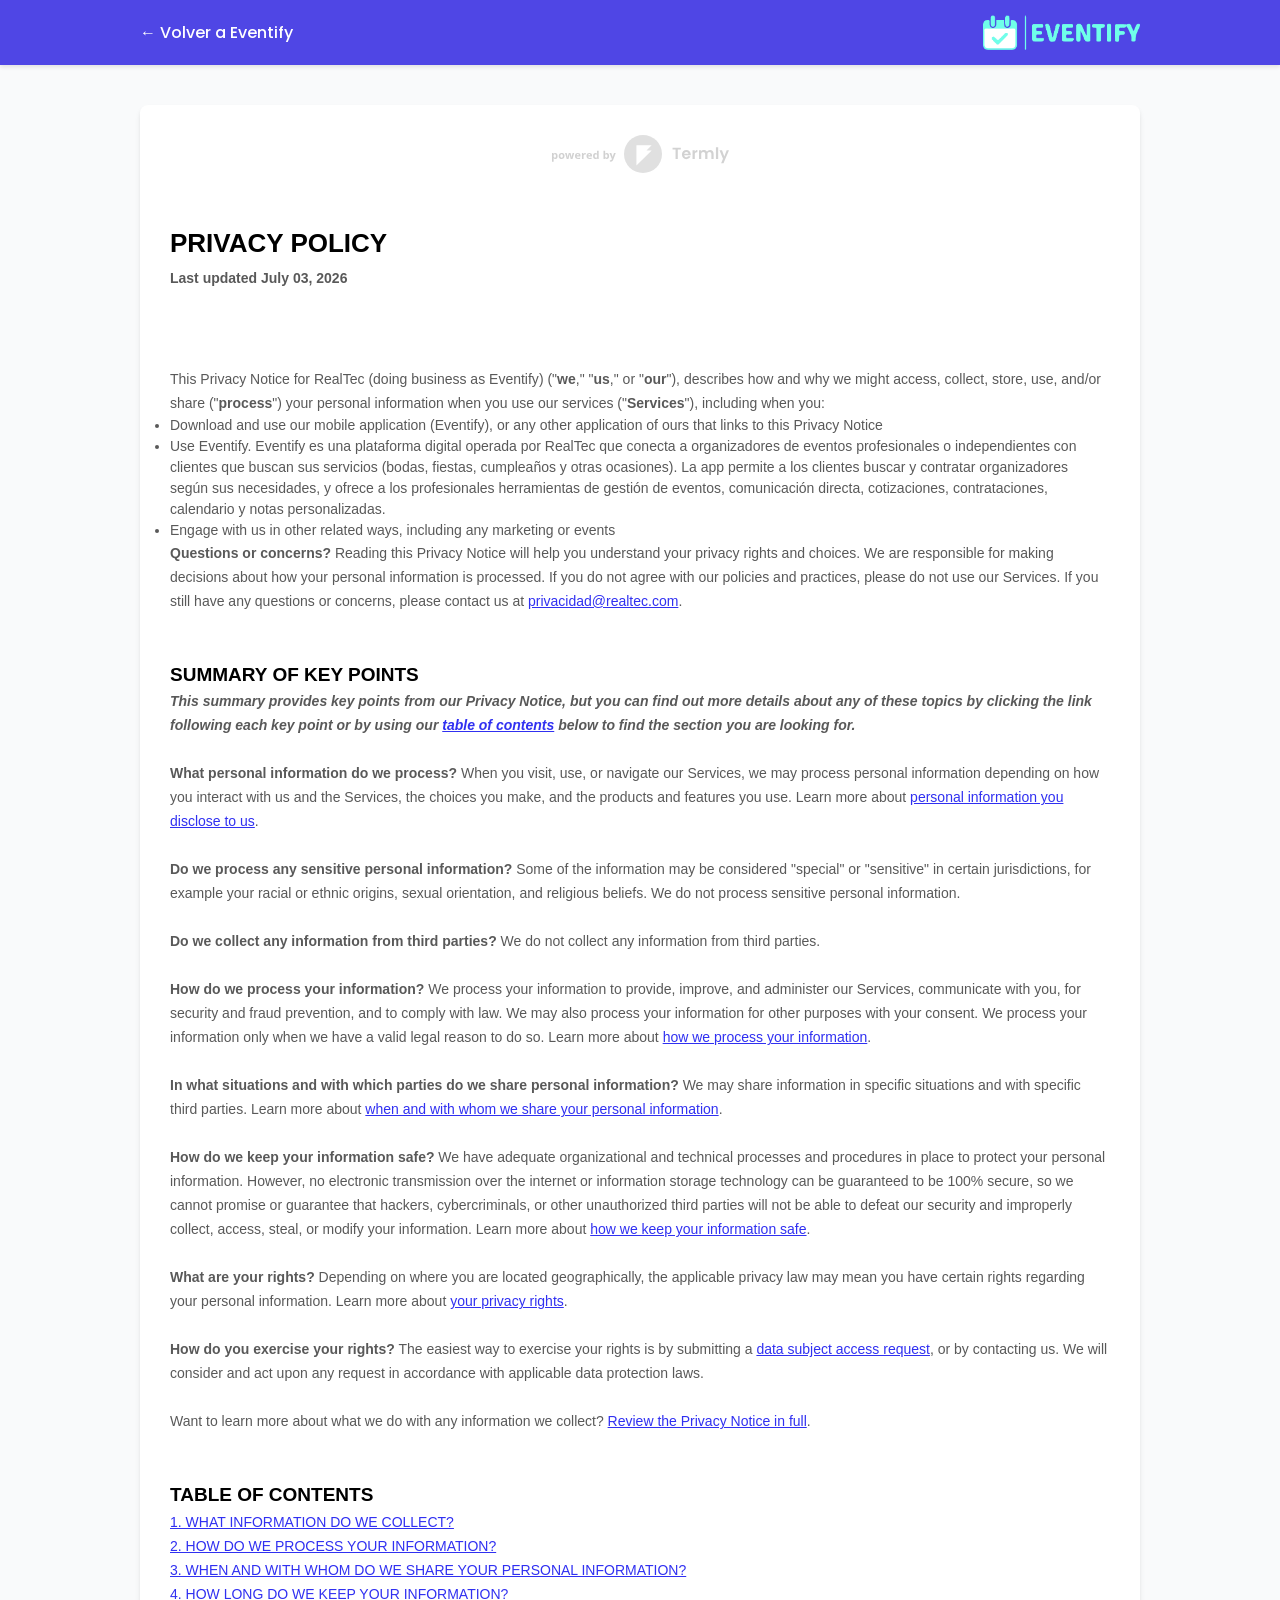
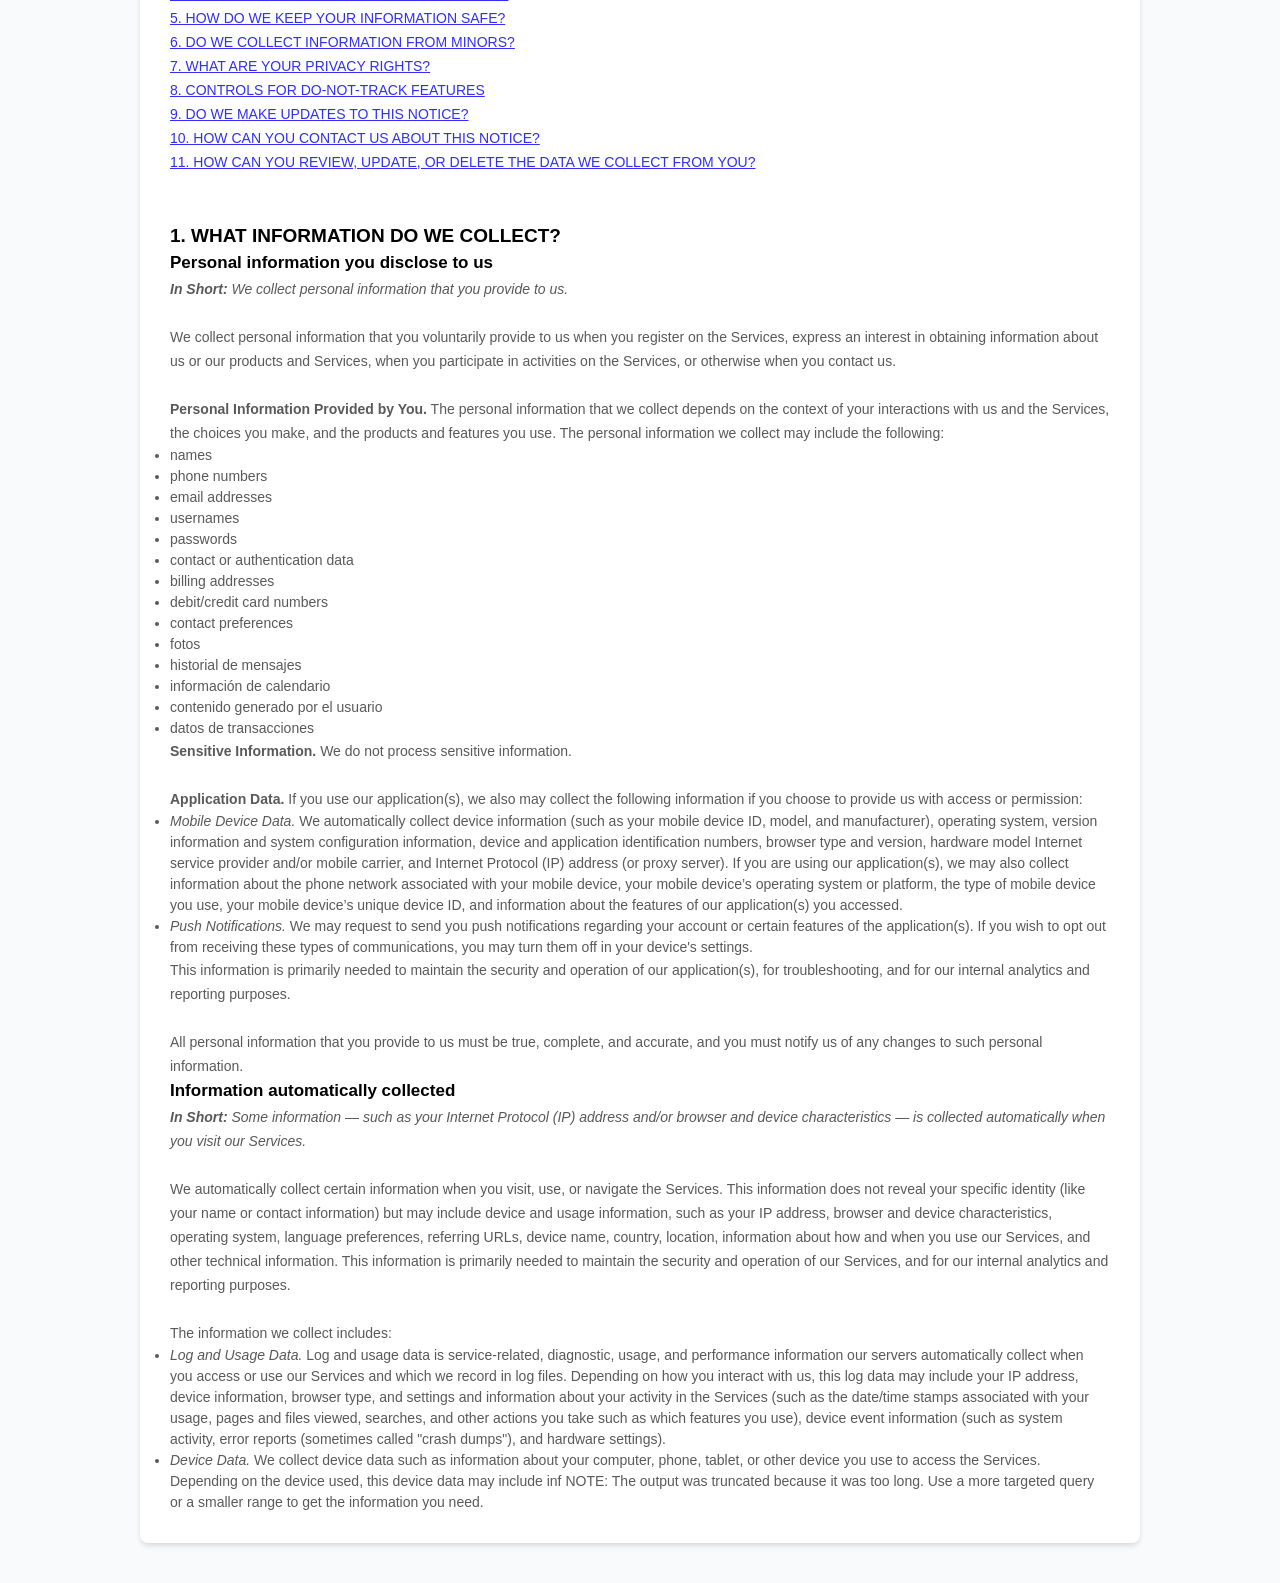
==== privacidad.html @ 83dad45c "feat: add privacy policy page and footer link" ====
<!DOCTYPE html>
<html lang="es">
<head>
    <meta charset="UTF-8">
    <meta name="viewport" content="width=device-width, initial-scale=1.0">
    <title>Política de Privacidad - Eventify</title>
    <link rel="icon" href="./assets/eventify-icon.png" type="image/png">
    <link rel="stylesheet" href="https://fonts.googleapis.com/css2?family=Poppins:wght@300;400;500;600;700&display=swap">
    <style>
        * {
            box-sizing: border-box;
            margin: 0;
            padding: 0;
        }
        body {
            font-family: 'Poppins', sans-serif;
            background-color: #f9fafb;
            color: #374151;
            line-height: 1.6;
        }
        header {
            background-color: #4F46E5;
            padding: 15px 20px;
            box-shadow: 0 2px 4px rgba(0, 0, 0, 0.1);
        }
        .header-content {
            max-width: 1000px;
            margin: 0 auto;
            display: flex;
            align-items: center;
            justify-content: space-between;
        }
        .back-link {
            color: white;
            text-decoration: none;
            font-weight: 500;
            display: flex;
            align-items: center;
            gap: 5px;
            transition: color 0.2s ease;
        }
        .back-link:hover {
            color: #6FFFE9;
        }
        .header-logo {
            height: 35px;
        }
        .privacy-wrapper {
            max-width: 1000px;
            margin: 40px auto;
            padding: 30px;
            background-color: white;
            border-radius: 8px;
            box-shadow: 0 4px 6px -1px rgba(0, 0, 0, 0.1), 0 2px 4px -1px rgba(0, 0, 0, 0.06);
            overflow-wrap: break-word;
            word-wrap: break-word;
        }
        @media (max-width: 768px) {
            .privacy-wrapper {
                margin: 20px 10px;
                padding: 15px;
            }
        }
    </style>
</head>
<body>

    <header>
        <div class="header-content">
            <a href="index.html" class="back-link">
                ← Volver a Eventify
            </a>
            <img src="./assets/eventify-logo.png" alt="Eventify Logo" class="header-logo">
        </div>
    </header>

    <div class="privacy-wrapper">
        <style>
  [data-custom-class='body'], [data-custom-class='body'] * {
          background: transparent !important;
        }
[data-custom-class='title'], [data-custom-class='title'] * {
          font-family: Arial !important;
font-size: 26px !important;
color: #000000 !important;
        }
[data-custom-class='subtitle'], [data-custom-class='subtitle'] * {
          font-family: Arial !important;
color: #595959 !important;
font-size: 14px !important;
        }
[data-custom-class='heading_1'], [data-custom-class='heading_1'] * {
          font-family: Arial !important;
font-size: 19px !important;
color: #000000 !important;
        }
[data-custom-class='heading_2'], [data-custom-class='heading_2'] * {
          font-family: Arial !important;
font-size: 17px !important;
color: #000000 !important;
        }
[data-custom-class='body_text'], [data-custom-class='body_text'] * {
          color: #595959 !important;
font-size: 14px !important;
font-family: Arial !important;
        }
[data-custom-class='link'], [data-custom-class='link'] * {
          color: #3030F1 !important;
font-size: 14px !important;
font-family: Arial !important;
word-break: break-word !important;
        }
</style>
      <span style="display: block;margin: 0 auto 3.125rem;width: 11.125rem;height: 2.375rem;background: url([data-uri]) center no-repeat;"></span>

      <div data-custom-class="body">
      <div><strong><span style="font-size: 26px;"><span data-custom-class="title"><bdt class="block-component"></bdt><bdt class="question"><h1>PRIVACY POLICY</h1></bdt><bdt class="statement-end-if-in-editor"></bdt></span></span></strong></div><div><span style="color: rgb(127, 127, 127);"><strong><span style="font-size: 15px;"><span data-custom-class="subtitle">Last updated <bdt class="question">July 03, 2026</bdt></span></span></strong></span></div><div><br></div><div><br></div><div><br></div><div style="line-height: 1.5;"><span style="color: rgb(127, 127, 127);"><span style="color: rgb(89, 89, 89); font-size: 15px;"><span data-custom-class="body_text">This Privacy Notice for <bdt class="question noTranslate">RealTec</bdt><bdt class="block-component"> (doing business as <bdt class="question noTranslate">Eventify</bdt>)<bdt class="statement-end-if-in-editor"></bdt></bdt> (<bdt class="block-component"></bdt>"<strong>we</strong>," "<strong>us</strong>," or "<strong>our</strong>"<bdt class="statement-end-if-in-editor"></bdt></span><span data-custom-class="body_text">), describes how and why we might access, collect, store, use, and/or share (<bdt class="block-component"></bdt>"<strong>process</strong>"<bdt class="statement-end-if-in-editor"></bdt>) your personal information when you use our services (<bdt class="block-component"></bdt>"<strong>Services</strong>"<bdt class="statement-end-if-in-editor"></bdt>), including when you:</span></span></span><span style="font-size: 15px;"><span style="color: rgb(127, 127, 127);"><span data-custom-class="body_text"><span style="color: rgb(89, 89, 89);"><span data-custom-class="body_text"><bdt class="block-component"></bdt></span></span></span></span></span></span></span></span></li></ul><div><bdt class="block-component"><span style="font-size: 15px;"><span style="font-size: 15px;"><span style="color: rgb(127, 127, 127);"><span data-custom-class="body_text"><span style="color: rgb(89, 89, 89);"><span data-custom-class="body_text"><bdt class="block-component"></bdt></span></span></span></span></span></span></bdt></div><ul><li data-custom-class="body_text" style="line-height: 1.5;"><span style="font-size: 15px; color: rgb(89, 89, 89);"><span style="font-size: 15px; color: rgb(89, 89, 89);"><span data-custom-class="body_text">Download and use<bdt class="block-component"></bdt> our mobile application<bdt class="block-component"></bdt> (<bdt class="question noTranslate">Eventify)<span style="font-size: 15px; color: rgb(89, 89, 89);"><span style="font-size: 15px; color: rgb(89, 89, 89);"><span data-custom-class="body_text"><span style="font-size: 15px;"><span style="color: rgb(89, 89, 89);"><span data-custom-class="body_text"><span style="font-size: 15px;"><span style="color: rgb(89, 89, 89);"><bdt class="statement-end-if-in-editor">,</bdt></span></span></span></span></span></span></span></span></bdt></span><span data-custom-class="body_text"><span style="font-size: 15px;"><span style="color: rgb(89, 89, 89);"><span data-custom-class="body_text"><span style="font-size: 15px;"><span style="color: rgb(89, 89, 89);"><bdt class="statement-end-if-in-editor"><bdt class="block-component"> or any other application of ours that links to this Privacy Notice</bdt></bdt></span></span></span></span></span></span></span></span></li></ul><div style="line-height: 1.5;"><bdt class="block-component"><span style="font-size: 15px;"></span></bdt></div><ul><li data-custom-class="body_text" style="line-height: 1.5;"><span style="font-size: 15px;">Use <bdt class="question noTranslate">Eventify</bdt>. <bdt class="question">Eventify es una plataforma digital operada por RealTec que conecta a organizadores de eventos profesionales o independientes con clientes que buscan sus servicios (bodas, fiestas, cumpleaños y otras ocasiones). La app permite a los clientes buscar y contratar organizadores según sus necesidades, y ofrece a los profesionales herramientas de gestión de eventos, comunicación directa, cotizaciones, contrataciones, calendario y notas personalizadas.</bdt></span><bdt class="statement-end-if-in-editor"><span style="font-size: 15px;"></span></bdt></li></ul><div style="line-height: 1.5;"><span style="font-size: 15px;"><span style="color: rgb(127, 127, 127);"><span data-custom-class="body_text"><span style="color: rgb(89, 89, 89);"><span data-custom-class="body_text"><bdt class="block-component"></bdt></span></span></span></span></span></div><ul><li data-custom-class="body_text" style="line-height: 1.5;"><span style="font-size: 15px; color: rgb(89, 89, 89);"><span style="font-size: 15px; color: rgb(89, 89, 89);"><span data-custom-class="body_text">Engage with us in other related ways, including any marketing or events<span style="font-size: 15px;"><span style="color: rgb(89, 89, 89);"><span data-custom-class="body_text"><span style="font-size: 15px;"><span style="color: rgb(89, 89, 89);"><bdt class="statement-end-if-in-editor"></bdt></span></span></span></span></span></span></span></span></li></ul><div style="line-height: 1.5;"><span style="font-size: 15px;"><span style="color: rgb(127, 127, 127);"><span data-custom-class="body_text"><strong>Questions or concerns? </strong>Reading this Privacy Notice will help you understand your privacy rights and choices. We are responsible for making decisions about how your personal information is processed. If you do not agree with our policies and practices, please do not use our Services.<bdt class="block-component"></bdt> If you still have any questions or concerns, please contact us at <bdt class="question noTranslate"><a target="_blank" data-custom-class="link" href="mailto:privacidad@realtec.com">privacidad@realtec.com</a></bdt>.</span></span></span></div><div style="line-height: 1.5;"><br></div><div style="line-height: 1.5;"><br></div><div style="line-height: 1.5;"><strong><span style="font-size: 15px;"><span data-custom-class="heading_1"><h2>SUMMARY OF KEY POINTS</h2></span></span></strong></div><div style="line-height: 1.5;"><span style="font-size: 15px;"><span data-custom-class="body_text"><strong><em>This summary provides key points from our Privacy Notice, but you can find out more details about any of these topics by clicking the link following each key point or by using our </em></strong></span></span><a data-custom-class="link" href="#toc"><span style="color: rgb(0, 58, 250); font-size: 15px;"><span data-custom-class="body_text"><strong><em>table of contents</em></strong></span></span></a><span style="font-size: 15px;"><span data-custom-class="body_text"><strong><em> below to find the section you are looking for.</em></strong></span></span></div><div style="line-height: 1.5;"><br></div><div style="line-height: 1.5;"><span style="font-size: 15px;"><span data-custom-class="body_text"><strong>What personal information do we process?</strong> When you visit, use, or navigate our Services, we may process personal information depending on how you interact with us and the Services, the choices you make, and the products and features you use. Learn more about </span></span><a data-custom-class="link" href="#personalinfo"><span style="color: rgb(0, 58, 250); font-size: 15px;"><span data-custom-class="body_text">personal information you disclose to us</span></span></a><span data-custom-class="body_text">.</span></div><div style="line-height: 1.5;"><br></div><div style="line-height: 1.5;"><span style="font-size: 15px;"><span data-custom-class="body_text"><strong>Do we process any sensitive personal information? </strong>Some of the information may be considered <bdt class="block-component"></bdt>"special" or "sensitive"<bdt class="statement-end-if-in-editor"></bdt> in certain jurisdictions, for example your racial or ethnic origins, sexual orientation, and religious beliefs. <bdt class="block-component"></bdt>We do not process sensitive personal information.<bdt class="else-block"></bdt></span></span></div><div style="line-height: 1.5;"><br></div><div style="line-height: 1.5;"><span style="font-size: 15px;"><span data-custom-class="body_text"><strong>Do we collect any information from third parties?</strong> <bdt class="block-component"></bdt>We do not collect any information from third parties.<bdt class="else-block"></bdt></span></span></div><div style="line-height: 1.5;"><br></div><div style="line-height: 1.5;"><span style="font-size: 15px;"><span data-custom-class="body_text"><strong>How do we process your information?</strong> We process your information to provide, improve, and administer our Services, communicate with you, for security and fraud prevention, and to comply with law. We may also process your information for other purposes with your consent. We process your information only when we have a valid legal reason to do so. Learn more about </span></span><a data-custom-class="link" href="#infouse"><span style="color: rgb(0, 58, 250); font-size: 15px;"><span data-custom-class="body_text">how we process your information</span></span></a><span data-custom-class="body_text">.</span></div><div style="line-height: 1.5;"><br></div><div style="line-height: 1.5;"><span style="font-size: 15px;"><span data-custom-class="body_text"><strong>In what situations and with which <bdt class="block-component"></bdt>parties do we share personal information?</strong> We may share information in specific situations and with specific <bdt class="block-component"></bdt>third parties. Learn more about </span></span><a data-custom-class="link" href="#whoshare"><span style="color: rgb(0, 58, 250); font-size: 15px;"><span data-custom-class="body_text">when and with whom we share your personal information</span></span></a><span style="font-size: 15px;"><span data-custom-class="body_text">.<bdt class="block-component"></bdt></span></span></div><div style="line-height: 1.5;"><br></div><div style="line-height: 1.5;"><span style="font-size: 15px;"><span data-custom-class="body_text"><strong>How do we keep your information safe?</strong> We have adequate <bdt class="block-component"></bdt>organizational<bdt class="statement-end-if-in-editor"></bdt> and technical processes and procedures in place to protect your personal information. However, no electronic transmission over the internet or information storage technology can be guaranteed to be 100% secure, so we cannot promise or guarantee that hackers, cybercriminals, or other <bdt class="block-component"></bdt>unauthorized<bdt class="statement-end-if-in-editor"></bdt> third parties will not be able to defeat our security and improperly collect, access, steal, or modify your information. Learn more about </span></span><a data-custom-class="link" href="#infosafe"><span style="color: rgb(0, 58, 250); font-size: 15px;"><span data-custom-class="body_text">how we keep your information safe</span></span></a><span data-custom-class="body_text">.</span><span style="font-size: 15px;"><span data-custom-class="body_text"><bdt class="statement-end-if-in-editor"></bdt></span></span></div><div style="line-height: 1.5;"><br></div><div style="line-height: 1.5;"><span style="font-size: 15px;"><span data-custom-class="body_text"><strong>What are your rights?</strong> Depending on where you are located geographically, the applicable privacy law may mean you have certain rights regarding your personal information. Learn more about </span></span><a data-custom-class="link" href="#privacyrights"><span style="color: rgb(0, 58, 250); font-size: 15px;"><span data-custom-class="body_text">your privacy rights</span></span></a><span data-custom-class="body_text">.</span></div><div style="line-height: 1.5;"><br></div><div style="line-height: 1.5;"><span style="font-size: 15px;"><span data-custom-class="body_text"><strong>How do you exercise your rights?</strong> The easiest way to exercise your rights is by <bdt class="block-component">submitting a </bdt></span></span><a data-custom-class="link" href="https://app.termly.io/dsar/3cdf18ce-94dd-4cff-8aa3-f6f75a9d61ef" rel="noopener noreferrer" target="_blank"><span style="color: rgb(0, 58, 250); font-size: 15px;"><span data-custom-class="body_text">data subject access request</span></span></a><span style="font-size: 15px;"><span data-custom-class="body_text"><bdt class="block-component"></bdt>, or by contacting us. We will consider and act upon any request in accordance with applicable data protection laws.</span></span></div><div style="line-height: 1.5;"><br></div><div style="line-height: 1.5;"><span style="font-size: 15px;"><span data-custom-class="body_text">Want to learn more about what we do with any information we collect? </span></span><a data-custom-class="link" href="#toc"><span style="color: rgb(0, 58, 250); font-size: 15px;"><span data-custom-class="body_text">Review the Privacy Notice in full</span></span></a><span style="font-size: 15px;"><span data-custom-class="body_text">.</span></span></div><div style="line-height: 1.5;"><br></div><div style="line-height: 1.5;"><br></div><div id="toc" style="line-height: 1.5;"><span style="font-size: 15px;"><span style="color: rgb(127, 127, 127);"><span style="color: rgb(0, 0, 0);"><strong><span data-custom-class="heading_1"><h2>TABLE OF CONTENTS</h2></span></strong></span></span></span></div><div style="line-height: 1.5;"><span style="font-size: 15px;"><a data-custom-class="link" href="#infocollect"><span style="color: rgb(0, 58, 250);">1. WHAT INFORMATION DO WE COLLECT?</span></a></span></div><div style="line-height: 1.5;"><span style="font-size: 15px;"><a data-custom-class="link" href="#infouse"><span style="color: rgb(0, 58, 250);">2. HOW DO WE PROCESS YOUR INFORMATION?<bdt class="block-component"></bdt></span></a></span></div><div style="line-height: 1.5;"><span style="font-size: 15px;"><span style="color: rgb(0, 58, 250);"><a data-custom-class="link" href="#whoshare">3. WHEN AND WITH WHOM DO WE SHARE YOUR PERSONAL INFORMATION?</a></span><span data-custom-class="body_text"><bdt class="block-component"></bdt></a><span style="color: rgb(127, 127, 127);"><span style="color: rgb(89, 89, 89);"><span data-custom-class="body_text"><span style="color: rgb(89, 89, 89);"><bdt class="block-component"></bdt></span></span></span></span><bdt class="block-component"></bdt></span></div><div style="line-height: 1.5;"><span style="font-size: 15px;"><span style="color: rgb(127, 127, 127);"><span style="color: rgb(89, 89, 89);"><span data-custom-class="body_text"><span style="color: rgb(89, 89, 89);"><span style="color: rgb(89, 89, 89);"><span style="color: rgb(89, 89, 89);"><bdt class="block-component"></bdt></span></span> <bdt class="block-component"></bdt></span></span></span></span></span></div><div style="line-height: 1.5;"><span style="font-size: 15px;"><a data-custom-class="link" href="#inforetain"><span style="color: rgb(0, 58, 250);">4. HOW LONG DO WE KEEP YOUR INFORMATION?</span></a><span style="color: rgb(127, 127, 127);"><span style="color: rgb(89, 89, 89);"><span data-custom-class="body_text"><span style="color: rgb(89, 89, 89);"><span style="color: rgb(89, 89, 89);"><bdt class="block-component"></bdt></span></span></span></span></span></span></div><div style="line-height: 1.5;"><span style="font-size: 15px;"><a data-custom-class="link" href="#infosafe"><span style="color: rgb(0, 58, 250);">5. HOW DO WE KEEP YOUR INFORMATION SAFE?</span></a><span style="color: rgb(127, 127, 127);"><span style="color: rgb(89, 89, 89);"><span data-custom-class="body_text"><span style="color: rgb(89, 89, 89);"><bdt class="statement-end-if-in-editor"></bdt><bdt class="block-component"></bdt></span></span></span></span></span></div><div style="line-height: 1.5;"><span style="font-size: 15px;"><a data-custom-class="link" href="#infominors"><span style="color: rgb(0, 58, 250);">6. DO WE COLLECT INFORMATION FROM MINORS?</span></a><span style="color: rgb(127, 127, 127);"><span style="color: rgb(89, 89, 89);"><span data-custom-class="body_text"><span style="color: rgb(89, 89, 89);"><bdt class="statement-end-if-in-editor"></bdt></span></span></span></span></span></div><div style="line-height: 1.5;"><span style="font-size: 15px;"><span style="color: rgb(0, 58, 250);"><a data-custom-class="link" href="#privacyrights">7. WHAT ARE YOUR PRIVACY RIGHTS?</a></span></span></div><div style="line-height: 1.5;"><span style="font-size: 15px;"><a data-custom-class="link" href="#DNT"><span style="color: rgb(0, 58, 250);">8. CONTROLS FOR DO-NOT-TRACK FEATURES<bdt class="block-component"></span><bdt class="block-component"><span style="font-size: 15px;"><span data-custom-class="body_text"></span></bdt></span></div><div style="line-height: 1.5;"><bdt class="block-component"><span style="font-size: 15px;"></bdt><bdt class="block-component"></bdt><bdt class="block-component"></bdt><bdt class="block-component"></bdt><bdt class="block-component"></bdt><bdt class="block-component"></bdt><bdt class="block-component"></bdt><bdt class="block-component"></bdt><bdt class="block-component"></bdt><bdt class="block-component"></span></bdt></div><div style="line-height: 1.5;"><span style="font-size: 15px;"><a data-custom-class="link" href="#policyupdates"><span style="color: rgb(0, 58, 250);">9. DO WE MAKE UPDATES TO THIS NOTICE?</span></a></span></div><div style="line-height: 1.5;"><a data-custom-class="link" href="#contact"><span style="color: rgb(0, 58, 250); font-size: 15px;">10. HOW CAN YOU CONTACT US ABOUT THIS NOTICE?</span></a></div><div style="line-height: 1.5;"><a data-custom-class="link" href="#request"><span style="color: rgb(0, 58, 250);">11. HOW CAN YOU REVIEW, UPDATE, OR DELETE THE DATA WE COLLECT FROM YOU?</span></a></div><div style="line-height: 1.5;"><br></div><div style="line-height: 1.5;"><br></div><div id="infocollect" style="line-height: 1.5;"><span style="color: rgb(0, 0, 0);"><span style="color: rgb(0, 0, 0); font-size: 15px;"><span style="font-size: 15px; color: rgb(0, 0, 0);"><span style="font-size: 15px; color: rgb(0, 0, 0);"><span id="control" style="color: rgb(0, 0, 0);"><strong><span data-custom-class="heading_1"><h2>1. WHAT INFORMATION DO WE COLLECT?</h2></span></strong></span></span></span></span></span><span data-custom-class="heading_2" id="personalinfo" style="color: rgb(0, 0, 0);"><span style="font-size: 15px;"><strong><h3>Personal information you disclose to us</h3></strong></span></span><span style="color: rgb(127, 127, 127);"><span style="color: rgb(89, 89, 89); font-size: 15px;"><span data-custom-class="body_text"><span style="font-size: 15px; color: rgb(89, 89, 89);"><span style="font-size: 15px; color: rgb(89, 89, 89);"><span data-custom-class="body_text"><strong><em>In Short:</em></strong></span></span></span></span><span data-custom-class="body_text"><span style="font-size: 15px; color: rgb(89, 89, 89);"><span style="font-size: 15px; color: rgb(89, 89, 89);"><span data-custom-class="body_text"><strong><em> </em></strong><em>We collect personal information that you provide to us.</em></span></span></span></span></span></span></div><div style="line-height: 1.5;"><br></div><div style="line-height: 1.5;"><span style="font-size: 15px; color: rgb(89, 89, 89);"><span style="font-size: 15px; color: rgb(89, 89, 89);"><span data-custom-class="body_text">We collect personal information that you voluntarily provide to us when you <span style="font-size: 15px;"><bdt class="block-component"></bdt></span>register on the Services, </span><span style="font-size: 15px;"><span data-custom-class="body_text"><span style="font-size: 15px;"><bdt class="statement-end-if-in-editor"></bdt></span></span><span data-custom-class="body_text">express an interest in obtaining information about us or our products and Services, when you participate in activities on the Services, or otherwise when you contact us.</span></span></span></span></div><div style="line-height: 1.5;"><br></div><div style="line-height: 1.5;"><span style="font-size: 15px; color: rgb(89, 89, 89);"><span style="font-size: 15px; color: rgb(89, 89, 89);"><span data-custom-class="body_text"><span style="font-size: 15px;"><bdt class="block-component"></bdt></span></span></span></span></div><div style="line-height: 1.5;"><span style="font-size: 15px; color: rgb(89, 89, 89);"><span style="font-size: 15px; color: rgb(89, 89, 89);"><span data-custom-class="body_text"><strong>Personal Information Provided by You.</strong> The personal information that we collect depends on the context of your interactions with us and the Services, the choices you make, and the products and features you use. The personal information we collect may include the following:<span style="font-size: 15px;"><span data-custom-class="body_text"><bdt class="forloop-component"></bdt></span></span></span></span></span></div><ul><li data-custom-class="body_text" style="line-height: 1.5;"><span style="font-size: 15px; color: rgb(89, 89, 89);"><span style="font-size: 15px; color: rgb(89, 89, 89);"><span data-custom-class="body_text"><span style="font-size: 15px;"><span data-custom-class="body_text"><bdt class="question">names</bdt></span></span></span></span></span></li></ul><div style="line-height: 1.5;"><span style="font-size: 15px; color: rgb(89, 89, 89);"><span style="font-size: 15px; color: rgb(89, 89, 89);"><span data-custom-class="body_text"><span style="font-size: 15px;"><span data-custom-class="body_text"><bdt class="forloop-component"></bdt></span></span></span></span></span></div><ul><li data-custom-class="body_text" style="line-height: 1.5;"><span style="font-size: 15px; color: rgb(89, 89, 89);"><span style="font-size: 15px; color: rgb(89, 89, 89);"><span data-custom-class="body_text"><span style="font-size: 15px;"><span data-custom-class="body_text"><bdt class="question">phone numbers</bdt></span></span></span></span></span></li></ul><div style="line-height: 1.5;"><span style="font-size: 15px; color: rgb(89, 89, 89);"><span style="font-size: 15px; color: rgb(89, 89, 89);"><span data-custom-class="body_text"><span style="font-size: 15px;"><span data-custom-class="body_text"><bdt class="forloop-component"></bdt></span></span></span></span></span></div><ul><li data-custom-class="body_text" style="line-height: 1.5;"><span style="font-size: 15px; color: rgb(89, 89, 89);"><span style="font-size: 15px; color: rgb(89, 89, 89);"><span data-custom-class="body_text"><span style="font-size: 15px;"><span data-custom-class="body_text"><bdt class="question">email addresses</bdt></span></span></span></span></span></li></ul><div style="line-height: 1.5;"><span style="font-size: 15px; color: rgb(89, 89, 89);"><span style="font-size: 15px; color: rgb(89, 89, 89);"><span data-custom-class="body_text"><span style="font-size: 15px;"><span data-custom-class="body_text"><bdt class="forloop-component"></bdt></span></span></span></span></span></div><ul><li data-custom-class="body_text" style="line-height: 1.5;"><span style="font-size: 15px; color: rgb(89, 89, 89);"><span style="font-size: 15px; color: rgb(89, 89, 89);"><span data-custom-class="body_text"><span style="font-size: 15px;"><span data-custom-class="body_text"><bdt class="question">usernames</bdt></span></span></span></span></span></li></ul><div style="line-height: 1.5;"><span style="font-size: 15px; color: rgb(89, 89, 89);"><span style="font-size: 15px; color: rgb(89, 89, 89);"><span data-custom-class="body_text"><span style="font-size: 15px;"><span data-custom-class="body_text"><bdt class="forloop-component"></bdt></span></span></span></span></span></div><ul><li data-custom-class="body_text" style="line-height: 1.5;"><span style="font-size: 15px; color: rgb(89, 89, 89);"><span style="font-size: 15px; color: rgb(89, 89, 89);"><span data-custom-class="body_text"><span style="font-size: 15px;"><span data-custom-class="body_text"><bdt class="question">passwords</bdt></span></span></span></span></span></li></ul><div style="line-height: 1.5;"><span style="font-size: 15px; color: rgb(89, 89, 89);"><span style="font-size: 15px; color: rgb(89, 89, 89);"><span data-custom-class="body_text"><span style="font-size: 15px;"><span data-custom-class="body_text"><bdt class="forloop-component"></bdt></span></span></span></span></span></div><ul><li data-custom-class="body_text" style="line-height: 1.5;"><span style="font-size: 15px; color: rgb(89, 89, 89);"><span style="font-size: 15px; color: rgb(89, 89, 89);"><span data-custom-class="body_text"><span style="font-size: 15px;"><span data-custom-class="body_text"><bdt class="question">contact or authentication data</bdt></span></span></span></span></span></li></ul><div style="line-height: 1.5;"><span style="font-size: 15px; color: rgb(89, 89, 89);"><span style="font-size: 15px; color: rgb(89, 89, 89);"><span data-custom-class="body_text"><span style="font-size: 15px;"><span data-custom-class="body_text"><bdt class="forloop-component"></bdt></span></span></span></span></span></div><ul><li data-custom-class="body_text" style="line-height: 1.5;"><span style="font-size: 15px; color: rgb(89, 89, 89);"><span style="font-size: 15px; color: rgb(89, 89, 89);"><span data-custom-class="body_text"><span style="font-size: 15px;"><span data-custom-class="body_text"><bdt class="question">billing addresses</bdt></span></span></span></span></span></li></ul><div style="line-height: 1.5;"><span style="font-size: 15px; color: rgb(89, 89, 89);"><span style="font-size: 15px; color: rgb(89, 89, 89);"><span data-custom-class="body_text"><span style="font-size: 15px;"><span data-custom-class="body_text"><bdt class="forloop-component"></bdt></span></span></span></span></span></div><ul><li data-custom-class="body_text" style="line-height: 1.5;"><span style="font-size: 15px; color: rgb(89, 89, 89);"><span style="font-size: 15px; color: rgb(89, 89, 89);"><span data-custom-class="body_text"><span style="font-size: 15px;"><span data-custom-class="body_text"><bdt class="question">debit/credit card numbers</bdt></span></span></span></span></span></li></ul><div style="line-height: 1.5;"><span style="font-size: 15px; color: rgb(89, 89, 89);"><span style="font-size: 15px; color: rgb(89, 89, 89);"><span data-custom-class="body_text"><span style="font-size: 15px;"><span data-custom-class="body_text"><bdt class="forloop-component"></bdt></span></span></span></span></span></div><ul><li data-custom-class="body_text" style="line-height: 1.5;"><span style="font-size: 15px; color: rgb(89, 89, 89);"><span style="font-size: 15px; color: rgb(89, 89, 89);"><span data-custom-class="body_text"><span style="font-size: 15px;"><span data-custom-class="body_text"><bdt class="question">contact preferences</bdt></span></span></span></span></span></li></ul><div style="line-height: 1.5;"><span style="font-size: 15px; color: rgb(89, 89, 89);"><span style="font-size: 15px; color: rgb(89, 89, 89);"><span data-custom-class="body_text"><span style="font-size: 15px;"><span data-custom-class="body_text"><bdt class="forloop-component"></bdt></span></span></span></span></span></div><ul><li data-custom-class="body_text" style="line-height: 1.5;"><span style="font-size: 15px; color: rgb(89, 89, 89);"><span style="font-size: 15px; color: rgb(89, 89, 89);"><span data-custom-class="body_text"><span style="font-size: 15px;"><span data-custom-class="body_text"><bdt class="question">fotos</bdt></span></span></span></span></span></li></ul><div style="line-height: 1.5;"><span style="font-size: 15px; color: rgb(89, 89, 89);"><span style="font-size: 15px; color: rgb(89, 89, 89);"><span data-custom-class="body_text"><span style="font-size: 15px;"><span data-custom-class="body_text"><bdt class="forloop-component"></bdt></span></span></span></span></span></div><ul><li data-custom-class="body_text" style="line-height: 1.5;"><span style="font-size: 15px; color: rgb(89, 89, 89);"><span style="font-size: 15px; color: rgb(89, 89, 89);"><span data-custom-class="body_text"><span style="font-size: 15px;"><span data-custom-class="body_text"><bdt class="question">historial de mensajes</bdt></span></span></span></span></span></li></ul><div style="line-height: 1.5;"><span style="font-size: 15px; color: rgb(89, 89, 89);"><span style="font-size: 15px; color: rgb(89, 89, 89);"><span data-custom-class="body_text"><span style="font-size: 15px;"><span data-custom-class="body_text"><bdt class="forloop-component"></bdt></span></span></span></span></span></div><ul><li data-custom-class="body_text" style="line-height: 1.5;"><span style="font-size: 15px; color: rgb(89, 89, 89);"><span style="font-size: 15px; color: rgb(89, 89, 89);"><span data-custom-class="body_text"><span style="font-size: 15px;"><span data-custom-class="body_text"><bdt class="question">información de calendario</bdt></span></span></span></span></span></li></ul><div style="line-height: 1.5;"><span style="font-size: 15px; color: rgb(89, 89, 89);"><span style="font-size: 15px; color: rgb(89, 89, 89);"><span data-custom-class="body_text"><span style="font-size: 15px;"><span data-custom-class="body_text"><bdt class="forloop-component"></bdt></span></span></span></span></span></div><ul><li data-custom-class="body_text" style="line-height: 1.5;"><span style="font-size: 15px; color: rgb(89, 89, 89);"><span style="font-size: 15px; color: rgb(89, 89, 89);"><span data-custom-class="body_text"><span style="font-size: 15px;"><span data-custom-class="body_text"><bdt class="question">contenido generado por el usuario</bdt></span></span></span></span></span></li></ul><div style="line-height: 1.5;"><span style="font-size: 15px; color: rgb(89, 89, 89);"><span style="font-size: 15px; color: rgb(89, 89, 89);"><span data-custom-class="body_text"><span style="font-size: 15px;"><span data-custom-class="body_text"><bdt class="forloop-component"></bdt></span></span></span></span></span></div><ul><li data-custom-class="body_text" style="line-height: 1.5;"><span style="font-size: 15px; color: rgb(89, 89, 89);"><span style="font-size: 15px; color: rgb(89, 89, 89);"><span data-custom-class="body_text"><span style="font-size: 15px;"><span data-custom-class="body_text"><bdt class="question">datos de transacciones</bdt></span></span></span></span></span></li></ul><div style="line-height: 1.5;"><span style="font-size: 15px; color: rgb(89, 89, 89);"><span style="font-size: 15px; color: rgb(89, 89, 89);"><span data-custom-class="body_text"><span style="font-size: 15px;"><span data-custom-class="body_text"><bdt class="forloop-component"></bdt></span><span data-custom-class="body_text"><bdt class="statement-end-if-in-editor"></bdt></span></span></span></span></span></div><div id="sensitiveinfo" style="line-height: 1.5;"><span style="font-size: 15px;"><span data-custom-class="body_text"><strong>Sensitive Information.</strong> <bdt class="block-component"></bdt>We do not process sensitive information.</span></span></div><div style="line-height: 1.5;"><br></div><div style="line-height: 1.5;"><span style="font-size: 15px;"><span data-custom-class="body_text"><bdt class="else-block"></bdt></span></span><span style="font-size: 15px; color: rgb(89, 89, 89);"><span style="font-size: 15px; color: rgb(89, 89, 89);"><span data-custom-class="body_text"><span style="font-size: 15px;"><span data-custom-class="body_text"><bdt class="block-component"><bdt class="block-component"></bdt></bdt></span></span></span></span><bdt class="block-component"><bdt class="block-component"></bdt></bdt></div><div style="line-height: 1.5;"><span data-custom-class="body_text"><span style="font-size: 15px;"><strong>Application Data.</strong> If you use our application(s), we also may collect the following information if you choose to provide us with access or permission:<bdt class="block-component"></bdt></span></span></li></ul><div style="line-height: 1.5;"><bdt class="block-component"><span style="font-size: 15px;"><span data-custom-class="body_text"></bdt></span></span></li></ul><div style="line-height: 1.5;"><bdt class="block-component"><span style="font-size: 15px;"><span data-custom-class="body_text"></span></span></bdt></div><ul><li data-custom-class="body_text" style="line-height: 1.5;"><span style="font-size: 15px;"><span data-custom-class="body_text"><em>Mobile Device Data.</em> We automatically collect device information (such as your mobile device ID, model, and manufacturer), operating system, version information and system configuration information, device and application identification numbers, browser type and version, hardware model Internet service provider and/or mobile carrier, and Internet Protocol (IP) address (or proxy server). If you are using our application(s), we may also collect information about the phone network associated with your mobile device, your mobile device’s operating system or platform, the type of mobile device you use, your mobile device’s unique device ID, and information about the features of our application(s) you accessed.<bdt class="statement-end-if-in-editor"></bdt></span></span></li></ul><div style="line-height: 1.5;"><bdt class="block-component"><span style="font-size: 15px;"><span data-custom-class="body_text"></span></span></bdt></div><ul><li data-custom-class="body_text" style="line-height: 1.5;"><span style="font-size: 15px;"><span data-custom-class="body_text"><em>Push Notifications.</em> We may request to send you push notifications regarding your account or certain features of the application(s). If you wish to opt out from receiving these types of communications, you may turn them off in your device's settings.<bdt class="statement-end-if-in-editor"></bdt></span></span></li></ul><div style="line-height: 1.5;"><span style="font-size: 15px;"><span data-custom-class="body_text">This information is primarily needed to maintain the security and operation of our application(s), for troubleshooting, and for our internal analytics and reporting purposes.</span></span></div><div style="line-height: 1.5;"><br></div><div style="line-height: 1.5;"><bdt class="statement-end-if-in-editor"><span style="font-size: 15px;"><span data-custom-class="body_text"></span></span></bdt></div><div style="line-height: 1.5;"><span style="font-size: 15px; color: rgb(89, 89, 89);"><span style="font-size: 15px; color: rgb(89, 89, 89);"><span data-custom-class="body_text">All personal information that you provide to us must be true, complete, and accurate, and you must notify us of any changes to such personal information.</span></span></span></div><div style="line-height: 1.5;"><span style="font-size: 15px; color: rgb(89, 89, 89);"><span style="font-size: 15px; color: rgb(89, 89, 89);"><span data-custom-class="body_text"><bdt class="block-component"></bdt></span></span></span><span data-custom-class="heading_2" style="color: rgb(0, 0, 0);"><span style="font-size: 15px;"><strong><h3>Information automatically collected</h3></strong></span></span><span style="color: rgb(127, 127, 127);"><span style="color: rgb(89, 89, 89); font-size: 15px;"><span data-custom-class="body_text"><span style="font-size: 15px; color: rgb(89, 89, 89);"><span style="font-size: 15px; color: rgb(89, 89, 89);"><span data-custom-class="body_text"><strong><em>In Short:</em></strong></span></span></span></span><span data-custom-class="body_text"><span style="font-size: 15px; color: rgb(89, 89, 89);"><span style="font-size: 15px; color: rgb(89, 89, 89);"><span data-custom-class="body_text"><strong><em> </em></strong><em>Some information — such as your Internet Protocol (IP) address and/or browser and device characteristics — is collected automatically when you visit our Services.</em></span></span></span></span></span></span></div><div style="line-height: 1.5;"><br></div><div style="line-height: 1.5;"><span style="font-size: 15px; color: rgb(89, 89, 89);"><span style="font-size: 15px; color: rgb(89, 89, 89);"><span data-custom-class="body_text">We automatically collect certain information when you visit, use, or navigate the Services. This information does not reveal your specific identity (like your name or contact information) but may include device and usage information, such as your IP address, browser and device characteristics, operating system, language preferences, referring URLs, device name, country, location, information about how and when you use our Services, and other technical information. This information is primarily needed to maintain the security and operation of our Services, and for our internal analytics and reporting purposes.</span></span></span></div><div style="line-height: 1.5;"><br></div><div style="line-height: 1.5;"><span style="font-size: 15px; color: rgb(89, 89, 89);"><span style="font-size: 15px; color: rgb(89, 89, 89);"><span data-custom-class="body_text"><bdt class="block-component"></span></bdt></span><span data-custom-class="body_text"><bdt class="block-component"></bdt></span></span></span></div><div style="line-height: 1.5;"><span style="font-size: 15px; color: rgb(89, 89, 89);"><span style="font-size: 15px; color: rgb(89, 89, 89);"><span data-custom-class="body_text">The information we collect includes:<bdt class="block-component"></bdt></span></span></span></div><ul><li data-custom-class="body_text" style="line-height: 1.5;"><span style="font-size: 15px; color: rgb(89, 89, 89);"><span style="font-size: 15px; color: rgb(89, 89, 89);"><span data-custom-class="body_text"><em>Log and Usage Data.</em> Log and usage data is service-related, diagnostic, usage, and performance information our servers automatically collect when you access or use our Services and which we record in log files. Depending on how you interact with us, this log data may include your IP address, device information, browser type, and settings and information about your activity in the Services<span style="font-size: 15px;"> </span>(such as the date/time stamps associated with your usage, pages and files viewed, searches, and other actions you take such as which features you use), device event information (such as system activity, error reports (sometimes called <bdt class="block-component"></bdt>"crash dumps"<bdt class="statement-end-if-in-editor"></bdt>), and hardware settings).<span style="font-size: 15px;"><span style="color: rgb(89, 89, 89);"><span data-custom-class="body_text"><span style="font-size: 15px;"><span style="color: rgb(89, 89, 89);"><bdt class="statement-end-if-in-editor"></bdt></span></span></span></span></span></span></span></span></li></ul><div style="line-height: 1.5;"><bdt class="block-component"><span style="font-size: 15px;"><span data-custom-class="body_text"></span></span></bdt></div><ul><li data-custom-class="body_text" style="line-height: 1.5;"><span style="font-size: 15px; color: rgb(89, 89, 89);"><span style="font-size: 15px; color: rgb(89, 89, 89);"><span data-custom-class="body_text"><em>Device Data.</em> We collect device data such as information about your computer, phone, tablet, or other device you use to access the Services. Depending on the device used, this device data may include inf
<truncated 53801 bytes>

NOTE: The output was truncated because it was too long. Use a more targeted query or a smaller range to get the information you need.
    </div>

</body>
</html>
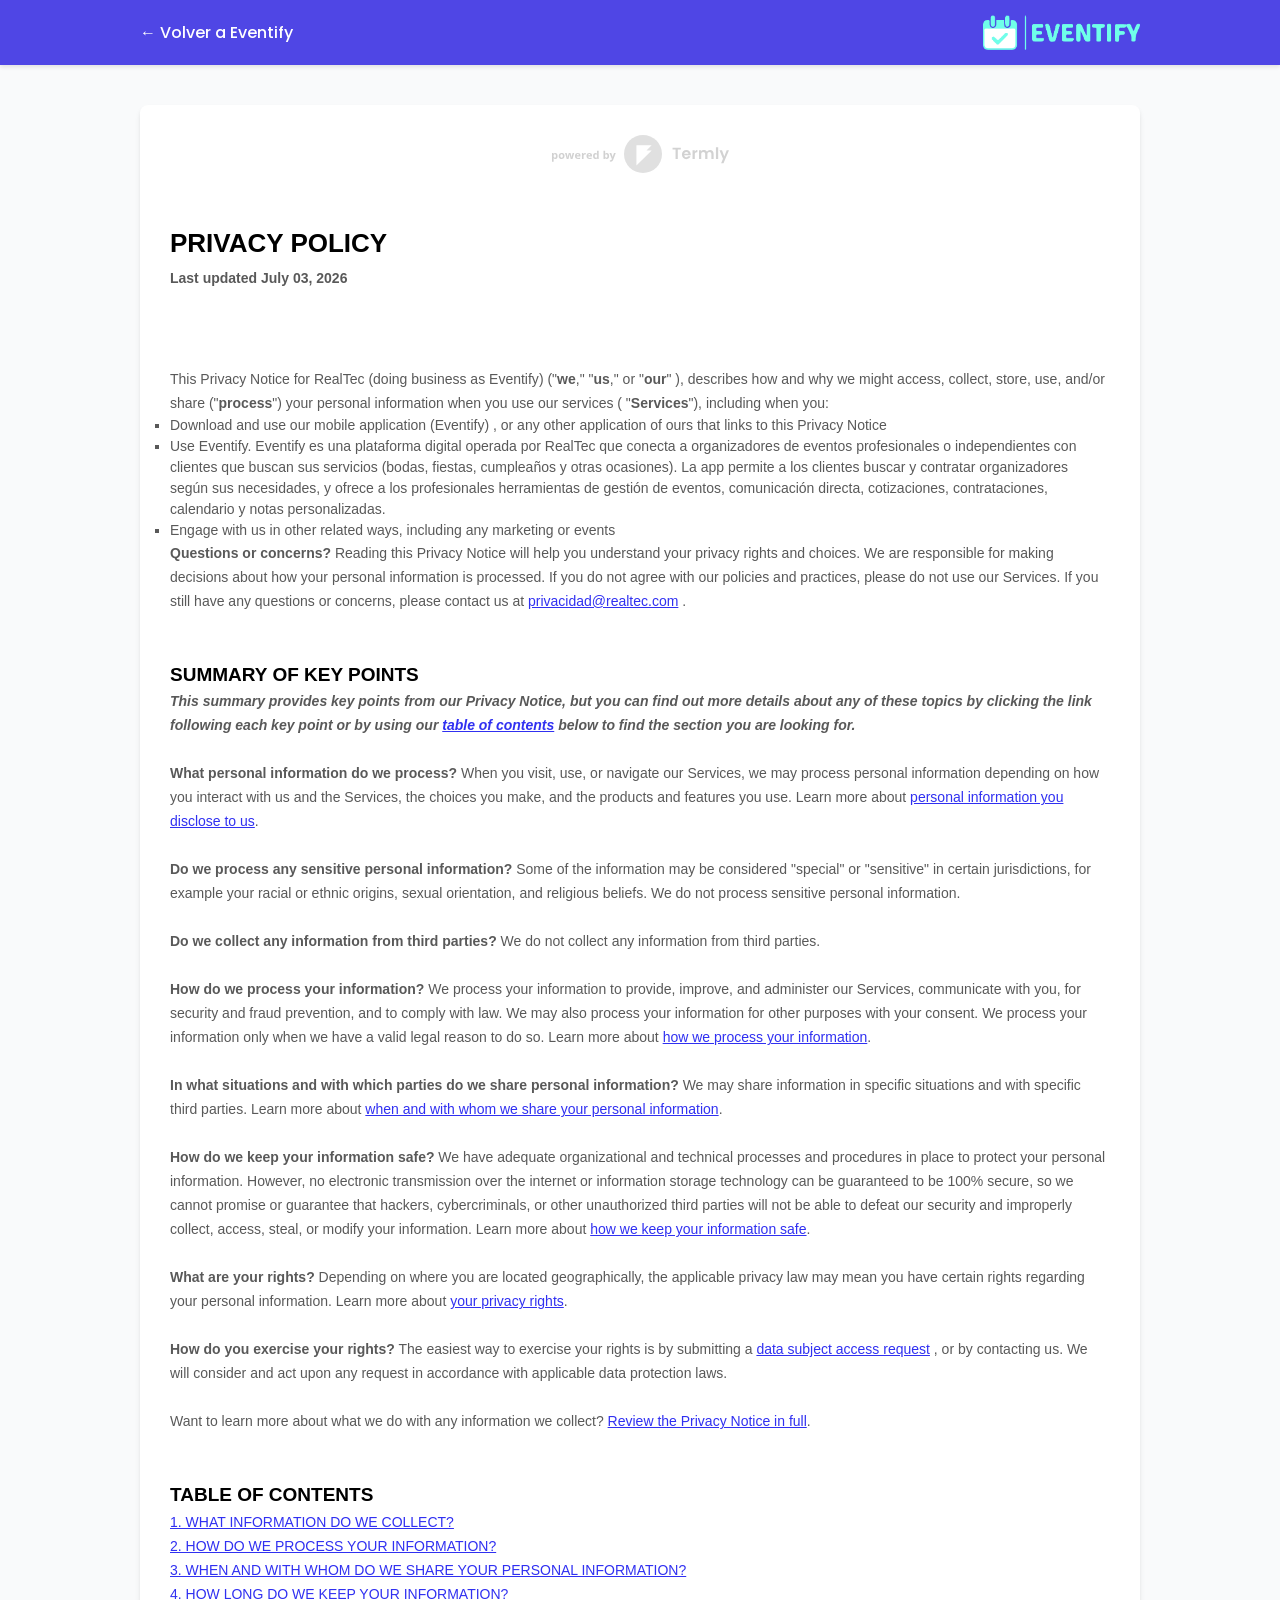
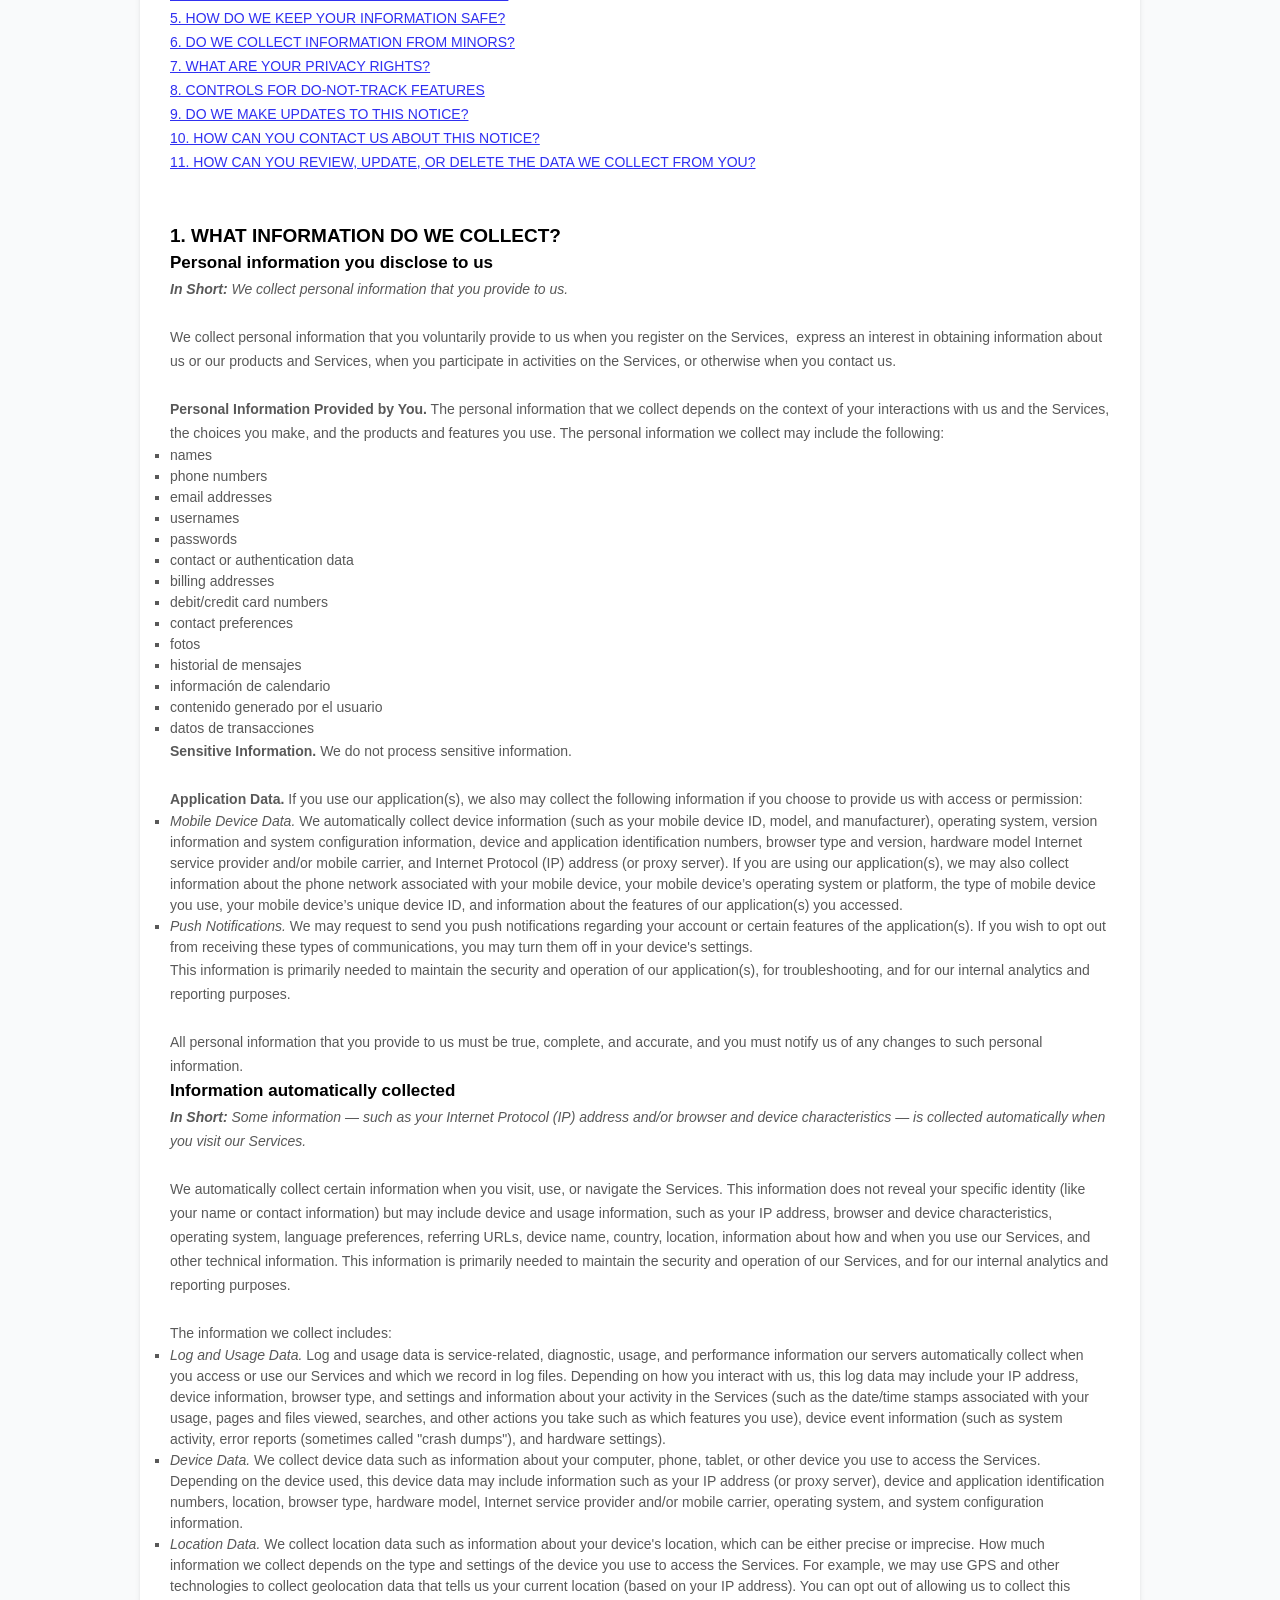
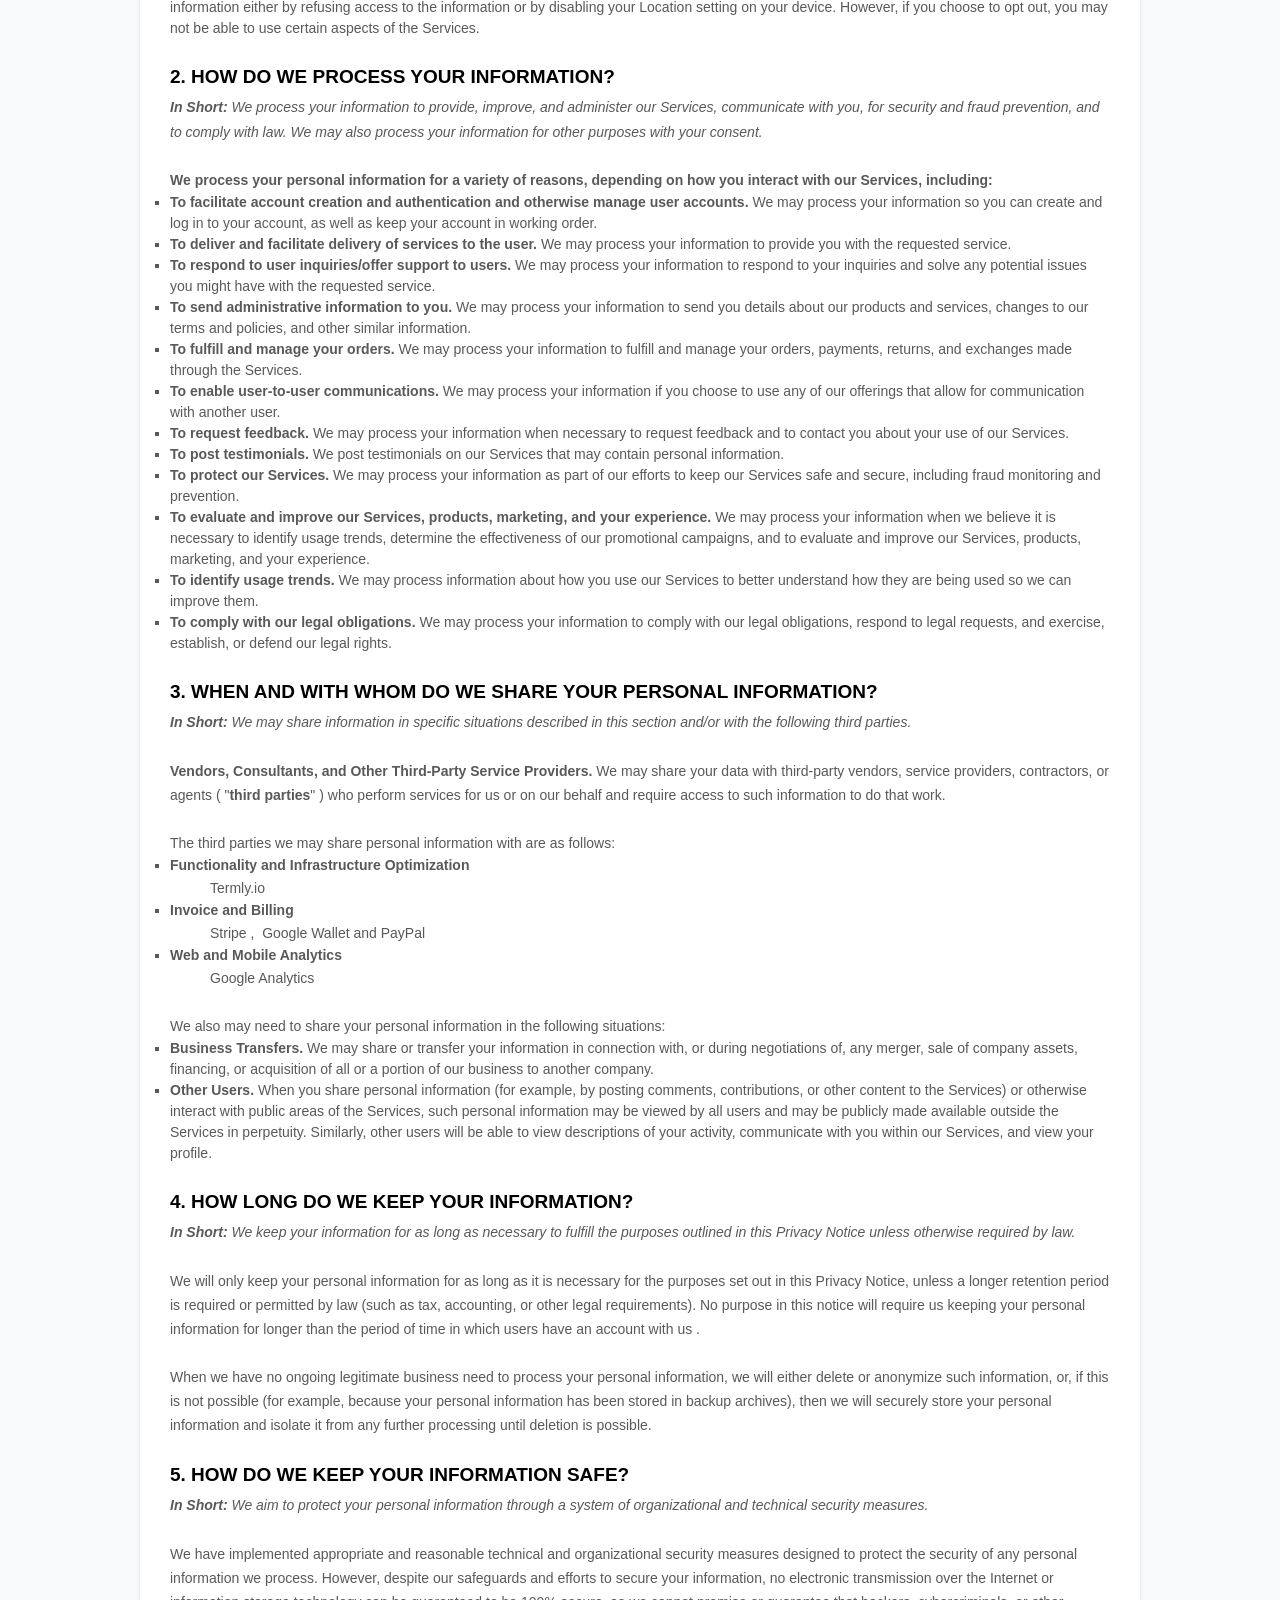
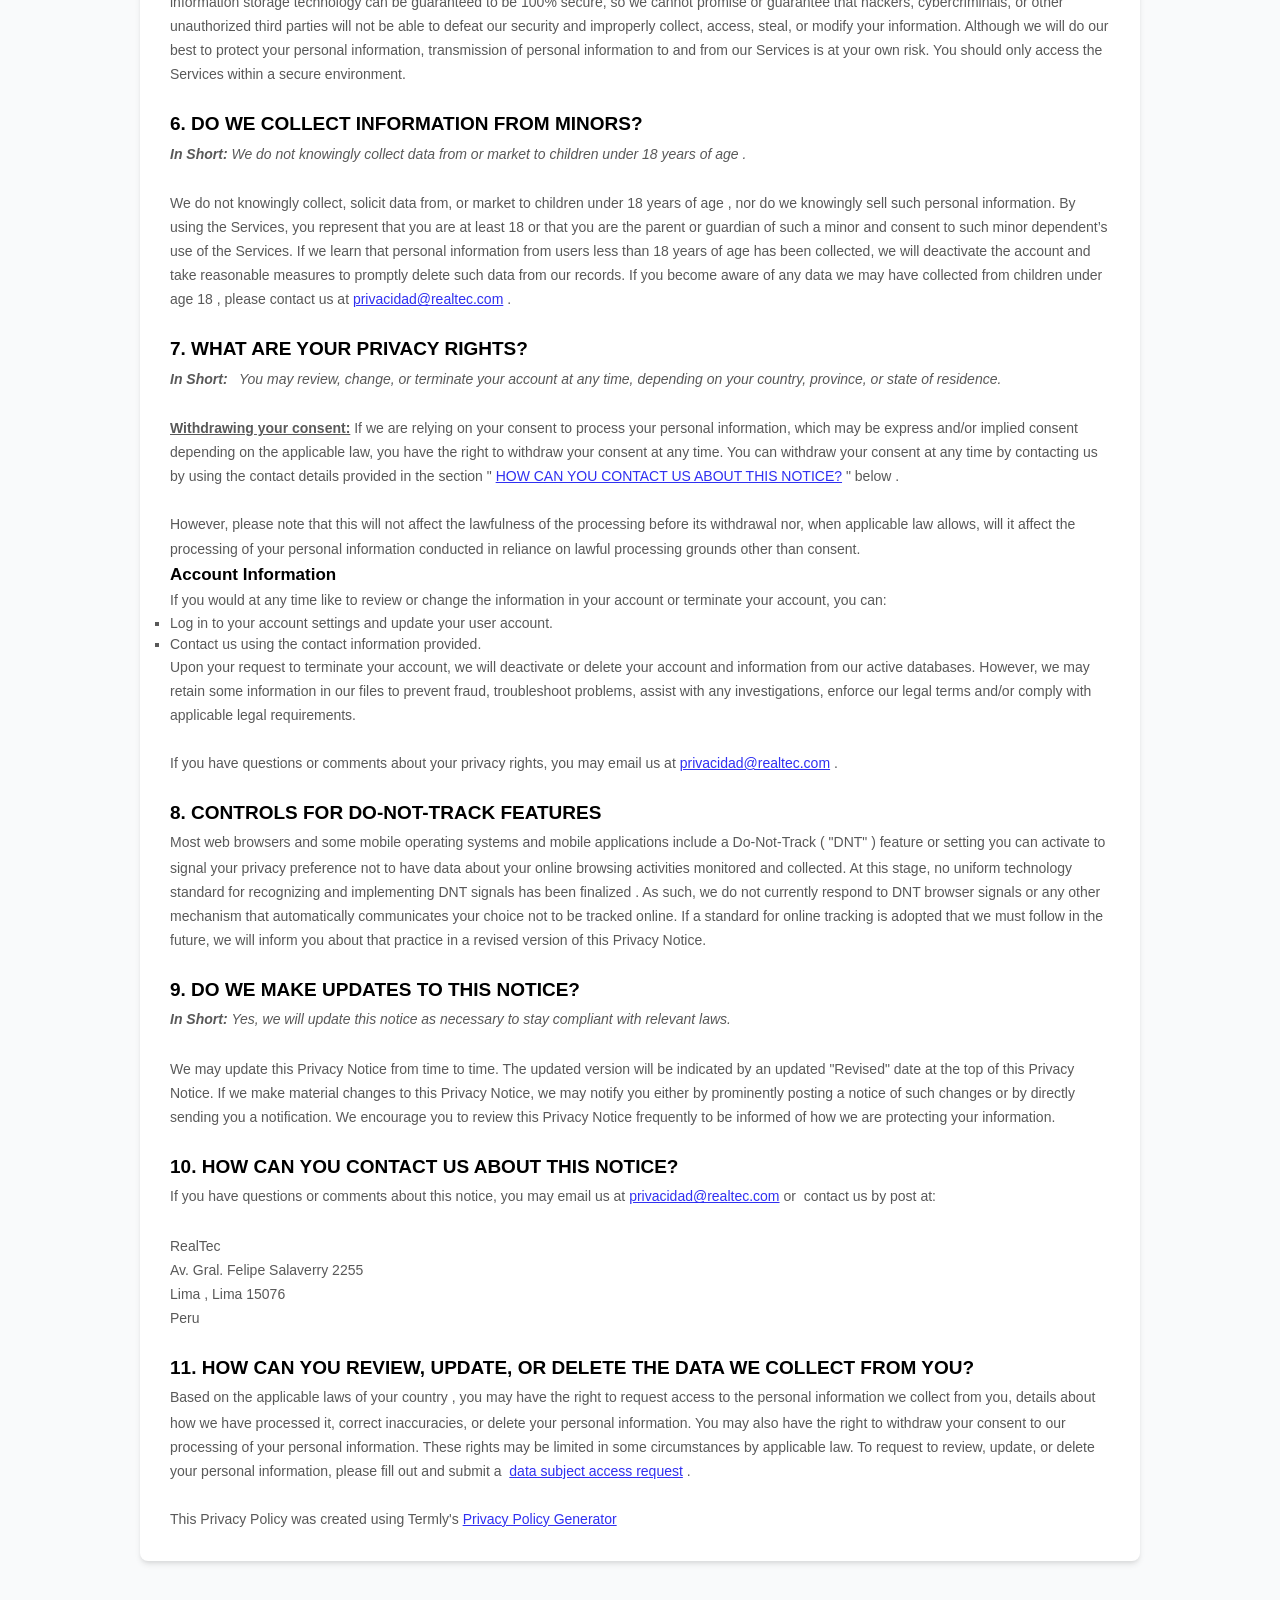
==== commit 97792ddc: "style: update and fix privacy policy content from Termly" ====
--- a/privacidad.html
+++ b/privacidad.html
@@ -76,48 +76,2854 @@
 
     <div class="privacy-wrapper">
         <style>
-  [data-custom-class='body'], [data-custom-class='body'] * {
-          background: transparent !important;
-        }
-[data-custom-class='title'], [data-custom-class='title'] * {
-          font-family: Arial !important;
-font-size: 26px !important;
-color: #000000 !important;
-        }
-[data-custom-class='subtitle'], [data-custom-class='subtitle'] * {
-          font-family: Arial !important;
-color: #595959 !important;
-font-size: 14px !important;
-        }
-[data-custom-class='heading_1'], [data-custom-class='heading_1'] * {
-          font-family: Arial !important;
-font-size: 19px !important;
-color: #000000 !important;
-        }
-[data-custom-class='heading_2'], [data-custom-class='heading_2'] * {
-          font-family: Arial !important;
-font-size: 17px !important;
-color: #000000 !important;
-        }
-[data-custom-class='body_text'], [data-custom-class='body_text'] * {
-          color: #595959 !important;
-font-size: 14px !important;
-font-family: Arial !important;
-        }
-[data-custom-class='link'], [data-custom-class='link'] * {
-          color: #3030F1 !important;
-font-size: 14px !important;
-font-family: Arial !important;
-word-break: break-word !important;
-        }
+    [data-custom-class='body'],
+    [data-custom-class='body'] * {
+        background: transparent !important;
+    }
+
+    [data-custom-class='title'],
+    [data-custom-class='title'] * {
+        font-family: Arial !important;
+        font-size: 26px !important;
+        color: #000000 !important;
+    }
+
+    [data-custom-class='subtitle'],
+    [data-custom-class='subtitle'] * {
+        font-family: Arial !important;
+        color: #595959 !important;
+        font-size: 14px !important;
+    }
+
+    [data-custom-class='heading_1'],
+    [data-custom-class='heading_1'] * {
+        font-family: Arial !important;
+        font-size: 19px !important;
+        color: #000000 !important;
+    }
+
+    [data-custom-class='heading_2'],
+    [data-custom-class='heading_2'] * {
+        font-family: Arial !important;
+        font-size: 17px !important;
+        color: #000000 !important;
+    }
+
+    [data-custom-class='body_text'],
+    [data-custom-class='body_text'] * {
+        color: #595959 !important;
+        font-size: 14px !important;
+        font-family: Arial !important;
+    }
+
+    [data-custom-class='link'],
+    [data-custom-class='link'] * {
+        color: #3030F1 !important;
+        font-size: 14px !important;
+        font-family: Arial !important;
+        word-break: break-word !important;
+    }
 </style>
-      <span style="display: block;margin: 0 auto 3.125rem;width: 11.125rem;height: 2.375rem;background: url([data-uri]) center no-repeat;"></span>
+<span
+    style="display: block;margin: 0 auto 3.125rem;width: 11.125rem;height: 2.375rem;background: url([data-uri]) center no-repeat;"></span>
 
-      <div data-custom-class="body">
-      <div><strong><span style="font-size: 26px;"><span data-custom-class="title"><bdt class="block-component"></bdt><bdt class="question"><h1>PRIVACY POLICY</h1></bdt><bdt class="statement-end-if-in-editor"></bdt></span></span></strong></div><div><span style="color: rgb(127, 127, 127);"><strong><span style="font-size: 15px;"><span data-custom-class="subtitle">Last updated <bdt class="question">July 03, 2026</bdt></span></span></strong></span></div><div><br></div><div><br></div><div><br></div><div style="line-height: 1.5;"><span style="color: rgb(127, 127, 127);"><span style="color: rgb(89, 89, 89); font-size: 15px;"><span data-custom-class="body_text">This Privacy Notice for <bdt class="question noTranslate">RealTec</bdt><bdt class="block-component"> (doing business as <bdt class="question noTranslate">Eventify</bdt>)<bdt class="statement-end-if-in-editor"></bdt></bdt> (<bdt class="block-component"></bdt>"<strong>we</strong>," "<strong>us</strong>," or "<strong>our</strong>"<bdt class="statement-end-if-in-editor"></bdt></span><span data-custom-class="body_text">), describes how and why we might access, collect, store, use, and/or share (<bdt class="block-component"></bdt>"<strong>process</strong>"<bdt class="statement-end-if-in-editor"></bdt>) your personal information when you use our services (<bdt class="block-component"></bdt>"<strong>Services</strong>"<bdt class="statement-end-if-in-editor"></bdt>), including when you:</span></span></span><span style="font-size: 15px;"><span style="color: rgb(127, 127, 127);"><span data-custom-class="body_text"><span style="color: rgb(89, 89, 89);"><span data-custom-class="body_text"><bdt class="block-component"></bdt></span></span></span></span></span></span></span></span></li></ul><div><bdt class="block-component"><span style="font-size: 15px;"><span style="font-size: 15px;"><span style="color: rgb(127, 127, 127);"><span data-custom-class="body_text"><span style="color: rgb(89, 89, 89);"><span data-custom-class="body_text"><bdt class="block-component"></bdt></span></span></span></span></span></span></bdt></div><ul><li data-custom-class="body_text" style="line-height: 1.5;"><span style="font-size: 15px; color: rgb(89, 89, 89);"><span style="font-size: 15px; color: rgb(89, 89, 89);"><span data-custom-class="body_text">Download and use<bdt class="block-component"></bdt> our mobile application<bdt class="block-component"></bdt> (<bdt class="question noTranslate">Eventify)<span style="font-size: 15px; color: rgb(89, 89, 89);"><span style="font-size: 15px; color: rgb(89, 89, 89);"><span data-custom-class="body_text"><span style="font-size: 15px;"><span style="color: rgb(89, 89, 89);"><span data-custom-class="body_text"><span style="font-size: 15px;"><span style="color: rgb(89, 89, 89);"><bdt class="statement-end-if-in-editor">,</bdt></span></span></span></span></span></span></span></span></bdt></span><span data-custom-class="body_text"><span style="font-size: 15px;"><span style="color: rgb(89, 89, 89);"><span data-custom-class="body_text"><span style="font-size: 15px;"><span style="color: rgb(89, 89, 89);"><bdt class="statement-end-if-in-editor"><bdt class="block-component"> or any other application of ours that links to this Privacy Notice</bdt></bdt></span></span></span></span></span></span></span></span></li></ul><div style="line-height: 1.5;"><bdt class="block-component"><span style="font-size: 15px;"></span></bdt></div><ul><li data-custom-class="body_text" style="line-height: 1.5;"><span style="font-size: 15px;">Use <bdt class="question noTranslate">Eventify</bdt>. <bdt class="question">Eventify es una plataforma digital operada por RealTec que conecta a organizadores de eventos profesionales o independientes con clientes que buscan sus servicios (bodas, fiestas, cumpleaños y otras ocasiones). La app permite a los clientes buscar y contratar organizadores según sus necesidades, y ofrece a los profesionales herramientas de gestión de eventos, comunicación directa, cotizaciones, contrataciones, calendario y notas personalizadas.</bdt></span><bdt class="statement-end-if-in-editor"><span style="font-size: 15px;"></span></bdt></li></ul><div style="line-height: 1.5;"><span style="font-size: 15px;"><span style="color: rgb(127, 127, 127);"><span data-custom-class="body_text"><span style="color: rgb(89, 89, 89);"><span data-custom-class="body_text"><bdt class="block-component"></bdt></span></span></span></span></span></div><ul><li data-custom-class="body_text" style="line-height: 1.5;"><span style="font-size: 15px; color: rgb(89, 89, 89);"><span style="font-size: 15px; color: rgb(89, 89, 89);"><span data-custom-class="body_text">Engage with us in other related ways, including any marketing or events<span style="font-size: 15px;"><span style="color: rgb(89, 89, 89);"><span data-custom-class="body_text"><span style="font-size: 15px;"><span style="color: rgb(89, 89, 89);"><bdt class="statement-end-if-in-editor"></bdt></span></span></span></span></span></span></span></span></li></ul><div style="line-height: 1.5;"><span style="font-size: 15px;"><span style="color: rgb(127, 127, 127);"><span data-custom-class="body_text"><strong>Questions or concerns? </strong>Reading this Privacy Notice will help you understand your privacy rights and choices. We are responsible for making decisions about how your personal information is processed. If you do not agree with our policies and practices, please do not use our Services.<bdt class="block-component"></bdt> If you still have any questions or concerns, please contact us at <bdt class="question noTranslate"><a target="_blank" data-custom-class="link" href="mailto:privacidad@realtec.com">privacidad@realtec.com</a></bdt>.</span></span></span></div><div style="line-height: 1.5;"><br></div><div style="line-height: 1.5;"><br></div><div style="line-height: 1.5;"><strong><span style="font-size: 15px;"><span data-custom-class="heading_1"><h2>SUMMARY OF KEY POINTS</h2></span></span></strong></div><div style="line-height: 1.5;"><span style="font-size: 15px;"><span data-custom-class="body_text"><strong><em>This summary provides key points from our Privacy Notice, but you can find out more details about any of these topics by clicking the link following each key point or by using our </em></strong></span></span><a data-custom-class="link" href="#toc"><span style="color: rgb(0, 58, 250); font-size: 15px;"><span data-custom-class="body_text"><strong><em>table of contents</em></strong></span></span></a><span style="font-size: 15px;"><span data-custom-class="body_text"><strong><em> below to find the section you are looking for.</em></strong></span></span></div><div style="line-height: 1.5;"><br></div><div style="line-height: 1.5;"><span style="font-size: 15px;"><span data-custom-class="body_text"><strong>What personal information do we process?</strong> When you visit, use, or navigate our Services, we may process personal information depending on how you interact with us and the Services, the choices you make, and the products and features you use. Learn more about </span></span><a data-custom-class="link" href="#personalinfo"><span style="color: rgb(0, 58, 250); font-size: 15px;"><span data-custom-class="body_text">personal information you disclose to us</span></span></a><span data-custom-class="body_text">.</span></div><div style="line-height: 1.5;"><br></div><div style="line-height: 1.5;"><span style="font-size: 15px;"><span data-custom-class="body_text"><strong>Do we process any sensitive personal information? </strong>Some of the information may be considered <bdt class="block-component"></bdt>"special" or "sensitive"<bdt class="statement-end-if-in-editor"></bdt> in certain jurisdictions, for example your racial or ethnic origins, sexual orientation, and religious beliefs. <bdt class="block-component"></bdt>We do not process sensitive personal information.<bdt class="else-block"></bdt></span></span></div><div style="line-height: 1.5;"><br></div><div style="line-height: 1.5;"><span style="font-size: 15px;"><span data-custom-class="body_text"><strong>Do we collect any information from third parties?</strong> <bdt class="block-component"></bdt>We do not collect any information from third parties.<bdt class="else-block"></bdt></span></span></div><div style="line-height: 1.5;"><br></div><div style="line-height: 1.5;"><span style="font-size: 15px;"><span data-custom-class="body_text"><strong>How do we process your information?</strong> We process your information to provide, improve, and administer our Services, communicate with you, for security and fraud prevention, and to comply with law. We may also process your information for other purposes with your consent. We process your information only when we have a valid legal reason to do so. Learn more about </span></span><a data-custom-class="link" href="#infouse"><span style="color: rgb(0, 58, 250); font-size: 15px;"><span data-custom-class="body_text">how we process your information</span></span></a><span data-custom-class="body_text">.</span></div><div style="line-height: 1.5;"><br></div><div style="line-height: 1.5;"><span style="font-size: 15px;"><span data-custom-class="body_text"><strong>In what situations and with which <bdt class="block-component"></bdt>parties do we share personal information?</strong> We may share information in specific situations and with specific <bdt class="block-component"></bdt>third parties. Learn more about </span></span><a data-custom-class="link" href="#whoshare"><span style="color: rgb(0, 58, 250); font-size: 15px;"><span data-custom-class="body_text">when and with whom we share your personal information</span></span></a><span style="font-size: 15px;"><span data-custom-class="body_text">.<bdt class="block-component"></bdt></span></span></div><div style="line-height: 1.5;"><br></div><div style="line-height: 1.5;"><span style="font-size: 15px;"><span data-custom-class="body_text"><strong>How do we keep your information safe?</strong> We have adequate <bdt class="block-component"></bdt>organizational<bdt class="statement-end-if-in-editor"></bdt> and technical processes and procedures in place to protect your personal information. However, no electronic transmission over the internet or information storage technology can be guaranteed to be 100% secure, so we cannot promise or guarantee that hackers, cybercriminals, or other <bdt class="block-component"></bdt>unauthorized<bdt class="statement-end-if-in-editor"></bdt> third parties will not be able to defeat our security and improperly collect, access, steal, or modify your information. Learn more about </span></span><a data-custom-class="link" href="#infosafe"><span style="color: rgb(0, 58, 250); font-size: 15px;"><span data-custom-class="body_text">how we keep your information safe</span></span></a><span data-custom-class="body_text">.</span><span style="font-size: 15px;"><span data-custom-class="body_text"><bdt class="statement-end-if-in-editor"></bdt></span></span></div><div style="line-height: 1.5;"><br></div><div style="line-height: 1.5;"><span style="font-size: 15px;"><span data-custom-class="body_text"><strong>What are your rights?</strong> Depending on where you are located geographically, the applicable privacy law may mean you have certain rights regarding your personal information. Learn more about </span></span><a data-custom-class="link" href="#privacyrights"><span style="color: rgb(0, 58, 250); font-size: 15px;"><span data-custom-class="body_text">your privacy rights</span></span></a><span data-custom-class="body_text">.</span></div><div style="line-height: 1.5;"><br></div><div style="line-height: 1.5;"><span style="font-size: 15px;"><span data-custom-class="body_text"><strong>How do you exercise your rights?</strong> The easiest way to exercise your rights is by <bdt class="block-component">submitting a </bdt></span></span><a data-custom-class="link" href="https://app.termly.io/dsar/3cdf18ce-94dd-4cff-8aa3-f6f75a9d61ef" rel="noopener noreferrer" target="_blank"><span style="color: rgb(0, 58, 250); font-size: 15px;"><span data-custom-class="body_text">data subject access request</span></span></a><span style="font-size: 15px;"><span data-custom-class="body_text"><bdt class="block-component"></bdt>, or by contacting us. We will consider and act upon any request in accordance with applicable data protection laws.</span></span></div><div style="line-height: 1.5;"><br></div><div style="line-height: 1.5;"><span style="font-size: 15px;"><span data-custom-class="body_text">Want to learn more about what we do with any information we collect? </span></span><a data-custom-class="link" href="#toc"><span style="color: rgb(0, 58, 250); font-size: 15px;"><span data-custom-class="body_text">Review the Privacy Notice in full</span></span></a><span style="font-size: 15px;"><span data-custom-class="body_text">.</span></span></div><div style="line-height: 1.5;"><br></div><div style="line-height: 1.5;"><br></div><div id="toc" style="line-height: 1.5;"><span style="font-size: 15px;"><span style="color: rgb(127, 127, 127);"><span style="color: rgb(0, 0, 0);"><strong><span data-custom-class="heading_1"><h2>TABLE OF CONTENTS</h2></span></strong></span></span></span></div><div style="line-height: 1.5;"><span style="font-size: 15px;"><a data-custom-class="link" href="#infocollect"><span style="color: rgb(0, 58, 250);">1. WHAT INFORMATION DO WE COLLECT?</span></a></span></div><div style="line-height: 1.5;"><span style="font-size: 15px;"><a data-custom-class="link" href="#infouse"><span style="color: rgb(0, 58, 250);">2. HOW DO WE PROCESS YOUR INFORMATION?<bdt class="block-component"></bdt></span></a></span></div><div style="line-height: 1.5;"><span style="font-size: 15px;"><span style="color: rgb(0, 58, 250);"><a data-custom-class="link" href="#whoshare">3. WHEN AND WITH WHOM DO WE SHARE YOUR PERSONAL INFORMATION?</a></span><span data-custom-class="body_text"><bdt class="block-component"></bdt></a><span style="color: rgb(127, 127, 127);"><span style="color: rgb(89, 89, 89);"><span data-custom-class="body_text"><span style="color: rgb(89, 89, 89);"><bdt class="block-component"></bdt></span></span></span></span><bdt class="block-component"></bdt></span></div><div style="line-height: 1.5;"><span style="font-size: 15px;"><span style="color: rgb(127, 127, 127);"><span style="color: rgb(89, 89, 89);"><span data-custom-class="body_text"><span style="color: rgb(89, 89, 89);"><span style="color: rgb(89, 89, 89);"><span style="color: rgb(89, 89, 89);"><bdt class="block-component"></bdt></span></span> <bdt class="block-component"></bdt></span></span></span></span></span></div><div style="line-height: 1.5;"><span style="font-size: 15px;"><a data-custom-class="link" href="#inforetain"><span style="color: rgb(0, 58, 250);">4. HOW LONG DO WE KEEP YOUR INFORMATION?</span></a><span style="color: rgb(127, 127, 127);"><span style="color: rgb(89, 89, 89);"><span data-custom-class="body_text"><span style="color: rgb(89, 89, 89);"><span style="color: rgb(89, 89, 89);"><bdt class="block-component"></bdt></span></span></span></span></span></span></div><div style="line-height: 1.5;"><span style="font-size: 15px;"><a data-custom-class="link" href="#infosafe"><span style="color: rgb(0, 58, 250);">5. HOW DO WE KEEP YOUR INFORMATION SAFE?</span></a><span style="color: rgb(127, 127, 127);"><span style="color: rgb(89, 89, 89);"><span data-custom-class="body_text"><span style="color: rgb(89, 89, 89);"><bdt class="statement-end-if-in-editor"></bdt><bdt class="block-component"></bdt></span></span></span></span></span></div><div style="line-height: 1.5;"><span style="font-size: 15px;"><a data-custom-class="link" href="#infominors"><span style="color: rgb(0, 58, 250);">6. DO WE COLLECT INFORMATION FROM MINORS?</span></a><span style="color: rgb(127, 127, 127);"><span style="color: rgb(89, 89, 89);"><span data-custom-class="body_text"><span style="color: rgb(89, 89, 89);"><bdt class="statement-end-if-in-editor"></bdt></span></span></span></span></span></div><div style="line-height: 1.5;"><span style="font-size: 15px;"><span style="color: rgb(0, 58, 250);"><a data-custom-class="link" href="#privacyrights">7. WHAT ARE YOUR PRIVACY RIGHTS?</a></span></span></div><div style="line-height: 1.5;"><span style="font-size: 15px;"><a data-custom-class="link" href="#DNT"><span style="color: rgb(0, 58, 250);">8. CONTROLS FOR DO-NOT-TRACK FEATURES<bdt class="block-component"></span><bdt class="block-component"><span style="font-size: 15px;"><span data-custom-class="body_text"></span></bdt></span></div><div style="line-height: 1.5;"><bdt class="block-component"><span style="font-size: 15px;"></bdt><bdt class="block-component"></bdt><bdt class="block-component"></bdt><bdt class="block-component"></bdt><bdt class="block-component"></bdt><bdt class="block-component"></bdt><bdt class="block-component"></bdt><bdt class="block-component"></bdt><bdt class="block-component"></bdt><bdt class="block-component"></span></bdt></div><div style="line-height: 1.5;"><span style="font-size: 15px;"><a data-custom-class="link" href="#policyupdates"><span style="color: rgb(0, 58, 250);">9. DO WE MAKE UPDATES TO THIS NOTICE?</span></a></span></div><div style="line-height: 1.5;"><a data-custom-class="link" href="#contact"><span style="color: rgb(0, 58, 250); font-size: 15px;">10. HOW CAN YOU CONTACT US ABOUT THIS NOTICE?</span></a></div><div style="line-height: 1.5;"><a data-custom-class="link" href="#request"><span style="color: rgb(0, 58, 250);">11. HOW CAN YOU REVIEW, UPDATE, OR DELETE THE DATA WE COLLECT FROM YOU?</span></a></div><div style="line-height: 1.5;"><br></div><div style="line-height: 1.5;"><br></div><div id="infocollect" style="line-height: 1.5;"><span style="color: rgb(0, 0, 0);"><span style="color: rgb(0, 0, 0); font-size: 15px;"><span style="font-size: 15px; color: rgb(0, 0, 0);"><span style="font-size: 15px; color: rgb(0, 0, 0);"><span id="control" style="color: rgb(0, 0, 0);"><strong><span data-custom-class="heading_1"><h2>1. WHAT INFORMATION DO WE COLLECT?</h2></span></strong></span></span></span></span></span><span data-custom-class="heading_2" id="personalinfo" style="color: rgb(0, 0, 0);"><span style="font-size: 15px;"><strong><h3>Personal information you disclose to us</h3></strong></span></span><span style="color: rgb(127, 127, 127);"><span style="color: rgb(89, 89, 89); font-size: 15px;"><span data-custom-class="body_text"><span style="font-size: 15px; color: rgb(89, 89, 89);"><span style="font-size: 15px; color: rgb(89, 89, 89);"><span data-custom-class="body_text"><strong><em>In Short:</em></strong></span></span></span></span><span data-custom-class="body_text"><span style="font-size: 15px; color: rgb(89, 89, 89);"><span style="font-size: 15px; color: rgb(89, 89, 89);"><span data-custom-class="body_text"><strong><em> </em></strong><em>We collect personal information that you provide to us.</em></span></span></span></span></span></span></div><div style="line-height: 1.5;"><br></div><div style="line-height: 1.5;"><span style="font-size: 15px; color: rgb(89, 89, 89);"><span style="font-size: 15px; color: rgb(89, 89, 89);"><span data-custom-class="body_text">We collect personal information that you voluntarily provide to us when you <span style="font-size: 15px;"><bdt class="block-component"></bdt></span>register on the Services, </span><span style="font-size: 15px;"><span data-custom-class="body_text"><span style="font-size: 15px;"><bdt class="statement-end-if-in-editor"></bdt></span></span><span data-custom-class="body_text">express an interest in obtaining information about us or our products and Services, when you participate in activities on the Services, or otherwise when you contact us.</span></span></span></span></div><div style="line-height: 1.5;"><br></div><div style="line-height: 1.5;"><span style="font-size: 15px; color: rgb(89, 89, 89);"><span style="font-size: 15px; color: rgb(89, 89, 89);"><span data-custom-class="body_text"><span style="font-size: 15px;"><bdt class="block-component"></bdt></span></span></span></span></div><div style="line-height: 1.5;"><span style="font-size: 15px; color: rgb(89, 89, 89);"><span style="font-size: 15px; color: rgb(89, 89, 89);"><span data-custom-class="body_text"><strong>Personal Information Provided by You.</strong> The personal information that we collect depends on the context of your interactions with us and the Services, the choices you make, and the products and features you use. The personal information we collect may include the following:<span style="font-size: 15px;"><span data-custom-class="body_text"><bdt class="forloop-component"></bdt></span></span></span></span></span></div><ul><li data-custom-class="body_text" style="line-height: 1.5;"><span style="font-size: 15px; color: rgb(89, 89, 89);"><span style="font-size: 15px; color: rgb(89, 89, 89);"><span data-custom-class="body_text"><span style="font-size: 15px;"><span data-custom-class="body_text"><bdt class="question">names</bdt></span></span></span></span></span></li></ul><div style="line-height: 1.5;"><span style="font-size: 15px; color: rgb(89, 89, 89);"><span style="font-size: 15px; color: rgb(89, 89, 89);"><span data-custom-class="body_text"><span style="font-size: 15px;"><span data-custom-class="body_text"><bdt class="forloop-component"></bdt></span></span></span></span></span></div><ul><li data-custom-class="body_text" style="line-height: 1.5;"><span style="font-size: 15px; color: rgb(89, 89, 89);"><span style="font-size: 15px; color: rgb(89, 89, 89);"><span data-custom-class="body_text"><span style="font-size: 15px;"><span data-custom-class="body_text"><bdt class="question">phone numbers</bdt></span></span></span></span></span></li></ul><div style="line-height: 1.5;"><span style="font-size: 15px; color: rgb(89, 89, 89);"><span style="font-size: 15px; color: rgb(89, 89, 89);"><span data-custom-class="body_text"><span style="font-size: 15px;"><span data-custom-class="body_text"><bdt class="forloop-component"></bdt></span></span></span></span></span></div><ul><li data-custom-class="body_text" style="line-height: 1.5;"><span style="font-size: 15px; color: rgb(89, 89, 89);"><span style="font-size: 15px; color: rgb(89, 89, 89);"><span data-custom-class="body_text"><span style="font-size: 15px;"><span data-custom-class="body_text"><bdt class="question">email addresses</bdt></span></span></span></span></span></li></ul><div style="line-height: 1.5;"><span style="font-size: 15px; color: rgb(89, 89, 89);"><span style="font-size: 15px; color: rgb(89, 89, 89);"><span data-custom-class="body_text"><span style="font-size: 15px;"><span data-custom-class="body_text"><bdt class="forloop-component"></bdt></span></span></span></span></span></div><ul><li data-custom-class="body_text" style="line-height: 1.5;"><span style="font-size: 15px; color: rgb(89, 89, 89);"><span style="font-size: 15px; color: rgb(89, 89, 89);"><span data-custom-class="body_text"><span style="font-size: 15px;"><span data-custom-class="body_text"><bdt class="question">usernames</bdt></span></span></span></span></span></li></ul><div style="line-height: 1.5;"><span style="font-size: 15px; color: rgb(89, 89, 89);"><span style="font-size: 15px; color: rgb(89, 89, 89);"><span data-custom-class="body_text"><span style="font-size: 15px;"><span data-custom-class="body_text"><bdt class="forloop-component"></bdt></span></span></span></span></span></div><ul><li data-custom-class="body_text" style="line-height: 1.5;"><span style="font-size: 15px; color: rgb(89, 89, 89);"><span style="font-size: 15px; color: rgb(89, 89, 89);"><span data-custom-class="body_text"><span style="font-size: 15px;"><span data-custom-class="body_text"><bdt class="question">passwords</bdt></span></span></span></span></span></li></ul><div style="line-height: 1.5;"><span style="font-size: 15px; color: rgb(89, 89, 89);"><span style="font-size: 15px; color: rgb(89, 89, 89);"><span data-custom-class="body_text"><span style="font-size: 15px;"><span data-custom-class="body_text"><bdt class="forloop-component"></bdt></span></span></span></span></span></div><ul><li data-custom-class="body_text" style="line-height: 1.5;"><span style="font-size: 15px; color: rgb(89, 89, 89);"><span style="font-size: 15px; color: rgb(89, 89, 89);"><span data-custom-class="body_text"><span style="font-size: 15px;"><span data-custom-class="body_text"><bdt class="question">contact or authentication data</bdt></span></span></span></span></span></li></ul><div style="line-height: 1.5;"><span style="font-size: 15px; color: rgb(89, 89, 89);"><span style="font-size: 15px; color: rgb(89, 89, 89);"><span data-custom-class="body_text"><span style="font-size: 15px;"><span data-custom-class="body_text"><bdt class="forloop-component"></bdt></span></span></span></span></span></div><ul><li data-custom-class="body_text" style="line-height: 1.5;"><span style="font-size: 15px; color: rgb(89, 89, 89);"><span style="font-size: 15px; color: rgb(89, 89, 89);"><span data-custom-class="body_text"><span style="font-size: 15px;"><span data-custom-class="body_text"><bdt class="question">billing addresses</bdt></span></span></span></span></span></li></ul><div style="line-height: 1.5;"><span style="font-size: 15px; color: rgb(89, 89, 89);"><span style="font-size: 15px; color: rgb(89, 89, 89);"><span data-custom-class="body_text"><span style="font-size: 15px;"><span data-custom-class="body_text"><bdt class="forloop-component"></bdt></span></span></span></span></span></div><ul><li data-custom-class="body_text" style="line-height: 1.5;"><span style="font-size: 15px; color: rgb(89, 89, 89);"><span style="font-size: 15px; color: rgb(89, 89, 89);"><span data-custom-class="body_text"><span style="font-size: 15px;"><span data-custom-class="body_text"><bdt class="question">debit/credit card numbers</bdt></span></span></span></span></span></li></ul><div style="line-height: 1.5;"><span style="font-size: 15px; color: rgb(89, 89, 89);"><span style="font-size: 15px; color: rgb(89, 89, 89);"><span data-custom-class="body_text"><span style="font-size: 15px;"><span data-custom-class="body_text"><bdt class="forloop-component"></bdt></span></span></span></span></span></div><ul><li data-custom-class="body_text" style="line-height: 1.5;"><span style="font-size: 15px; color: rgb(89, 89, 89);"><span style="font-size: 15px; color: rgb(89, 89, 89);"><span data-custom-class="body_text"><span style="font-size: 15px;"><span data-custom-class="body_text"><bdt class="question">contact preferences</bdt></span></span></span></span></span></li></ul><div style="line-height: 1.5;"><span style="font-size: 15px; color: rgb(89, 89, 89);"><span style="font-size: 15px; color: rgb(89, 89, 89);"><span data-custom-class="body_text"><span style="font-size: 15px;"><span data-custom-class="body_text"><bdt class="forloop-component"></bdt></span></span></span></span></span></div><ul><li data-custom-class="body_text" style="line-height: 1.5;"><span style="font-size: 15px; color: rgb(89, 89, 89);"><span style="font-size: 15px; color: rgb(89, 89, 89);"><span data-custom-class="body_text"><span style="font-size: 15px;"><span data-custom-class="body_text"><bdt class="question">fotos</bdt></span></span></span></span></span></li></ul><div style="line-height: 1.5;"><span style="font-size: 15px; color: rgb(89, 89, 89);"><span style="font-size: 15px; color: rgb(89, 89, 89);"><span data-custom-class="body_text"><span style="font-size: 15px;"><span data-custom-class="body_text"><bdt class="forloop-component"></bdt></span></span></span></span></span></div><ul><li data-custom-class="body_text" style="line-height: 1.5;"><span style="font-size: 15px; color: rgb(89, 89, 89);"><span style="font-size: 15px; color: rgb(89, 89, 89);"><span data-custom-class="body_text"><span style="font-size: 15px;"><span data-custom-class="body_text"><bdt class="question">historial de mensajes</bdt></span></span></span></span></span></li></ul><div style="line-height: 1.5;"><span style="font-size: 15px; color: rgb(89, 89, 89);"><span style="font-size: 15px; color: rgb(89, 89, 89);"><span data-custom-class="body_text"><span style="font-size: 15px;"><span data-custom-class="body_text"><bdt class="forloop-component"></bdt></span></span></span></span></span></div><ul><li data-custom-class="body_text" style="line-height: 1.5;"><span style="font-size: 15px; color: rgb(89, 89, 89);"><span style="font-size: 15px; color: rgb(89, 89, 89);"><span data-custom-class="body_text"><span style="font-size: 15px;"><span data-custom-class="body_text"><bdt class="question">información de calendario</bdt></span></span></span></span></span></li></ul><div style="line-height: 1.5;"><span style="font-size: 15px; color: rgb(89, 89, 89);"><span style="font-size: 15px; color: rgb(89, 89, 89);"><span data-custom-class="body_text"><span style="font-size: 15px;"><span data-custom-class="body_text"><bdt class="forloop-component"></bdt></span></span></span></span></span></div><ul><li data-custom-class="body_text" style="line-height: 1.5;"><span style="font-size: 15px; color: rgb(89, 89, 89);"><span style="font-size: 15px; color: rgb(89, 89, 89);"><span data-custom-class="body_text"><span style="font-size: 15px;"><span data-custom-class="body_text"><bdt class="question">contenido generado por el usuario</bdt></span></span></span></span></span></li></ul><div style="line-height: 1.5;"><span style="font-size: 15px; color: rgb(89, 89, 89);"><span style="font-size: 15px; color: rgb(89, 89, 89);"><span data-custom-class="body_text"><span style="font-size: 15px;"><span data-custom-class="body_text"><bdt class="forloop-component"></bdt></span></span></span></span></span></div><ul><li data-custom-class="body_text" style="line-height: 1.5;"><span style="font-size: 15px; color: rgb(89, 89, 89);"><span style="font-size: 15px; color: rgb(89, 89, 89);"><span data-custom-class="body_text"><span style="font-size: 15px;"><span data-custom-class="body_text"><bdt class="question">datos de transacciones</bdt></span></span></span></span></span></li></ul><div style="line-height: 1.5;"><span style="font-size: 15px; color: rgb(89, 89, 89);"><span style="font-size: 15px; color: rgb(89, 89, 89);"><span data-custom-class="body_text"><span style="font-size: 15px;"><span data-custom-class="body_text"><bdt class="forloop-component"></bdt></span><span data-custom-class="body_text"><bdt class="statement-end-if-in-editor"></bdt></span></span></span></span></span></div><div id="sensitiveinfo" style="line-height: 1.5;"><span style="font-size: 15px;"><span data-custom-class="body_text"><strong>Sensitive Information.</strong> <bdt class="block-component"></bdt>We do not process sensitive information.</span></span></div><div style="line-height: 1.5;"><br></div><div style="line-height: 1.5;"><span style="font-size: 15px;"><span data-custom-class="body_text"><bdt class="else-block"></bdt></span></span><span style="font-size: 15px; color: rgb(89, 89, 89);"><span style="font-size: 15px; color: rgb(89, 89, 89);"><span data-custom-class="body_text"><span style="font-size: 15px;"><span data-custom-class="body_text"><bdt class="block-component"><bdt class="block-component"></bdt></bdt></span></span></span></span><bdt class="block-component"><bdt class="block-component"></bdt></bdt></div><div style="line-height: 1.5;"><span data-custom-class="body_text"><span style="font-size: 15px;"><strong>Application Data.</strong> If you use our application(s), we also may collect the following information if you choose to provide us with access or permission:<bdt class="block-component"></bdt></span></span></li></ul><div style="line-height: 1.5;"><bdt class="block-component"><span style="font-size: 15px;"><span data-custom-class="body_text"></bdt></span></span></li></ul><div style="line-height: 1.5;"><bdt class="block-component"><span style="font-size: 15px;"><span data-custom-class="body_text"></span></span></bdt></div><ul><li data-custom-class="body_text" style="line-height: 1.5;"><span style="font-size: 15px;"><span data-custom-class="body_text"><em>Mobile Device Data.</em> We automatically collect device information (such as your mobile device ID, model, and manufacturer), operating system, version information and system configuration information, device and application identification numbers, browser type and version, hardware model Internet service provider and/or mobile carrier, and Internet Protocol (IP) address (or proxy server). If you are using our application(s), we may also collect information about the phone network associated with your mobile device, your mobile device’s operating system or platform, the type of mobile device you use, your mobile device’s unique device ID, and information about the features of our application(s) you accessed.<bdt class="statement-end-if-in-editor"></bdt></span></span></li></ul><div style="line-height: 1.5;"><bdt class="block-component"><span style="font-size: 15px;"><span data-custom-class="body_text"></span></span></bdt></div><ul><li data-custom-class="body_text" style="line-height: 1.5;"><span style="font-size: 15px;"><span data-custom-class="body_text"><em>Push Notifications.</em> We may request to send you push notifications regarding your account or certain features of the application(s). If you wish to opt out from receiving these types of communications, you may turn them off in your device's settings.<bdt class="statement-end-if-in-editor"></bdt></span></span></li></ul><div style="line-height: 1.5;"><span style="font-size: 15px;"><span data-custom-class="body_text">This information is primarily needed to maintain the security and operation of our application(s), for troubleshooting, and for our internal analytics and reporting purposes.</span></span></div><div style="line-height: 1.5;"><br></div><div style="line-height: 1.5;"><bdt class="statement-end-if-in-editor"><span style="font-size: 15px;"><span data-custom-class="body_text"></span></span></bdt></div><div style="line-height: 1.5;"><span style="font-size: 15px; color: rgb(89, 89, 89);"><span style="font-size: 15px; color: rgb(89, 89, 89);"><span data-custom-class="body_text">All personal information that you provide to us must be true, complete, and accurate, and you must notify us of any changes to such personal information.</span></span></span></div><div style="line-height: 1.5;"><span style="font-size: 15px; color: rgb(89, 89, 89);"><span style="font-size: 15px; color: rgb(89, 89, 89);"><span data-custom-class="body_text"><bdt class="block-component"></bdt></span></span></span><span data-custom-class="heading_2" style="color: rgb(0, 0, 0);"><span style="font-size: 15px;"><strong><h3>Information automatically collected</h3></strong></span></span><span style="color: rgb(127, 127, 127);"><span style="color: rgb(89, 89, 89); font-size: 15px;"><span data-custom-class="body_text"><span style="font-size: 15px; color: rgb(89, 89, 89);"><span style="font-size: 15px; color: rgb(89, 89, 89);"><span data-custom-class="body_text"><strong><em>In Short:</em></strong></span></span></span></span><span data-custom-class="body_text"><span style="font-size: 15px; color: rgb(89, 89, 89);"><span style="font-size: 15px; color: rgb(89, 89, 89);"><span data-custom-class="body_text"><strong><em> </em></strong><em>Some information — such as your Internet Protocol (IP) address and/or browser and device characteristics — is collected automatically when you visit our Services.</em></span></span></span></span></span></span></div><div style="line-height: 1.5;"><br></div><div style="line-height: 1.5;"><span style="font-size: 15px; color: rgb(89, 89, 89);"><span style="font-size: 15px; color: rgb(89, 89, 89);"><span data-custom-class="body_text">We automatically collect certain information when you visit, use, or navigate the Services. This information does not reveal your specific identity (like your name or contact information) but may include device and usage information, such as your IP address, browser and device characteristics, operating system, language preferences, referring URLs, device name, country, location, information about how and when you use our Services, and other technical information. This information is primarily needed to maintain the security and operation of our Services, and for our internal analytics and reporting purposes.</span></span></span></div><div style="line-height: 1.5;"><br></div><div style="line-height: 1.5;"><span style="font-size: 15px; color: rgb(89, 89, 89);"><span style="font-size: 15px; color: rgb(89, 89, 89);"><span data-custom-class="body_text"><bdt class="block-component"></span></bdt></span><span data-custom-class="body_text"><bdt class="block-component"></bdt></span></span></span></div><div style="line-height: 1.5;"><span style="font-size: 15px; color: rgb(89, 89, 89);"><span style="font-size: 15px; color: rgb(89, 89, 89);"><span data-custom-class="body_text">The information we collect includes:<bdt class="block-component"></bdt></span></span></span></div><ul><li data-custom-class="body_text" style="line-height: 1.5;"><span style="font-size: 15px; color: rgb(89, 89, 89);"><span style="font-size: 15px; color: rgb(89, 89, 89);"><span data-custom-class="body_text"><em>Log and Usage Data.</em> Log and usage data is service-related, diagnostic, usage, and performance information our servers automatically collect when you access or use our Services and which we record in log files. Depending on how you interact with us, this log data may include your IP address, device information, browser type, and settings and information about your activity in the Services<span style="font-size: 15px;"> </span>(such as the date/time stamps associated with your usage, pages and files viewed, searches, and other actions you take such as which features you use), device event information (such as system activity, error reports (sometimes called <bdt class="block-component"></bdt>"crash dumps"<bdt class="statement-end-if-in-editor"></bdt>), and hardware settings).<span style="font-size: 15px;"><span style="color: rgb(89, 89, 89);"><span data-custom-class="body_text"><span style="font-size: 15px;"><span style="color: rgb(89, 89, 89);"><bdt class="statement-end-if-in-editor"></bdt></span></span></span></span></span></span></span></span></li></ul><div style="line-height: 1.5;"><bdt class="block-component"><span style="font-size: 15px;"><span data-custom-class="body_text"></span></span></bdt></div><ul><li data-custom-class="body_text" style="line-height: 1.5;"><span style="font-size: 15px; color: rgb(89, 89, 89);"><span style="font-size: 15px; color: rgb(89, 89, 89);"><span data-custom-class="body_text"><em>Device Data.</em> We collect device data such as information about your computer, phone, tablet, or other device you use to access the Services. Depending on the device used, this device data may include inf
-<truncated 53801 bytes>
+<div data-custom-class="body">
+    <div><strong><span style="font-size: 26px;"><span data-custom-class="title">
+                    <bdt class="block-component"></bdt>
+                    <bdt class="question">
+                        <h1>PRIVACY POLICY</h1>
+                    </bdt>
+                    <bdt class="statement-end-if-in-editor"></bdt>
+                </span></span></strong></div>
+    <div><span style="color: rgb(127, 127, 127);"><strong><span style="font-size: 15px;"><span
+                        data-custom-class="subtitle">Last updated <bdt class="question">July 03, 2026</bdt>
+                        </span></span></strong></span></div>
+    <div><br></div>
+    <div><br></div>
+    <div><br></div>
+    <div style="line-height: 1.5;"><span style="color: rgb(127, 127, 127);"><span
+                style="color: rgb(89, 89, 89); font-size: 15px;"><span data-custom-class="body_text">This Privacy Notice
+                    for <bdt class="question noTranslate">RealTec</bdt>
+                    <bdt class="block-component"> (doing business as <bdt class="question noTranslate">Eventify</bdt>)
+                        <bdt class="statement-end-if-in-editor"></bdt>
+                    </bdt> (<bdt class="block-component"></bdt>"<strong>we</strong>," "<strong>us</strong>," or
+                    "<strong>our</strong>"<bdt class="statement-end-if-in-editor"></bdt>
+                </span><span data-custom-class="body_text">), describes how and why we might access, collect, store,
+                    use, and/or share (<bdt class="block-component"></bdt>"<strong>process</strong>"<bdt
+                        class="statement-end-if-in-editor"></bdt>) your personal information when you use our services (
+                    <bdt class="block-component"></bdt>"<strong>Services</strong>"<bdt
+                        class="statement-end-if-in-editor"></bdt>), including when you:</span></span></span><span
+            style="font-size: 15px;"><span style="color: rgb(127, 127, 127);"><span data-custom-class="body_text"><span
+                        style="color: rgb(89, 89, 89);"><span data-custom-class="body_text">
+                            <bdt class="block-component"></bdt>
+                        </span></span></span></span></span></span></span></span></li>
+        </ul>
+        <div>
+            <bdt class="block-component"><span style="font-size: 15px;"><span style="font-size: 15px;"><span
+                            style="color: rgb(127, 127, 127);"><span data-custom-class="body_text"><span
+                                    style="color: rgb(89, 89, 89);"><span data-custom-class="body_text">
+                                        <bdt class="block-component"></bdt>
+                                    </span></span></span></span></span></span></bdt>
+        </div>
+        <ul>
+            <li data-custom-class="body_text" style="line-height: 1.5;"><span
+                    style="font-size: 15px; color: rgb(89, 89, 89);"><span
+                        style="font-size: 15px; color: rgb(89, 89, 89);"><span data-custom-class="body_text">Download
+                            and use<bdt class="block-component"></bdt> our mobile application<bdt
+                                class="block-component"></bdt> (<bdt class="question noTranslate">Eventify)<span
+                                    style="font-size: 15px; color: rgb(89, 89, 89);"><span
+                                        style="font-size: 15px; color: rgb(89, 89, 89);"><span
+                                            data-custom-class="body_text"><span style="font-size: 15px;"><span
+                                                    style="color: rgb(89, 89, 89);"><span
+                                                        data-custom-class="body_text"><span
+                                                            style="font-size: 15px;"><span
+                                                                style="color: rgb(89, 89, 89);">
+                                                                <bdt class="statement-end-if-in-editor">,</bdt>
+                                                            </span></span></span></span></span></span></span></span>
+                            </bdt></span><span data-custom-class="body_text"><span style="font-size: 15px;"><span
+                                    style="color: rgb(89, 89, 89);"><span data-custom-class="body_text"><span
+                                            style="font-size: 15px;"><span style="color: rgb(89, 89, 89);">
+                                                <bdt class="statement-end-if-in-editor">
+                                                    <bdt class="block-component"> or any other application of ours that
+                                                        links to this Privacy Notice</bdt>
+                                                </bdt>
+                                            </span></span></span></span></span></span></span></span></li>
+        </ul>
+        <div style="line-height: 1.5;">
+            <bdt class="block-component"><span style="font-size: 15px;"></span></bdt>
+        </div>
+        <ul>
+            <li data-custom-class="body_text" style="line-height: 1.5;"><span style="font-size: 15px;">Use <bdt
+                        class="question noTranslate">Eventify</bdt>. <bdt class="question">Eventify es una plataforma
+                        digital operada por RealTec que conecta a organizadores de eventos profesionales o
+                        independientes con clientes que buscan sus servicios (bodas, fiestas, cumpleaños y otras
+                        ocasiones). La app permite a los clientes buscar y contratar organizadores según sus
+                        necesidades, y ofrece a los profesionales herramientas de gestión de eventos, comunicación
+                        directa, cotizaciones, contrataciones, calendario y notas personalizadas.</bdt></span>
+                <bdt class="statement-end-if-in-editor"><span style="font-size: 15px;"></span></bdt>
+            </li>
+        </ul>
+        <div style="line-height: 1.5;"><span style="font-size: 15px;"><span style="color: rgb(127, 127, 127);"><span
+                        data-custom-class="body_text"><span style="color: rgb(89, 89, 89);"><span
+                                data-custom-class="body_text">
+                                <bdt class="block-component"></bdt>
+                            </span></span></span></span></span></div>
+        <ul>
+            <li data-custom-class="body_text" style="line-height: 1.5;"><span
+                    style="font-size: 15px; color: rgb(89, 89, 89);"><span
+                        style="font-size: 15px; color: rgb(89, 89, 89);"><span data-custom-class="body_text">Engage with
+                            us in other related ways, including any marketing or events<span
+                                style="font-size: 15px;"><span style="color: rgb(89, 89, 89);"><span
+                                        data-custom-class="body_text"><span style="font-size: 15px;"><span
+                                                style="color: rgb(89, 89, 89);">
+                                                <bdt class="statement-end-if-in-editor"></bdt>
+                                            </span></span></span></span></span></span></span></span></li>
+        </ul>
+        <div style="line-height: 1.5;"><span style="font-size: 15px;"><span style="color: rgb(127, 127, 127);"><span
+                        data-custom-class="body_text"><strong>Questions or concerns? </strong>Reading this Privacy
+                        Notice will help you understand your privacy rights and choices. We are responsible for making
+                        decisions about how your personal information is processed. If you do not agree with our
+                        policies and practices, please do not use our Services.<bdt class="block-component"></bdt> If
+                        you still have any questions or concerns, please contact us at <bdt
+                            class="question noTranslate"><a target="_blank" data-custom-class="link"
+                                href="mailto:privacidad@realtec.com">privacidad@realtec.com</a></bdt>
+                        .</span></span></span></div>
+        <div style="line-height: 1.5;"><br></div>
+        <div style="line-height: 1.5;"><br></div>
+        <div style="line-height: 1.5;"><strong><span style="font-size: 15px;"><span data-custom-class="heading_1">
+                        <h2>SUMMARY OF KEY POINTS</h2>
+                    </span></span></strong></div>
+        <div style="line-height: 1.5;"><span style="font-size: 15px;"><span
+                    data-custom-class="body_text"><strong><em>This summary provides key points from our Privacy Notice,
+                            but you can find out more details about any of these topics by clicking the link following
+                            each key point or by using our </em></strong></span></span><a data-custom-class="link"
+                href="#toc"><span style="color: rgb(0, 58, 250); font-size: 15px;"><span
+                        data-custom-class="body_text"><strong><em>table of contents</em></strong></span></span></a><span
+                style="font-size: 15px;"><span data-custom-class="body_text"><strong><em> below to find the section you
+                            are looking for.</em></strong></span></span></div>
+        <div style="line-height: 1.5;"><br></div>
+        <div style="line-height: 1.5;"><span style="font-size: 15px;"><span data-custom-class="body_text"><strong>What
+                        personal information do we process?</strong> When you visit, use, or navigate our Services, we
+                    may process personal information depending on how you interact with us and the Services, the choices
+                    you make, and the products and features you use. Learn more about </span></span><a
+                data-custom-class="link" href="#personalinfo"><span
+                    style="color: rgb(0, 58, 250); font-size: 15px;"><span data-custom-class="body_text">personal
+                        information you disclose to us</span></span></a><span data-custom-class="body_text">.</span>
+        </div>
+        <div style="line-height: 1.5;"><br></div>
+        <div style="line-height: 1.5;"><span style="font-size: 15px;"><span data-custom-class="body_text"><strong>Do we
+                        process any sensitive personal information? </strong>Some of the information may be considered
+                    <bdt class="block-component"></bdt>"special" or "sensitive"<bdt class="statement-end-if-in-editor">
+                    </bdt> in certain jurisdictions, for example your racial or ethnic origins, sexual orientation, and
+                    religious beliefs. <bdt class="block-component"></bdt>We do not process sensitive personal
+                    information.<bdt class="else-block"></bdt></span></span></div>
+        <div style="line-height: 1.5;"><br></div>
+        <div style="line-height: 1.5;"><span style="font-size: 15px;"><span data-custom-class="body_text"><strong>Do we
+                        collect any information from third parties?</strong>
+                    <bdt class="block-component"></bdt>We do not collect any information from third parties.<bdt
+                        class="else-block"></bdt>
+                </span></span></div>
+        <div style="line-height: 1.5;"><br></div>
+        <div style="line-height: 1.5;"><span style="font-size: 15px;"><span data-custom-class="body_text"><strong>How do
+                        we process your information?</strong> We process your information to provide, improve, and
+                    administer our Services, communicate with you, for security and fraud prevention, and to comply with
+                    law. We may also process your information for other purposes with your consent. We process your
+                    information only when we have a valid legal reason to do so. Learn more about </span></span><a
+                data-custom-class="link" href="#infouse"><span style="color: rgb(0, 58, 250); font-size: 15px;"><span
+                        data-custom-class="body_text">how we process your information</span></span></a><span
+                data-custom-class="body_text">.</span></div>
+        <div style="line-height: 1.5;"><br></div>
+        <div style="line-height: 1.5;"><span style="font-size: 15px;"><span data-custom-class="body_text"><strong>In
+                        what situations and with which <bdt class="block-component"></bdt>parties do we share personal
+                        information?</strong> We may share information in specific situations and with specific <bdt
+                        class="block-component"></bdt>third parties. Learn more about </span></span><a
+                data-custom-class="link" href="#whoshare"><span style="color: rgb(0, 58, 250); font-size: 15px;"><span
+                        data-custom-class="body_text">when and with whom we share your personal
+                        information</span></span></a><span style="font-size: 15px;"><span
+                    data-custom-class="body_text">.<bdt class="block-component"></bdt></span></span></div>
+        <div style="line-height: 1.5;"><br></div>
+        <div style="line-height: 1.5;"><span style="font-size: 15px;"><span data-custom-class="body_text"><strong>How do
+                        we keep your information safe?</strong> We have adequate <bdt class="block-component"></bdt>
+                    organizational<bdt class="statement-end-if-in-editor"></bdt> and technical processes and procedures
+                    in place to protect your personal information. However, no electronic transmission over the internet
+                    or information storage technology can be guaranteed to be 100% secure, so we cannot promise or
+                    guarantee that hackers, cybercriminals, or other <bdt class="block-component"></bdt>unauthorized<bdt
+                        class="statement-end-if-in-editor"></bdt> third parties will not be able to defeat our security
+                    and improperly collect, access, steal, or modify your information. Learn more about </span></span><a
+                data-custom-class="link" href="#infosafe"><span style="color: rgb(0, 58, 250); font-size: 15px;"><span
+                        data-custom-class="body_text">how we keep your information safe</span></span></a><span
+                data-custom-class="body_text">.</span><span style="font-size: 15px;"><span
+                    data-custom-class="body_text">
+                    <bdt class="statement-end-if-in-editor"></bdt>
+                </span></span></div>
+        <div style="line-height: 1.5;"><br></div>
+        <div style="line-height: 1.5;"><span style="font-size: 15px;"><span data-custom-class="body_text"><strong>What
+                        are your rights?</strong> Depending on where you are located geographically, the applicable
+                    privacy law may mean you have certain rights regarding your personal information. Learn more
+                    about </span></span><a data-custom-class="link" href="#privacyrights"><span
+                    style="color: rgb(0, 58, 250); font-size: 15px;"><span data-custom-class="body_text">your privacy
+                        rights</span></span></a><span data-custom-class="body_text">.</span></div>
+        <div style="line-height: 1.5;"><br></div>
+        <div style="line-height: 1.5;"><span style="font-size: 15px;"><span data-custom-class="body_text"><strong>How do
+                        you exercise your rights?</strong> The easiest way to exercise your rights is by <bdt
+                        class="block-component">submitting a </bdt></span></span><a data-custom-class="link"
+                href="https://app.termly.io/dsar/3cdf18ce-94dd-4cff-8aa3-f6f75a9d61ef" rel="noopener noreferrer"
+                target="_blank"><span style="color: rgb(0, 58, 250); font-size: 15px;"><span
+                        data-custom-class="body_text">data subject access request</span></span></a><span
+                style="font-size: 15px;"><span data-custom-class="body_text">
+                    <bdt class="block-component"></bdt>, or by contacting us. We will consider and act upon any request
+                    in accordance with applicable data protection laws.
+                </span></span></div>
+        <div style="line-height: 1.5;"><br></div>
+        <div style="line-height: 1.5;"><span style="font-size: 15px;"><span data-custom-class="body_text">Want to learn
+                    more about what we do with any information we collect? </span></span><a data-custom-class="link"
+                href="#toc"><span style="color: rgb(0, 58, 250); font-size: 15px;"><span
+                        data-custom-class="body_text">Review the Privacy Notice in full</span></span></a><span
+                style="font-size: 15px;"><span data-custom-class="body_text">.</span></span></div>
+        <div style="line-height: 1.5;"><br></div>
+        <div style="line-height: 1.5;"><br></div>
+        <div id="toc" style="line-height: 1.5;"><span style="font-size: 15px;"><span
+                    style="color: rgb(127, 127, 127);"><span style="color: rgb(0, 0, 0);"><strong><span
+                                data-custom-class="heading_1">
+                                <h2>TABLE OF CONTENTS</h2>
+                            </span></strong></span></span></span></div>
+        <div style="line-height: 1.5;"><span style="font-size: 15px;"><a data-custom-class="link"
+                    href="#infocollect"><span style="color: rgb(0, 58, 250);">1. WHAT INFORMATION DO WE
+                        COLLECT?</span></a></span></div>
+        <div style="line-height: 1.5;"><span style="font-size: 15px;"><a data-custom-class="link" href="#infouse"><span
+                        style="color: rgb(0, 58, 250);">2. HOW DO WE PROCESS YOUR INFORMATION?<bdt
+                            class="block-component"></bdt></span></a></span></div>
+        <div style="line-height: 1.5;"><span style="font-size: 15px;"><span style="color: rgb(0, 58, 250);"><a
+                        data-custom-class="link" href="#whoshare">3. WHEN AND WITH WHOM DO WE SHARE YOUR PERSONAL
+                        INFORMATION?</a></span><span data-custom-class="body_text">
+                    <bdt class="block-component"></bdt></a><span style="color: rgb(127, 127, 127);"><span
+                            style="color: rgb(89, 89, 89);"><span data-custom-class="body_text"><span
+                                    style="color: rgb(89, 89, 89);">
+                                    <bdt class="block-component"></bdt>
+                                </span></span></span></span>
+                    <bdt class="block-component"></bdt>
+                </span></div>
+        <div style="line-height: 1.5;"><span style="font-size: 15px;"><span style="color: rgb(127, 127, 127);"><span
+                        style="color: rgb(89, 89, 89);"><span data-custom-class="body_text"><span
+                                style="color: rgb(89, 89, 89);"><span style="color: rgb(89, 89, 89);"><span
+                                        style="color: rgb(89, 89, 89);">
+                                        <bdt class="block-component"></bdt>
+                                    </span></span>
+                                <bdt class="block-component"></bdt>
+                            </span></span></span></span></span></div>
+        <div style="line-height: 1.5;"><span style="font-size: 15px;"><a data-custom-class="link"
+                    href="#inforetain"><span style="color: rgb(0, 58, 250);">4. HOW LONG DO WE KEEP YOUR
+                        INFORMATION?</span></a><span style="color: rgb(127, 127, 127);"><span
+                        style="color: rgb(89, 89, 89);"><span data-custom-class="body_text"><span
+                                style="color: rgb(89, 89, 89);"><span style="color: rgb(89, 89, 89);">
+                                    <bdt class="block-component"></bdt>
+                                </span></span></span></span></span></span></div>
+        <div style="line-height: 1.5;"><span style="font-size: 15px;"><a data-custom-class="link" href="#infosafe"><span
+                        style="color: rgb(0, 58, 250);">5. HOW DO WE KEEP YOUR INFORMATION SAFE?</span></a><span
+                    style="color: rgb(127, 127, 127);"><span style="color: rgb(89, 89, 89);"><span
+                            data-custom-class="body_text"><span style="color: rgb(89, 89, 89);">
+                                <bdt class="statement-end-if-in-editor"></bdt>
+                                <bdt class="block-component"></bdt>
+                            </span></span></span></span></span></div>
+        <div style="line-height: 1.5;"><span style="font-size: 15px;"><a data-custom-class="link"
+                    href="#infominors"><span style="color: rgb(0, 58, 250);">6. DO WE COLLECT INFORMATION FROM
+                        MINORS?</span></a><span style="color: rgb(127, 127, 127);"><span
+                        style="color: rgb(89, 89, 89);"><span data-custom-class="body_text"><span
+                                style="color: rgb(89, 89, 89);">
+                                <bdt class="statement-end-if-in-editor"></bdt>
+                            </span></span></span></span></span></div>
+        <div style="line-height: 1.5;"><span style="font-size: 15px;"><span style="color: rgb(0, 58, 250);"><a
+                        data-custom-class="link" href="#privacyrights">7. WHAT ARE YOUR PRIVACY
+                        RIGHTS?</a></span></span></div>
+        <div style="line-height: 1.5;"><span style="font-size: 15px;"><a data-custom-class="link" href="#DNT"><span
+                        style="color: rgb(0, 58, 250);">8. CONTROLS FOR DO-NOT-TRACK FEATURES<bdt
+                            class="block-component"></span>
+                    <bdt class="block-component"><span style="font-size: 15px;"><span
+                                data-custom-class="body_text"></span></bdt></span></div>
+        <div style="line-height: 1.5;">
+            <bdt class="block-component"><span style="font-size: 15px;"></bdt>
+            <bdt class="block-component"></bdt>
+            <bdt class="block-component"></bdt>
+            <bdt class="block-component"></bdt>
+            <bdt class="block-component"></bdt>
+            <bdt class="block-component"></bdt>
+            <bdt class="block-component"></bdt>
+            <bdt class="block-component"></bdt>
+            <bdt class="block-component"></bdt>
+            <bdt class="block-component"></span></bdt>
+        </div>
+        <div style="line-height: 1.5;"><span style="font-size: 15px;"><a data-custom-class="link"
+                    href="#policyupdates"><span style="color: rgb(0, 58, 250);">9. DO WE MAKE UPDATES TO THIS
+                        NOTICE?</span></a></span></div>
+        <div style="line-height: 1.5;"><a data-custom-class="link" href="#contact"><span
+                    style="color: rgb(0, 58, 250); font-size: 15px;">10. HOW CAN YOU CONTACT US ABOUT THIS
+                    NOTICE?</span></a></div>
+        <div style="line-height: 1.5;"><a data-custom-class="link" href="#request"><span
+                    style="color: rgb(0, 58, 250);">11. HOW CAN YOU REVIEW, UPDATE, OR DELETE THE DATA WE COLLECT FROM
+                    YOU?</span></a></div>
+        <div style="line-height: 1.5;"><br></div>
+        <div style="line-height: 1.5;"><br></div>
+        <div id="infocollect" style="line-height: 1.5;"><span style="color: rgb(0, 0, 0);"><span
+                    style="color: rgb(0, 0, 0); font-size: 15px;"><span
+                        style="font-size: 15px; color: rgb(0, 0, 0);"><span
+                            style="font-size: 15px; color: rgb(0, 0, 0);"><span id="control"
+                                style="color: rgb(0, 0, 0);"><strong><span data-custom-class="heading_1">
+                                        <h2>1. WHAT INFORMATION DO WE COLLECT?</h2>
+                                    </span></strong></span></span></span></span></span><span
+                data-custom-class="heading_2" id="personalinfo" style="color: rgb(0, 0, 0);"><span
+                    style="font-size: 15px;"><strong>
+                        <h3>Personal information you disclose to us</h3>
+                    </strong></span></span><span style="color: rgb(127, 127, 127);"><span
+                    style="color: rgb(89, 89, 89); font-size: 15px;"><span data-custom-class="body_text"><span
+                            style="font-size: 15px; color: rgb(89, 89, 89);"><span
+                                style="font-size: 15px; color: rgb(89, 89, 89);"><span
+                                    data-custom-class="body_text"><strong><em>In
+                                            Short:</em></strong></span></span></span></span><span
+                        data-custom-class="body_text"><span style="font-size: 15px; color: rgb(89, 89, 89);"><span
+                                style="font-size: 15px; color: rgb(89, 89, 89);"><span
+                                    data-custom-class="body_text"><strong><em> </em></strong><em>We collect personal
+                                        information that you provide to
+                                        us.</em></span></span></span></span></span></span></div>
+        <div style="line-height: 1.5;"><br></div>
+        <div style="line-height: 1.5;"><span style="font-size: 15px; color: rgb(89, 89, 89);"><span
+                    style="font-size: 15px; color: rgb(89, 89, 89);"><span data-custom-class="body_text">We collect
+                        personal information that you voluntarily provide to us when you <span style="font-size: 15px;">
+                            <bdt class="block-component"></bdt>
+                        </span>register on the Services, </span><span style="font-size: 15px;"><span
+                            data-custom-class="body_text"><span style="font-size: 15px;">
+                                <bdt class="statement-end-if-in-editor"></bdt>
+                            </span></span><span data-custom-class="body_text">express an interest in obtaining
+                            information about us or our products and Services, when you participate in activities on the
+                            Services, or otherwise when you contact us.</span></span></span></span></div>
+        <div style="line-height: 1.5;"><br></div>
+        <div style="line-height: 1.5;"><span style="font-size: 15px; color: rgb(89, 89, 89);"><span
+                    style="font-size: 15px; color: rgb(89, 89, 89);"><span data-custom-class="body_text"><span
+                            style="font-size: 15px;">
+                            <bdt class="block-component"></bdt>
+                        </span></span></span></span></div>
+        <div style="line-height: 1.5;"><span style="font-size: 15px; color: rgb(89, 89, 89);"><span
+                    style="font-size: 15px; color: rgb(89, 89, 89);"><span
+                        data-custom-class="body_text"><strong>Personal Information Provided by You.</strong> The
+                        personal information that we collect depends on the context of your interactions with us and the
+                        Services, the choices you make, and the products and features you use. The personal information
+                        we collect may include the following:<span style="font-size: 15px;"><span
+                                data-custom-class="body_text">
+                                <bdt class="forloop-component"></bdt>
+                            </span></span></span></span></span></div>
+        <ul>
+            <li data-custom-class="body_text" style="line-height: 1.5;"><span
+                    style="font-size: 15px; color: rgb(89, 89, 89);"><span
+                        style="font-size: 15px; color: rgb(89, 89, 89);"><span data-custom-class="body_text"><span
+                                style="font-size: 15px;"><span data-custom-class="body_text">
+                                    <bdt class="question">names</bdt>
+                                </span></span></span></span></span></li>
+        </ul>
+        <div style="line-height: 1.5;"><span style="font-size: 15px; color: rgb(89, 89, 89);"><span
+                    style="font-size: 15px; color: rgb(89, 89, 89);"><span data-custom-class="body_text"><span
+                            style="font-size: 15px;"><span data-custom-class="body_text">
+                                <bdt class="forloop-component"></bdt>
+                            </span></span></span></span></span></div>
+        <ul>
+            <li data-custom-class="body_text" style="line-height: 1.5;"><span
+                    style="font-size: 15px; color: rgb(89, 89, 89);"><span
+                        style="font-size: 15px; color: rgb(89, 89, 89);"><span data-custom-class="body_text"><span
+                                style="font-size: 15px;"><span data-custom-class="body_text">
+                                    <bdt class="question">phone numbers</bdt>
+                                </span></span></span></span></span></li>
+        </ul>
+        <div style="line-height: 1.5;"><span style="font-size: 15px; color: rgb(89, 89, 89);"><span
+                    style="font-size: 15px; color: rgb(89, 89, 89);"><span data-custom-class="body_text"><span
+                            style="font-size: 15px;"><span data-custom-class="body_text">
+                                <bdt class="forloop-component"></bdt>
+                            </span></span></span></span></span></div>
+        <ul>
+            <li data-custom-class="body_text" style="line-height: 1.5;"><span
+                    style="font-size: 15px; color: rgb(89, 89, 89);"><span
+                        style="font-size: 15px; color: rgb(89, 89, 89);"><span data-custom-class="body_text"><span
+                                style="font-size: 15px;"><span data-custom-class="body_text">
+                                    <bdt class="question">email addresses</bdt>
+                                </span></span></span></span></span></li>
+        </ul>
+        <div style="line-height: 1.5;"><span style="font-size: 15px; color: rgb(89, 89, 89);"><span
+                    style="font-size: 15px; color: rgb(89, 89, 89);"><span data-custom-class="body_text"><span
+                            style="font-size: 15px;"><span data-custom-class="body_text">
+                                <bdt class="forloop-component"></bdt>
+                            </span></span></span></span></span></div>
+        <ul>
+            <li data-custom-class="body_text" style="line-height: 1.5;"><span
+                    style="font-size: 15px; color: rgb(89, 89, 89);"><span
+                        style="font-size: 15px; color: rgb(89, 89, 89);"><span data-custom-class="body_text"><span
+                                style="font-size: 15px;"><span data-custom-class="body_text">
+                                    <bdt class="question">usernames</bdt>
+                                </span></span></span></span></span></li>
+        </ul>
+        <div style="line-height: 1.5;"><span style="font-size: 15px; color: rgb(89, 89, 89);"><span
+                    style="font-size: 15px; color: rgb(89, 89, 89);"><span data-custom-class="body_text"><span
+                            style="font-size: 15px;"><span data-custom-class="body_text">
+                                <bdt class="forloop-component"></bdt>
+                            </span></span></span></span></span></div>
+        <ul>
+            <li data-custom-class="body_text" style="line-height: 1.5;"><span
+                    style="font-size: 15px; color: rgb(89, 89, 89);"><span
+                        style="font-size: 15px; color: rgb(89, 89, 89);"><span data-custom-class="body_text"><span
+                                style="font-size: 15px;"><span data-custom-class="body_text">
+                                    <bdt class="question">passwords</bdt>
+                                </span></span></span></span></span></li>
+        </ul>
+        <div style="line-height: 1.5;"><span style="font-size: 15px; color: rgb(89, 89, 89);"><span
+                    style="font-size: 15px; color: rgb(89, 89, 89);"><span data-custom-class="body_text"><span
+                            style="font-size: 15px;"><span data-custom-class="body_text">
+                                <bdt class="forloop-component"></bdt>
+                            </span></span></span></span></span></div>
+        <ul>
+            <li data-custom-class="body_text" style="line-height: 1.5;"><span
+                    style="font-size: 15px; color: rgb(89, 89, 89);"><span
+                        style="font-size: 15px; color: rgb(89, 89, 89);"><span data-custom-class="body_text"><span
+                                style="font-size: 15px;"><span data-custom-class="body_text">
+                                    <bdt class="question">contact or authentication data</bdt>
+                                </span></span></span></span></span></li>
+        </ul>
+        <div style="line-height: 1.5;"><span style="font-size: 15px; color: rgb(89, 89, 89);"><span
+                    style="font-size: 15px; color: rgb(89, 89, 89);"><span data-custom-class="body_text"><span
+                            style="font-size: 15px;"><span data-custom-class="body_text">
+                                <bdt class="forloop-component"></bdt>
+                            </span></span></span></span></span></div>
+        <ul>
+            <li data-custom-class="body_text" style="line-height: 1.5;"><span
+                    style="font-size: 15px; color: rgb(89, 89, 89);"><span
+                        style="font-size: 15px; color: rgb(89, 89, 89);"><span data-custom-class="body_text"><span
+                                style="font-size: 15px;"><span data-custom-class="body_text">
+                                    <bdt class="question">billing addresses</bdt>
+                                </span></span></span></span></span></li>
+        </ul>
+        <div style="line-height: 1.5;"><span style="font-size: 15px; color: rgb(89, 89, 89);"><span
+                    style="font-size: 15px; color: rgb(89, 89, 89);"><span data-custom-class="body_text"><span
+                            style="font-size: 15px;"><span data-custom-class="body_text">
+                                <bdt class="forloop-component"></bdt>
+                            </span></span></span></span></span></div>
+        <ul>
+            <li data-custom-class="body_text" style="line-height: 1.5;"><span
+                    style="font-size: 15px; color: rgb(89, 89, 89);"><span
+                        style="font-size: 15px; color: rgb(89, 89, 89);"><span data-custom-class="body_text"><span
+                                style="font-size: 15px;"><span data-custom-class="body_text">
+                                    <bdt class="question">debit/credit card numbers</bdt>
+                                </span></span></span></span></span></li>
+        </ul>
+        <div style="line-height: 1.5;"><span style="font-size: 15px; color: rgb(89, 89, 89);"><span
+                    style="font-size: 15px; color: rgb(89, 89, 89);"><span data-custom-class="body_text"><span
+                            style="font-size: 15px;"><span data-custom-class="body_text">
+                                <bdt class="forloop-component"></bdt>
+                            </span></span></span></span></span></div>
+        <ul>
+            <li data-custom-class="body_text" style="line-height: 1.5;"><span
+                    style="font-size: 15px; color: rgb(89, 89, 89);"><span
+                        style="font-size: 15px; color: rgb(89, 89, 89);"><span data-custom-class="body_text"><span
+                                style="font-size: 15px;"><span data-custom-class="body_text">
+                                    <bdt class="question">contact preferences</bdt>
+                                </span></span></span></span></span></li>
+        </ul>
+        <div style="line-height: 1.5;"><span style="font-size: 15px; color: rgb(89, 89, 89);"><span
+                    style="font-size: 15px; color: rgb(89, 89, 89);"><span data-custom-class="body_text"><span
+                            style="font-size: 15px;"><span data-custom-class="body_text">
+                                <bdt class="forloop-component"></bdt>
+                            </span></span></span></span></span></div>
+        <ul>
+            <li data-custom-class="body_text" style="line-height: 1.5;"><span
+                    style="font-size: 15px; color: rgb(89, 89, 89);"><span
+                        style="font-size: 15px; color: rgb(89, 89, 89);"><span data-custom-class="body_text"><span
+                                style="font-size: 15px;"><span data-custom-class="body_text">
+                                    <bdt class="question">fotos</bdt>
+                                </span></span></span></span></span></li>
+        </ul>
+        <div style="line-height: 1.5;"><span style="font-size: 15px; color: rgb(89, 89, 89);"><span
+                    style="font-size: 15px; color: rgb(89, 89, 89);"><span data-custom-class="body_text"><span
+                            style="font-size: 15px;"><span data-custom-class="body_text">
+                                <bdt class="forloop-component"></bdt>
+                            </span></span></span></span></span></div>
+        <ul>
+            <li data-custom-class="body_text" style="line-height: 1.5;"><span
+                    style="font-size: 15px; color: rgb(89, 89, 89);"><span
+                        style="font-size: 15px; color: rgb(89, 89, 89);"><span data-custom-class="body_text"><span
+                                style="font-size: 15px;"><span data-custom-class="body_text">
+                                    <bdt class="question">historial de mensajes</bdt>
+                                </span></span></span></span></span></li>
+        </ul>
+        <div style="line-height: 1.5;"><span style="font-size: 15px; color: rgb(89, 89, 89);"><span
+                    style="font-size: 15px; color: rgb(89, 89, 89);"><span data-custom-class="body_text"><span
+                            style="font-size: 15px;"><span data-custom-class="body_text">
+                                <bdt class="forloop-component"></bdt>
+                            </span></span></span></span></span></div>
+        <ul>
+            <li data-custom-class="body_text" style="line-height: 1.5;"><span
+                    style="font-size: 15px; color: rgb(89, 89, 89);"><span
+                        style="font-size: 15px; color: rgb(89, 89, 89);"><span data-custom-class="body_text"><span
+                                style="font-size: 15px;"><span data-custom-class="body_text">
+                                    <bdt class="question">información de calendario</bdt>
+                                </span></span></span></span></span></li>
+        </ul>
+        <div style="line-height: 1.5;"><span style="font-size: 15px; color: rgb(89, 89, 89);"><span
+                    style="font-size: 15px; color: rgb(89, 89, 89);"><span data-custom-class="body_text"><span
+                            style="font-size: 15px;"><span data-custom-class="body_text">
+                                <bdt class="forloop-component"></bdt>
+                            </span></span></span></span></span></div>
+        <ul>
+            <li data-custom-class="body_text" style="line-height: 1.5;"><span
+                    style="font-size: 15px; color: rgb(89, 89, 89);"><span
+                        style="font-size: 15px; color: rgb(89, 89, 89);"><span data-custom-class="body_text"><span
+                                style="font-size: 15px;"><span data-custom-class="body_text">
+                                    <bdt class="question">contenido generado por el usuario</bdt>
+                                </span></span></span></span></span></li>
+        </ul>
+        <div style="line-height: 1.5;"><span style="font-size: 15px; color: rgb(89, 89, 89);"><span
+                    style="font-size: 15px; color: rgb(89, 89, 89);"><span data-custom-class="body_text"><span
+                            style="font-size: 15px;"><span data-custom-class="body_text">
+                                <bdt class="forloop-component"></bdt>
+                            </span></span></span></span></span></div>
+        <ul>
+            <li data-custom-class="body_text" style="line-height: 1.5;"><span
+                    style="font-size: 15px; color: rgb(89, 89, 89);"><span
+                        style="font-size: 15px; color: rgb(89, 89, 89);"><span data-custom-class="body_text"><span
+                                style="font-size: 15px;"><span data-custom-class="body_text">
+                                    <bdt class="question">datos de transacciones</bdt>
+                                </span></span></span></span></span></li>
+        </ul>
+        <div style="line-height: 1.5;"><span style="font-size: 15px; color: rgb(89, 89, 89);"><span
+                    style="font-size: 15px; color: rgb(89, 89, 89);"><span data-custom-class="body_text"><span
+                            style="font-size: 15px;"><span data-custom-class="body_text">
+                                <bdt class="forloop-component"></bdt>
+                            </span><span data-custom-class="body_text">
+                                <bdt class="statement-end-if-in-editor"></bdt>
+                            </span></span></span></span></span></div>
+        <div id="sensitiveinfo" style="line-height: 1.5;"><span style="font-size: 15px;"><span
+                    data-custom-class="body_text"><strong>Sensitive Information.</strong>
+                    <bdt class="block-component"></bdt>We do not process sensitive information.
+                </span></span></div>
+        <div style="line-height: 1.5;"><br></div>
+        <div style="line-height: 1.5;"><span style="font-size: 15px;"><span data-custom-class="body_text">
+                    <bdt class="else-block"></bdt>
+                </span></span><span style="font-size: 15px; color: rgb(89, 89, 89);"><span
+                    style="font-size: 15px; color: rgb(89, 89, 89);"><span data-custom-class="body_text"><span
+                            style="font-size: 15px;"><span data-custom-class="body_text">
+                                <bdt class="block-component">
+                                    <bdt class="block-component"></bdt>
+                                </bdt>
+                            </span></span></span></span>
+                <bdt class="block-component">
+                    <bdt class="block-component"></bdt>
+                </bdt>
+        </div>
+        <div style="line-height: 1.5;"><span data-custom-class="body_text"><span
+                    style="font-size: 15px;"><strong>Application Data.</strong> If you use our application(s), we also
+                    may collect the following information if you choose to provide us with access or permission:<bdt
+                        class="block-component"></bdt></span></span></li>
+            </ul>
+            <div style="line-height: 1.5;">
+                <bdt class="block-component"><span style="font-size: 15px;"><span data-custom-class="body_text"></bdt>
+                </span></span></li>
+                </ul>
+                <div style="line-height: 1.5;">
+                    <bdt class="block-component"><span style="font-size: 15px;"><span
+                                data-custom-class="body_text"></span></span></bdt>
+                </div>
+                <ul>
+                    <li data-custom-class="body_text" style="line-height: 1.5;"><span style="font-size: 15px;"><span
+                                data-custom-class="body_text"><em>Mobile Device Data.</em> We automatically collect
+                                device information (such as your mobile device ID, model, and manufacturer), operating
+                                system, version information and system configuration information, device and application
+                                identification numbers, browser type and version, hardware model Internet service
+                                provider and/or mobile carrier, and Internet Protocol (IP) address (or proxy server). If
+                                you are using our application(s), we may also collect information about the phone
+                                network associated with your mobile device, your mobile device’s operating system or
+                                platform, the type of mobile device you use, your mobile device’s unique device ID, and
+                                information about the features of our application(s) you accessed.<bdt
+                                    class="statement-end-if-in-editor"></bdt></span></span></li>
+                </ul>
+                <div style="line-height: 1.5;">
+                    <bdt class="block-component"><span style="font-size: 15px;"><span
+                                data-custom-class="body_text"></span></span></bdt>
+                </div>
+                <ul>
+                    <li data-custom-class="body_text" style="line-height: 1.5;"><span style="font-size: 15px;"><span
+                                data-custom-class="body_text"><em>Push Notifications.</em> We may request to send you
+                                push notifications regarding your account or certain features of the application(s). If
+                                you wish to opt out from receiving these types of communications, you may turn them off
+                                in your device's settings.<bdt class="statement-end-if-in-editor"></bdt></span></span>
+                    </li>
+                </ul>
+                <div style="line-height: 1.5;"><span style="font-size: 15px;"><span data-custom-class="body_text">This
+                            information is primarily needed to maintain the security and operation of our
+                            application(s), for troubleshooting, and for our internal analytics and reporting
+                            purposes.</span></span></div>
+                <div style="line-height: 1.5;"><br></div>
+                <div style="line-height: 1.5;">
+                    <bdt class="statement-end-if-in-editor"><span style="font-size: 15px;"><span
+                                data-custom-class="body_text"></span></span></bdt>
+                </div>
+                <div style="line-height: 1.5;"><span style="font-size: 15px; color: rgb(89, 89, 89);"><span
+                            style="font-size: 15px; color: rgb(89, 89, 89);"><span data-custom-class="body_text">All
+                                personal information that you provide to us must be true, complete, and accurate, and
+                                you must notify us of any changes to such personal information.</span></span></span>
+                </div>
+                <div style="line-height: 1.5;"><span style="font-size: 15px; color: rgb(89, 89, 89);"><span
+                            style="font-size: 15px; color: rgb(89, 89, 89);"><span data-custom-class="body_text">
+                                <bdt class="block-component"></bdt>
+                            </span></span></span><span data-custom-class="heading_2" style="color: rgb(0, 0, 0);"><span
+                            style="font-size: 15px;"><strong>
+                                <h3>Information automatically collected</h3>
+                            </strong></span></span><span style="color: rgb(127, 127, 127);"><span
+                            style="color: rgb(89, 89, 89); font-size: 15px;"><span data-custom-class="body_text"><span
+                                    style="font-size: 15px; color: rgb(89, 89, 89);"><span
+                                        style="font-size: 15px; color: rgb(89, 89, 89);"><span
+                                            data-custom-class="body_text"><strong><em>In
+                                                    Short:</em></strong></span></span></span></span><span
+                                data-custom-class="body_text"><span
+                                    style="font-size: 15px; color: rgb(89, 89, 89);"><span
+                                        style="font-size: 15px; color: rgb(89, 89, 89);"><span
+                                            data-custom-class="body_text"><strong><em> </em></strong><em>Some
+                                                information — such as your Internet Protocol (IP) address and/or browser
+                                                and device characteristics — is collected automatically when you visit
+                                                our Services.</em></span></span></span></span></span></span></div>
+                <div style="line-height: 1.5;"><br></div>
+                <div style="line-height: 1.5;"><span style="font-size: 15px; color: rgb(89, 89, 89);"><span
+                            style="font-size: 15px; color: rgb(89, 89, 89);"><span data-custom-class="body_text">We
+                                automatically collect certain information when you visit, use, or navigate the Services.
+                                This information does not reveal your specific identity (like your name or contact
+                                information) but may include device and usage information, such as your IP address,
+                                browser and device characteristics, operating system, language preferences, referring
+                                URLs, device name, country, location, information about how and when you use our
+                                Services, and other technical information. This information is primarily needed to
+                                maintain the security and operation of our Services, and for our internal analytics and
+                                reporting purposes.</span></span></span></div>
+                <div style="line-height: 1.5;"><br></div>
+                <div style="line-height: 1.5;"><span style="font-size: 15px; color: rgb(89, 89, 89);"><span
+                            style="font-size: 15px; color: rgb(89, 89, 89);"><span data-custom-class="body_text">
+                                <bdt class="block-component">
+                            </span></bdt></span><span data-custom-class="body_text">
+                            <bdt class="block-component"></bdt>
+                        </span></span></span></div>
+                <div style="line-height: 1.5;"><span style="font-size: 15px; color: rgb(89, 89, 89);"><span
+                            style="font-size: 15px; color: rgb(89, 89, 89);"><span data-custom-class="body_text">The
+                                information we collect includes:<bdt class="block-component"></bdt></span></span></span>
+                </div>
+                <ul>
+                    <li data-custom-class="body_text" style="line-height: 1.5;"><span
+                            style="font-size: 15px; color: rgb(89, 89, 89);"><span
+                                style="font-size: 15px; color: rgb(89, 89, 89);"><span
+                                    data-custom-class="body_text"><em>Log and Usage Data.</em> Log and usage data is
+                                    service-related, diagnostic, usage, and performance information our servers
+                                    automatically collect when you access or use our Services and which we record in log
+                                    files. Depending on how you interact with us, this log data may include your IP
+                                    address, device information, browser type, and settings and information about your
+                                    activity in the Services<span style="font-size: 15px;"> </span>(such as the
+                                    date/time stamps associated with your usage, pages and files viewed, searches, and
+                                    other actions you take such as which features you use), device event information
+                                    (such as system activity, error reports (sometimes called <bdt
+                                        class="block-component"></bdt>"crash dumps"<bdt
+                                        class="statement-end-if-in-editor"></bdt>), and hardware settings).<span
+                                        style="font-size: 15px;"><span style="color: rgb(89, 89, 89);"><span
+                                                data-custom-class="body_text"><span style="font-size: 15px;"><span
+                                                        style="color: rgb(89, 89, 89);">
+                                                        <bdt class="statement-end-if-in-editor"></bdt>
+                                                    </span></span></span></span></span></span></span></span></li>
+                </ul>
+                <div style="line-height: 1.5;">
+                    <bdt class="block-component"><span style="font-size: 15px;"><span
+                                data-custom-class="body_text"></span></span></bdt>
+                </div>
+                <ul>
+                    <li data-custom-class="body_text" style="line-height: 1.5;"><span
+                            style="font-size: 15px; color: rgb(89, 89, 89);"><span
+                                style="font-size: 15px; color: rgb(89, 89, 89);"><span
+                                    data-custom-class="body_text"><em>Device Data.</em> We collect device data such as
+                                    information about your computer, phone, tablet, or other device you use to access
+                                    the Services. Depending on the device used, this device data may include information
+                                    such as your IP address (or proxy server), device and application identification
+                                    numbers, location, browser type, hardware model, Internet service provider and/or
+                                    mobile carrier, operating system, and system configuration information.<span
+                                        style="font-size: 15px;"><span style="color: rgb(89, 89, 89);"><span
+                                                data-custom-class="body_text"><span style="font-size: 15px;"><span
+                                                        style="color: rgb(89, 89, 89);">
+                                                        <bdt class="statement-end-if-in-editor"></bdt>
+                                                    </span></span></span></span></span></span></span></span></li>
+                </ul>
+                <div style="line-height: 1.5;">
+                    <bdt class="block-component"><span style="font-size: 15px;"><span
+                                data-custom-class="body_text"></span></span></bdt>
+                </div>
+                <ul>
+                    <li data-custom-class="body_text" style="line-height: 1.5;"><span
+                            style="font-size: 15px; color: rgb(89, 89, 89);"><span
+                                style="font-size: 15px; color: rgb(89, 89, 89);"><span
+                                    data-custom-class="body_text"><em>Location Data.</em> We collect location data such
+                                    as information about your device's location, which can be either precise or
+                                    imprecise. How much information we collect depends on the type and settings of the
+                                    device you use to access the Services. For example, we may use GPS and other
+                                    technologies to collect geolocation data that tells us your current location (based
+                                    on your IP address). You can opt out of allowing us to collect this information
+                                    either by refusing access to the information or by disabling your Location setting
+                                    on your device. However, if you choose to opt out, you may not be able to use
+                                    certain aspects of the Services.<span style="font-size: 15px;"><span
+                                            style="color: rgb(89, 89, 89);"><span data-custom-class="body_text"><span
+                                                    style="font-size: 15px;"><span style="color: rgb(89, 89, 89);">
+                                                        <bdt class="statement-end-if-in-editor"></bdt>
+                                                    </span></span></span></span></span></span></span></span></li>
+                </ul>
+                <div>
+                    <bdt class="block-component"><span style="font-size: 15px;"></bdt>
+                    </bdt>
+                    <bdt class="statement-end-if-in-editor"></bdt>
+                    </bdt></span></span></span>
+                    <bdt class="block-component"><span style="font-size: 15px;"></span></bdt><span
+                        style="font-size: 15px; color: rgb(89, 89, 89);"><span
+                            style="font-size: 15px; color: rgb(89, 89, 89);"><span data-custom-class="body_text"><span
+                                    style="color: rgb(89, 89, 89); font-size: 15px;"><span
+                                        data-custom-class="body_text"><span
+                                            style="color: rgb(89, 89, 89); font-size: 15px;"><span
+                                                data-custom-class="body_text">
+                                                <bdt class="statement-end-if-in-editor">
+                                                    <bdt class="block-component"></bdt>
+                                                </bdt>
+                                            </span></span></span></span></bdt>
+                                </span></span></span></span></span></span></span></span><span
+                        style="font-size: 15px;"><span data-custom-class="body_text">
+                            <bdt class="block-component"></bdt>
+                        </span></span>
+                </div>
+                <div style="line-height: 1.5;"><br></div>
+                <div id="infouse" style="line-height: 1.5;"><span style="color: rgb(127, 127, 127);"><span
+                            style="color: rgb(89, 89, 89); font-size: 15px;"><span
+                                style="font-size: 15px; color: rgb(89, 89, 89);"><span
+                                    style="font-size: 15px; color: rgb(89, 89, 89);"><span id="control"
+                                        style="color: rgb(0, 0, 0);"><strong><span data-custom-class="heading_1">
+                                                <h2>2. HOW DO WE PROCESS YOUR INFORMATION?</h2>
+                                            </span></strong></span></span></span><span
+                                data-custom-class="body_text"><span
+                                    style="font-size: 15px; color: rgb(89, 89, 89);"><span
+                                        style="font-size: 15px; color: rgb(89, 89, 89);"><span
+                                            data-custom-class="body_text"><strong><em>In Short: </em></strong><em>We
+                                                process your information to provide, improve, and administer our
+                                                Services, communicate with you, for security and fraud prevention, and
+                                                to comply with law.<bdt class="block-component"></bdt> We may also
+                                                process your information for other purposes <bdt
+                                                    class="block-component"></bdt>with your<bdt
+                                                    class="statement-end-if-in-editor"></bdt>
+                                                consent.</em></span></span></span></span></span></span></div>
+                <div style="line-height: 1.5;"><br></div>
+                <div style="line-height: 1.5;"><span style="font-size: 15px; color: rgb(89, 89, 89);"><span
+                            style="font-size: 15px; color: rgb(89, 89, 89);"><span
+                                data-custom-class="body_text"><strong>We process your personal information for a variety
+                                    of reasons, depending on how you interact with our Services, including:</strong>
+                                <bdt class="block-component"></bdt>
+                            </span></span></span></div>
+                <ul>
+                    <li data-custom-class="body_text" style="line-height: 1.5;"><span
+                            style="font-size: 15px; color: rgb(89, 89, 89);"><span
+                                style="font-size: 15px; color: rgb(89, 89, 89);"><span
+                                    data-custom-class="body_text"><strong>To facilitate account creation and
+                                        authentication and otherwise manage user accounts. </strong>We may process your
+                                    information so you can create and log in to your account, as well as keep your
+                                    account in working order.<span
+                                        style="font-size: 15px; color: rgb(89, 89, 89);"><span
+                                            style="font-size: 15px; color: rgb(89, 89, 89);"><span
+                                                data-custom-class="body_text"><span style="font-size: 15px;"><span
+                                                        style="color: rgb(89, 89, 89);"><span
+                                                            data-custom-class="body_text"><span
+                                                                style="font-size: 15px;"><span
+                                                                    style="color: rgb(89, 89, 89);"><span
+                                                                        data-custom-class="body_text">
+                                                                        <bdt class="statement-end-if-in-editor"></bdt>
+                                                                    </span></span></span></span></span></span></span></span></span></span></span></span>
+                    </li>
+                </ul>
+                <div style="line-height: 1.5;"><span style="font-size: 15px; color: rgb(89, 89, 89);"><span
+                            style="font-size: 15px; color: rgb(89, 89, 89);"><span data-custom-class="body_text">
+                                <bdt class="block-component"></bdt>
+                            </span></span></span></div>
+                <ul>
+                    <li data-custom-class="body_text" style="line-height: 1.5;"><span
+                            style="font-size: 15px; color: rgb(89, 89, 89);"><span
+                                style="font-size: 15px; color: rgb(89, 89, 89);"><span
+                                    data-custom-class="body_text"><strong>To deliver and facilitate delivery of services
+                                        to the user. </strong>We may process your information to provide you with the
+                                    requested service.<span style="font-size: 15px; color: rgb(89, 89, 89);"><span
+                                            style="font-size: 15px; color: rgb(89, 89, 89);"><span
+                                                data-custom-class="body_text"><span
+                                                    style="font-size: 15px; color: rgb(89, 89, 89);"><span
+                                                        style="font-size: 15px; color: rgb(89, 89, 89);"><span
+                                                            data-custom-class="body_text"><span
+                                                                style="font-size: 15px;"><span
+                                                                    style="color: rgb(89, 89, 89);"><span
+                                                                        data-custom-class="body_text"><span
+                                                                            style="font-size: 15px;"><span
+                                                                                style="color: rgb(89, 89, 89);"><span
+                                                                                    data-custom-class="body_text">
+                                                                                    <bdt
+                                                                                        class="statement-end-if-in-editor">
+                                                                                    </bdt>
+                                                                                </span></span></span></span></span></span></span></span></span></span></span></span></span></span></span>
+                    </li>
+                </ul>
+                <div style="line-height: 1.5;"><span style="font-size: 15px; color: rgb(89, 89, 89);"><span
+                            style="font-size: 15px; color: rgb(89, 89, 89);"><span data-custom-class="body_text">
+                                <bdt class="block-component"></bdt>
+                            </span></span></span></span></span></span></span></span></span></span></span></span></span></span></span></span></span></span></span></span></span>
+                    </li>
+                    </ul>
+                    <div style="line-height: 1.5;"><span style="font-size: 15px; color: rgb(89, 89, 89);"><span
+                                style="font-size: 15px; color: rgb(89, 89, 89);"><span data-custom-class="body_text">
+                                    <bdt class="block-component"></bdt>
+                                </span></span></span></div>
+                    <ul>
+                        <li data-custom-class="body_text" style="line-height: 1.5;"><span
+                                style="font-size: 15px; color: rgb(89, 89, 89);"><span
+                                    style="font-size: 15px; color: rgb(89, 89, 89);"><span
+                                        data-custom-class="body_text"><strong>To respond to user inquiries/offer support
+                                            to users. </strong>We may process your information to respond to your
+                                        inquiries and solve any potential issues you might have with the requested
+                                        service.<span style="font-size: 15px; color: rgb(89, 89, 89);"><span
+                                                style="font-size: 15px; color: rgb(89, 89, 89);"><span
+                                                    data-custom-class="body_text"><span style="font-size: 15px;"><span
+                                                            style="color: rgb(89, 89, 89);"><span
+                                                                data-custom-class="body_text"><span
+                                                                    style="font-size: 15px;"><span
+                                                                        style="color: rgb(89, 89, 89);"><span
+                                                                            data-custom-class="body_text">
+                                                                            <bdt class="statement-end-if-in-editor">
+                                                                            </bdt>
+                                                                        </span></span></span></span></span></span></span></span></span></span></span></span>
+                        </li>
+                    </ul>
+                    <div style="line-height: 1.5;"><span style="font-size: 15px; color: rgb(89, 89, 89);"><span
+                                style="font-size: 15px; color: rgb(89, 89, 89);"><span data-custom-class="body_text">
+                                    <bdt class="block-component"></bdt>
+                                </span></span></span></li>
+                        </ul>
+                        <div style="line-height: 1.5;">
+                            <bdt class="block-component"><span style="font-size: 15px;"></span></bdt>
+                        </div>
+                        <ul>
+                            <li data-custom-class="body_text" style="line-height: 1.5;"><span
+                                    style="font-size: 15px; color: rgb(89, 89, 89);"><span
+                                        style="font-size: 15px; color: rgb(89, 89, 89);"><span
+                                            data-custom-class="body_text"><strong>To send administrative information to
+                                                you. </strong>We may process your information to send you details about
+                                            our products and services, changes to our terms and policies, and other
+                                            similar information.<span
+                                                style="font-size: 15px; color: rgb(89, 89, 89);"><span
+                                                    style="font-size: 15px; color: rgb(89, 89, 89);"><span
+                                                        data-custom-class="body_text">
+                                                        <bdt class="statement-end-if-in-editor"></bdt>
+                                                    </span></span></span></span></span></span></li>
+                        </ul>
+                        <div style="line-height: 1.5;">
+                            <bdt class="block-component"><span style="font-size: 15px;"></bdt>
+                            </span></span></span></span></span></span></span></span></span></li>
+                            </ul>
+                            <div style="line-height: 1.5;">
+                                <bdt class="block-component"><span style="font-size: 15px;"></span></bdt>
+                            </div>
+                            <ul>
+                                <li data-custom-class="body_text" style="line-height: 1.5;"><span
+                                        style="font-size: 15px; color: rgb(89, 89, 89);"><span
+                                            style="font-size: 15px; color: rgb(89, 89, 89);"><span
+                                                data-custom-class="body_text"><strong>To <bdt class="block-component">
+                                                    </bdt>fulfill<bdt class="statement-end-if-in-editor"></bdt> and
+                                                    manage your orders. </strong>We may process your information to <bdt
+                                                    class="block-component"></bdt>fulfill<bdt
+                                                    class="statement-end-if-in-editor"></bdt> and manage your orders,
+                                                payments, returns, and exchanges made through the Services.<span
+                                                    style="font-size: 15px; color: rgb(89, 89, 89);"><span
+                                                        style="font-size: 15px; color: rgb(89, 89, 89);"><span
+                                                            data-custom-class="body_text"><span
+                                                                style="font-size: 15px; color: rgb(89, 89, 89);"><span
+                                                                    style="font-size: 15px; color: rgb(89, 89, 89);"><span
+                                                                        data-custom-class="body_text"><span
+                                                                            style="font-size: 15px; color: rgb(89, 89, 89);"><span
+                                                                                style="font-size: 15px; color: rgb(89, 89, 89);"><span
+                                                                                    data-custom-class="body_text">
+                                                                                    <bdt
+                                                                                        class="statement-end-if-in-editor">
+                                                                                    </bdt>
+                                                                                </span></span></span></span></span></span></span></span></span></span></span></span>
+                                </li>
+                            </ul>
+                            <div style="line-height: 1.5;">
+                                <bdt class="block-component"><span style="font-size: 15px;"><span
+                                            data-custom-class="body_text"></span></span></bdt>
+                                </li>
+                                </ul>
+                                <p style="font-size: 15px; line-height: 1.5;">
+                                    <bdt class="block-component"><span style="font-size: 15px;"></span></bdt>
+                                </p>
+                                <ul>
+                                    <li data-custom-class="body_text" style="line-height: 1.5;"><span
+                                            style="font-size: 15px;"><span style="color: rgb(89, 89, 89);"><span
+                                                    style="color: rgb(89, 89, 89);"><span
+                                                        data-custom-class="body_text"><strong>To enable user-to-user
+                                                            communications. </strong>We may process your information if
+                                                        you choose to use any of our offerings that allow for
+                                                        communication with another user.<span
+                                                            style="color: rgb(89, 89, 89);"><span
+                                                                style="color: rgb(89, 89, 89);"><span
+                                                                    data-custom-class="body_text"><span
+                                                                        style="color: rgb(89, 89, 89);"><span
+                                                                            data-custom-class="body_text"><span
+                                                                                style="color: rgb(89, 89, 89);"><span
+                                                                                    data-custom-class="body_text">
+                                                                                    <bdt
+                                                                                        class="statement-end-if-in-editor">
+                                                                                    </bdt>
+                                                                                </span></span></span></span></span></span></span></span></span></span></span>
+                                    </li>
+                                </ul>
+                                <p style="font-size: 15px; line-height: 1.5;">
+                                    <bdt class="block-component"><span style="font-size: 15px;"></bdt>
+                                    </span></span></span></span></span></span></span></span></span></span></span></li>
+                                    </ul>
+                                <p style="font-size: 15px; line-height: 1.5;">
+                                    <bdt class="block-component"></bdt>
+                                </p>
+                                <ul>
+                                    <li data-custom-class="body_text" style="line-height: 1.5;"><span
+                                            style="font-size: 15px;"><span style="color: rgb(89, 89, 89);"><span
+                                                    style="color: rgb(89, 89, 89);"><span
+                                                        data-custom-class="body_text"><strong>To request
+                                                            feedback. </strong>We may process your information when
+                                                        necessary to request feedback and to contact you about your use
+                                                        of our Services.<span style="color: rgb(89, 89, 89);"><span
+                                                                style="color: rgb(89, 89, 89);"><span
+                                                                    data-custom-class="body_text"><span
+                                                                        style="color: rgb(89, 89, 89);"><span
+                                                                            data-custom-class="body_text"><span
+                                                                                style="color: rgb(89, 89, 89);"><span
+                                                                                    data-custom-class="body_text">
+                                                                                    <bdt
+                                                                                        class="statement-end-if-in-editor">
+                                                                                    </bdt>
+                                                                                </span></span></span></span></span></span></span></span></span></span></span>
+                                    </li>
+                                </ul>
+                                <p style="font-size: 15px; line-height: 1.5;">
+                                    <bdt class="block-component"></bdt>
+                                    </span></span></span></span></span></span></span></span></span></span></span></li>
+                                    </ul>
+                                <div style="line-height: 1.5;">
+                                    <bdt class="block-component"><span style="font-size: 15px;"><span
+                                                data-custom-class="body_text"></span></bdt></span></li>
+                                    </ul>
+                                    <div style="line-height: 1.5;">
+                                        <bdt class="block-component"><span style="font-size: 15px;"></bdt>
+                                        </span></span></span></li>
+                                        </ul>
+                                        <div style="line-height: 1.5;">
+                                            <bdt class="block-component"><span style="font-size: 15px;"></bdt>
+                                            </span></span></span></li>
+                                            </ul>
+                                            <div style="line-height: 1.5;"><span style="font-size: 15px;">
+                                                    <bdt class="block-component"><span data-custom-class="body_text">
+                                                    </bdt>
+                                                </span></span></li>
+                                                </ul>
+                                                <div style="line-height: 1.5;">
+                                                    <bdt class="block-component"><span style="font-size: 15px;"><span
+                                                                data-custom-class="body_text"></span></span></bdt>
+                                                </div>
+                                                <ul>
+                                                    <li data-custom-class="body_text" style="line-height: 1.5;"><span
+                                                            style="font-size: 15px;"><span
+                                                                data-custom-class="body_text"><strong>To post
+                                                                    testimonials.</strong> We post testimonials on our
+                                                                Services that may contain personal information.<bdt
+                                                                    class="statement-end-if-in-editor"></bdt>
+                                                                </span></span></li>
+                                                </ul>
+                                                <div style="line-height: 1.5;">
+                                                    <bdt class="block-component"><span style="font-size: 15px;"><span
+                                                                data-custom-class="body_text"></span></span></bdt>
+                                                </div>
+                                                <ul>
+                                                    <li data-custom-class="body_text" style="line-height: 1.5;"><span
+                                                            data-custom-class="body_text"><span
+                                                                style="font-size: 15px;"><strong>To protect our
+                                                                    Services.</strong> We may process your information
+                                                                as part of our efforts to keep our Services safe and
+                                                                secure, including fraud monitoring and
+                                                                prevention.</span></span>
+                                                        <bdt class="statement-end-if-in-editor"><span
+                                                                style="font-size: 15px;"><span
+                                                                    data-custom-class="body_text"></span></span></bdt>
+                                                    </li>
+                                                </ul>
+                                                <div style="line-height: 1.5;">
+                                                    <bdt class="block-component"><span style="font-size: 15px;"><span
+                                                                data-custom-class="body_text"></span></span></bdt>
+                                                    </li>
+                                                    </ul>
+                                                    <div style="line-height: 1.5;">
+                                                        <bdt class="block-component"><span
+                                                                style="font-size: 15px;"><span
+                                                                    data-custom-class="body_text"></span></span></bdt>
+                                                        </li>
+                                                        </ul>
+                                                        <div style="line-height: 1.5;">
+                                                            <bdt class="block-component"><span
+                                                                    style="font-size: 15px;"><span
+                                                                        data-custom-class="body_text"></span></span>
+                                                            </bdt>
+                                                        </div>
+                                                        <ul>
+                                                            <li data-custom-class="body_text" style="line-height: 1.5;">
+                                                                <span data-custom-class="body_text"><span
+                                                                        style="font-size: 15px;"><strong>To evaluate and
+                                                                            improve our Services, products, marketing,
+                                                                            and your experience.</strong> We may process
+                                                                        your information when we believe it is necessary
+                                                                        to identify usage trends, determine the
+                                                                        effectiveness of our promotional campaigns, and
+                                                                        to evaluate and improve our Services, products,
+                                                                        marketing, and your experience.</span></span>
+                                                                <bdt class="statement-end-if-in-editor"><span
+                                                                        style="font-size: 15px;"><span
+                                                                            data-custom-class="body_text"></span></span>
+                                                                </bdt>
+                                                            </li>
+                                                        </ul>
+                                                        <div style="line-height: 1.5;">
+                                                            <bdt class="block-component"><span
+                                                                    style="font-size: 15px;"><span
+                                                                        data-custom-class="body_text"></span></span>
+                                                            </bdt>
+                                                        </div>
+                                                        <ul>
+                                                            <li data-custom-class="body_text" style="line-height: 1.5;">
+                                                                <span data-custom-class="body_text"><span
+                                                                        style="font-size: 15px;"><strong>To identify
+                                                                            usage trends.</strong> We may process
+                                                                        information about how you use our Services to
+                                                                        better understand how they are being used so we
+                                                                        can improve them.</span></span>
+                                                                <bdt class="statement-end-if-in-editor"><span
+                                                                        style="font-size: 15px;"><span
+                                                                            data-custom-class="body_text"></span></span>
+                                                                </bdt>
+                                                            </li>
+                                                        </ul>
+                                                        <div style="line-height: 1.5;">
+                                                            <bdt class="block-component"><span
+                                                                    style="font-size: 15px;"><span
+                                                                        data-custom-class="body_text"></span></span>
+                                                            </bdt>
+                                                            </li>
+                                                            </ul>
+                                                            <div style="line-height: 1.5;">
+                                                                <bdt class="block-component"><span
+                                                                        style="font-size: 15px;"><span
+                                                                            data-custom-class="body_text"></bdt>
+                                                                </span></span></li>
+                                                                </ul>
+                                                                <div style="line-height: 1.5;">
+                                                                    <bdt class="block-component"><span
+                                                                            style="font-size: 15px;"><span
+                                                                                data-custom-class="body_text"></bdt>
+                                                                    </span></span></li>
+                                                                    </ul>
+                                                                    <div style="line-height: 1.5;">
+                                                                        <bdt class="block-component"><span
+                                                                                style="font-size: 15px;"><span
+                                                                                    data-custom-class="body_text"></span></span>
+                                                                        </bdt>
+                                                                    </div>
+                                                                    <ul>
+                                                                        <li data-custom-class="body_text"
+                                                                            style="line-height: 1.5;"><span
+                                                                                style="font-size: 15px;"><span
+                                                                                    data-custom-class="body_text"><strong>To
+                                                                                        comply with our legal
+                                                                                        obligations.</strong> We may
+                                                                                    process your information to comply
+                                                                                    with our legal obligations, respond
+                                                                                    to legal requests, and exercise,
+                                                                                    establish, or defend our legal
+                                                                                    rights.<bdt
+                                                                                        class="statement-end-if-in-editor">
+                                                                                    </bdt></span></span></li>
+                                                                    </ul>
+                                                                    <div style="line-height: 1.5;">
+                                                                        <bdt class="block-component"><span
+                                                                                style="font-size: 15px;"><span
+                                                                                    data-custom-class="body_text"></span></span>
+                                                                        </bdt>
+                                                                        </li>
+                                                                        </ul>
+                                                                        <div style="line-height: 1.5;">
+                                                                            <bdt class="block-component"><span
+                                                                                    style="font-size: 15px;"><span
+                                                                                        data-custom-class="body_text"></span></span>
+                                                                            </bdt>
+                                                                            <bdt class="block-component"><span
+                                                                                    style="font-size: 15px;"><span
+                                                                                        data-custom-class="body_text">
+                                                                            </bdt></span></span>
+                                                                            <bdt class="block-component"><span
+                                                                                    style="font-size: 15px;"><span
+                                                                                        data-custom-class="body_text"></span></span>
+                                                                            </bdt>
+                                                                            <bdt class="block-component"><span
+                                                                                    style="font-size: 15px;"><span
+                                                                                        data-custom-class="body_text"></span></span>
+                                                                            </bdt>
+                                                                        </div>
+                                                                        <div style="line-height: 1.5;"><br></div>
+                                                                        <div id="whoshare" style="line-height: 1.5;">
+                                                                            <span
+                                                                                style="color: rgb(127, 127, 127);"><span
+                                                                                    style="color: rgb(89, 89, 89); font-size: 15px;"><span
+                                                                                        style="font-size: 15px; color: rgb(89, 89, 89);"><span
+                                                                                            style="font-size: 15px; color: rgb(89, 89, 89);"><span
+                                                                                                id="control"
+                                                                                                style="color: rgb(0, 0, 0);"><strong><span
+                                                                                                        data-custom-class="heading_1">
+                                                                                                        <h2>3. WHEN AND
+                                                                                                            WITH WHOM DO
+                                                                                                            WE SHARE
+                                                                                                            YOUR
+                                                                                                            PERSONAL
+                                                                                                            INFORMATION?
+                                                                                                        </h2>
+                                                                                                    </span></strong></span></span></span></span></span><span
+                                                                                style="font-size: 15px; color: rgb(89, 89, 89);"><span
+                                                                                    style="font-size: 15px; color: rgb(89, 89, 89);"><span
+                                                                                        data-custom-class="body_text"><strong><em>In
+                                                                                                Short:</em></strong><em> We
+                                                                                            may share information in
+                                                                                            specific situations
+                                                                                            described in this section
+                                                                                            and/or with the following
+                                                                                            <bdt
+                                                                                                class="block-component">
+                                                                                            </bdt>third
+                                                                                            parties.</em></span></span></span>
+                                                                        </div>
+                                                                        <div style="line-height: 1.5;"><span
+                                                                                style="font-size: 15px; color: rgb(89, 89, 89);"><span
+                                                                                    style="font-size: 15px; color: rgb(89, 89, 89);"><span
+                                                                                        data-custom-class="body_text">
+                                                                                        <bdt class="block-component">
+                                                                                        </bdt>
+                                                                                    </span></span></span></div>
+                                                                        <div style="line-height: 1.5;"><br></div>
+                                                                        <div style="line-height: 1.5;"><span
+                                                                                style="font-size: 15px;"><span
+                                                                                    data-custom-class="body_text"><strong>Vendors,
+                                                                                        Consultants, and Other
+                                                                                        Third-Party Service
+                                                                                        Providers.</strong> We may share
+                                                                                    your data with third-party vendors,
+                                                                                    service providers, contractors, or
+                                                                                    agents (<bdt
+                                                                                        class="block-component"></bdt>
+                                                                                    "<strong>third parties</strong>"<bdt
+                                                                                        class="statement-end-if-in-editor">
+                                                                                    </bdt>) who perform services for us
+                                                                                    or on our behalf and require access
+                                                                                    to such information to do that work.
+                                                                                    <bdt class="block-component"></bdt>
+                                                                                    </span>
+                                                                                <bdt class="block-component"></bdt>
+                                                                            </span></div>
+                                                                        <div style="line-height: 1.5;"><br></div>
+                                                                        <div style="line-height: 1.5;"><span
+                                                                                style="font-size: 15px;"><span
+                                                                                    data-custom-class="body_text">The
+                                                                                    <bdt class="block-component"></bdt>
+                                                                                    third parties we may share personal
+                                                                                    information with are as
+                                                                                    follows:</span></span><span
+                                                                                style="font-size: 15px; color: rgb(89, 89, 89);"><span
+                                                                                    style="font-size: 15px; color: rgb(89, 89, 89);"><span
+                                                                                        data-custom-class="body_text">
+                                                                                        <bdt class="block-component">
+                                                                                        </bdt>
+                                                                                    </span></span></span></span></span></span></span></span></span></span></span></span>
+                                                                            </bdt></span></span></span></bdt>
+                                                                            </span></span></span></span></span></span><span
+                                                                                data-custom-class="body_text">
+                                                                                <bdt class="block-component"></bdt>
+                                                                            </span></span></span></span></span></span></span></span>
+                                                                            <bdt class="block-component"></bdt>
+                                                                            </span></span></span></span></span></span></span></span><span
+                                                                                style="font-size: 15px;">
+                                                                                <bdt class="block-component"></bdt>
+                                                                            </span>
+                                                                            <bdt class="block-component"></bdt>
+                                                                            </span></span></span></span></span></span></span></span>
+                                                                            <bdt class="block-component"></bdt>
+                                                                            </span></span></span></span></span></span></span></span>
+                                                                            <bdt class="block-component"></bdt>
+                                                                            </span></span></span></span></span></span></span></span>
+                                                                            <bdt class="block-component"></bdt>
+                                                                            </span></span></span></span></span></span></span></span>
+                                                                            <bdt class="block-component"></bdt>
+                                                                            </span></span></span></span></span></span></span></span>
+                                                                            <bdt class="block-component"></bdt>
+                                                                        </div>
+                                                                        <ul>
+                                                                            <li data-custom-class="body_text"
+                                                                                style="line-height: 1.5;"><span
+                                                                                    style="font-size: 15px; color: rgb(89, 89, 89);"><span
+                                                                                        style="font-size: 15px; color: rgb(89, 89, 89);"><span
+                                                                                            data-custom-class="body_text"><strong>Functionality
+                                                                                                and Infrastructure <bdt
+                                                                                                    class="block-component">
+                                                                                                </bdt>Optimization<bdt
+                                                                                                    class="statement-end-if-in-editor">
+                                                                                                </bdt>
+                                                                                                </strong></span></span></span>
+                                                                            </li>
+                                                                        </ul>
+                                                                        <div style="margin-left: 40px;"><span
+                                                                                style="font-size: 15px; color: rgb(89, 89, 89);"><span
+                                                                                    style="font-size: 15px; color: rgb(89, 89, 89);"><span
+                                                                                        data-custom-class="body_text"><span
+                                                                                            style="font-size: 15px;"><span
+                                                                                                style="color: rgb(89, 89, 89);">
+                                                                                                <bdt
+                                                                                                    class="forloop-component">
+                                                                                                    <span
+                                                                                                        data-custom-class="body_text"></span>
+                                                                                                </bdt><span
+                                                                                                    data-custom-class="body_text"><span
+                                                                                                        style="font-size: 15px;"><span
+                                                                                                            style="color: rgb(89, 89, 89);">
+                                                                                                            <bdt
+                                                                                                                class="block-component">
+                                                                                                            </bdt>
+                                                                                                            <bdt
+                                                                                                                class="question noTranslate">
+                                                                                                                Termly.io
+                                                                                                            </bdt>
+                                                                                                            <bdt
+                                                                                                                class="block-component">
+                                                                                                            </bdt>
+                                                                                                        </span></span></span>
+                                                                                            </span>
+                                                                                            <bdt
+                                                                                                class="forloop-component">
+                                                                                            </bdt>
+                                                                                            <bdt
+                                                                                                class="statement-end-if-in-editor">
+                                                                                            </bdt>
+                                                                                        </span></span></span></span></span></span></span></span>
+                                                                            <bdt class="block-component"></bdt>
+                                                                        </div>
+                                                                        <ul>
+                                                                            <li data-custom-class="body_text"
+                                                                                style="line-height: 1.5;"><span
+                                                                                    style="font-size: 15px; color: rgb(89, 89, 89);"><span
+                                                                                        style="font-size: 15px; color: rgb(89, 89, 89);"><span
+                                                                                            data-custom-class="body_text"><strong>Invoice
+                                                                                                and
+                                                                                                Billing</strong></span></span></span>
+                                                                            </li>
+                                                                        </ul>
+                                                                        <div style="margin-left: 40px;"><span
+                                                                                style="font-size: 15px; color: rgb(89, 89, 89);"><span
+                                                                                    style="font-size: 15px; color: rgb(89, 89, 89);"><span
+                                                                                        data-custom-class="body_text"><span
+                                                                                            style="font-size: 15px;"><span
+                                                                                                style="color: rgb(89, 89, 89);">
+                                                                                                <bdt
+                                                                                                    class="forloop-component">
+                                                                                                    <span
+                                                                                                        data-custom-class="body_text"></span>
+                                                                                                </bdt><span
+                                                                                                    data-custom-class="body_text"><span
+                                                                                                        style="font-size: 15px;"><span
+                                                                                                            style="color: rgb(89, 89, 89);">
+                                                                                                            <bdt
+                                                                                                                class="block-component">
+                                                                                                            </bdt>
+                                                                                                            <bdt
+                                                                                                                class="question noTranslate">
+                                                                                                                Stripe
+                                                                                                            </bdt>
+                                                                                                            <bdt
+                                                                                                                class="block-component">
+                                                                                                            </bdt>
+                                                                                                        </span></span></span>
+                                                                                            </span>
+                                                                                            <bdt
+                                                                                                class="forloop-component">
+                                                                                        </span></bdt><span
+                                                                                            data-custom-class="body_text"><span
+                                                                                                style="font-size: 15px;"><span
+                                                                                                    style="color: rgb(89, 89, 89);">
+                                                                                                    <bdt
+                                                                                                        class="block-component">
+                                                                                                    </bdt>,<span
+                                                                                                        style="font-size: 15px;"><span
+                                                                                                            style="color: rgb(89, 89, 89);"> 
+                                                                                                            <bdt
+                                                                                                                class="question noTranslate">
+                                                                                                                Google
+                                                                                                                Wallet
+                                                                                                            </bdt>
+                                                                                                            <bdt
+                                                                                                                class="else-block">
+                                                                                                            </bdt>
+                                                                                                        </span></span>
+                                                                                                </span></span>
+                                                                                            <bdt
+                                                                                                class="forloop-component">
+                                                                                        </span></bdt><span
+                                                                                            data-custom-class="body_text"><span
+                                                                                                style="font-size: 15px;"><span
+                                                                                                    style="color: rgb(89, 89, 89);">
+                                                                                                    <bdt
+                                                                                                        class="block-component">
+                                                                                                    </bdt>
+                                                                                                </span></span> and <bdt
+                                                                                                class="question noTranslate">
+                                                                                                PayPal</bdt><span
+                                                                                                style="font-size: 15px;"><span
+                                                                                                    style="color: rgb(89, 89, 89);"><span
+                                                                                                        style="font-size: 15px;"><span
+                                                                                                            style="color: rgb(89, 89, 89);">
+                                                                                                            <bdt
+                                                                                                                class="statement-end-if-in-editor">
+                                                                                                            </bdt>
+                                                                                                        </span></span></span></span>
+                                                                                            <bdt
+                                                                                                class="forloop-component">
+                                                                                            </bdt>
+                                                                                            <bdt
+                                                                                                class="statement-end-if-in-editor">
+                                                                                            </bdt>
+                                                                                        </span></span></span></span></span></span></span></span>
+                                                                            <bdt class="block-component"></bdt>
+                                                                            </span></span></span></span></span></span></span></span>
+                                                                            <bdt class="block-component"></bdt>
+                                                                            </span></span></span></span></span></span></span></span>
+                                                                            <bdt class="block-component"></bdt>
+                                                                            </span></span></span></span></span></span></span></span>
+                                                                            <bdt class="block-component"></bdt>
+                                                                            </span></span></span></span></span></span></span></span>
+                                                                            <bdt class="block-component"></bdt>
+                                                                        </div>
+                                                                        <ul>
+                                                                            <li data-custom-class="body_text"
+                                                                                style="line-height: 1.5;"><span
+                                                                                    style="font-size: 15px; color: rgb(89, 89, 89);"><span
+                                                                                        style="font-size: 15px; color: rgb(89, 89, 89);"><span
+                                                                                            data-custom-class="body_text"><strong>Web
+                                                                                                and Mobile
+                                                                                                Analytics</strong></span></span></span>
+                                                                            </li>
+                                                                        </ul>
+                                                                        <div style="margin-left: 40px;"><span
+                                                                                style="font-size: 15px; color: rgb(89, 89, 89);"><span
+                                                                                    style="font-size: 15px; color: rgb(89, 89, 89);"><span
+                                                                                        data-custom-class="body_text"><span
+                                                                                            style="font-size: 15px;"><span
+                                                                                                style="color: rgb(89, 89, 89);">
+                                                                                                <bdt
+                                                                                                    class="forloop-component">
+                                                                                                    <span
+                                                                                                        data-custom-class="body_text"></span>
+                                                                                                </bdt><span
+                                                                                                    data-custom-class="body_text"><span
+                                                                                                        style="font-size: 15px;"><span
+                                                                                                            style="color: rgb(89, 89, 89);">
+                                                                                                            <bdt
+                                                                                                                class="block-component">
+                                                                                                            </bdt>
+                                                                                                            <bdt
+                                                                                                                class="question noTranslate">
+                                                                                                                Google
+                                                                                                                Analytics
+                                                                                                            </bdt>
+                                                                                                            <bdt
+                                                                                                                class="block-component">
+                                                                                                            </bdt>
+                                                                                                        </span></span></span>
+                                                                                            </span>
+                                                                                            <bdt
+                                                                                                class="forloop-component">
+                                                                                            </bdt>
+                                                                                            <bdt
+                                                                                                class="statement-end-if-in-editor">
+                                                                                            </bdt>
+                                                                                        </span></span></span></span></span></span></span></span>
+                                                                            <bdt class="block-component"></bdt>
+                                                                            </span></span></span></span></span></span></span></span>
+                                                                            <bdt class="block-component"></bdt>
+                                                                            </span></span></span></span></span></span></span></span>
+                                                                            <bdt class="block-component"></bdt>
+                                                                            </span></span></span></span></span></span></span></span><span
+                                                                                data-custom-class="body_text"></span><span
+                                                                                data-custom-class="body_text"></span><span
+                                                                                data-custom-class="body_text"></span><span
+                                                                                data-custom-class="body_text"></span><span
+                                                                                data-custom-class="body_text"></span><span
+                                                                                data-custom-class="body_text"></span>
+                                                                        </div>
+                                                                        <div style="line-height: 1.5;"><br></div>
+                                                                        <div style="line-height: 1.5;"><span
+                                                                                style="font-size: 15px;"><span
+                                                                                    data-custom-class="body_text">We
+                                                                                    <bdt class="block-component"></bdt>
+                                                                                    also <bdt
+                                                                                        class="statement-end-if-in-editor">
+                                                                                    </bdt>may need to share your
+                                                                                    personal information in the
+                                                                                    following situations:</span></span>
+                                                                        </div>
+                                                                        <ul>
+                                                                            <li data-custom-class="body_text"
+                                                                                style="line-height: 1.5;"><span
+                                                                                    style="font-size: 15px;"><span
+                                                                                        data-custom-class="body_text"><strong>Business
+                                                                                            Transfers.</strong> We may
+                                                                                        share or transfer your
+                                                                                        information in connection with,
+                                                                                        or during negotiations of, any
+                                                                                        merger, sale of company assets,
+                                                                                        financing, or acquisition of all
+                                                                                        or a portion of our business to
+                                                                                        another company.</span></span>
+                                                                            </li>
+                                                                        </ul>
+                                                                        <div style="line-height: 1.5;"><span
+                                                                                style="font-size: 15px;"><span
+                                                                                    data-custom-class="body_text">
+                                                                                    <bdt class="block-component"></bdt>
+                                                                                </span></span></li>
+                                                                            </ul>
+                                                                            <div style="line-height: 1.5;"><span
+                                                                                    style="font-size: 15px;">
+                                                                                    <bdt class="block-component"><span
+                                                                                            data-custom-class="body_text"></span>
+                                                                                    </bdt>
+                                                                                </span></li>
+                                                                                </ul>
+                                                                                <div style="line-height: 1.5;">
+                                                                                    <bdt class="block-component"><span
+                                                                                            style="font-size: 15px;"><span
+                                                                                                data-custom-class="body_text"></span></span>
+                                                                                    </bdt>
+                                                                                    </li>
+                                                                                    </ul>
+                                                                                    <div style="line-height: 1.5;">
+                                                                                        <bdt class="block-component">
+                                                                                            <span
+                                                                                                style="font-size: 15px;"><span
+                                                                                                    data-custom-class="body_text"></span></span>
+                                                                                        </bdt>
+                                                                                    </div>
+                                                                                    <ul>
+                                                                                        <li data-custom-class="body_text"
+                                                                                            style="line-height: 1.5;">
+                                                                                            <span
+                                                                                                style="font-size: 15px;"><span
+                                                                                                    data-custom-class="body_text"><strong>Other
+                                                                                                        Users.</strong>
+                                                                                                    When you share
+                                                                                                    personal information
+                                                                                                    <bdt
+                                                                                                        class="block-component">
+                                                                                                    </bdt> (for example,
+                                                                                                    by posting comments,
+                                                                                                    contributions, or
+                                                                                                    other content to the
+                                                                                                    Services)<bdt
+                                                                                                        class="statement-end-if-in-editor">
+                                                                                                    </bdt> or otherwise
+                                                                                                    interact with public
+                                                                                                    areas of the
+                                                                                                    Services, such
+                                                                                                    personal information
+                                                                                                    may be viewed by all
+                                                                                                    users and may be
+                                                                                                    publicly made
+                                                                                                    available outside
+                                                                                                    the Services in
+                                                                                                    perpetuity.<bdt
+                                                                                                        class="block-component">
+                                                                                                    </bdt> Similarly,
+                                                                                                    other users will be
+                                                                                                    able to view
+                                                                                                    descriptions of your
+                                                                                                    activity,
+                                                                                                    communicate with you
+                                                                                                    within our Services,
+                                                                                                    and view your
+                                                                                                    profile.<bdt
+                                                                                                        class="statement-end-if-in-editor">
+                                                                                                    </bdt></span></span>
+                                                                                        </li>
+                                                                                    </ul>
+                                                                                    <div style="line-height: 1.5;">
+                                                                                        <bdt class="block-component">
+                                                                                            <span
+                                                                                                style="font-size: 15px;"><span
+                                                                                                    data-custom-class="body_text"></span></span>
+                                                                                        </bdt><span
+                                                                                            data-custom-class="body_text"><span
+                                                                                                style="font-size: 15px;">
+                                                                                                <bdt
+                                                                                                    class="block-component">
+                                                                                                </bdt>
+                                                                                            </span></span>
+                                                                                        <bdt
+                                                                                            class="statement-end-if-in-editor">
+                                                                                            <span
+                                                                                                style="font-size: 15px;"><span
+                                                                                                    data-custom-class="body_text"></span></span>
+                                                                                        </bdt>
+                                                                                        </li>
+                                                                                        </ul>
+                                                                                        <div style="line-height: 1.5;">
+                                                                                            <bdt
+                                                                                                class="block-component">
+                                                                                                <span
+                                                                                                    style="font-size: 15px;"><span
+                                                                                                        data-custom-class="body_text"></span></span>
+                                                                                            </bdt><span
+                                                                                                style="color: rgb(89, 89, 89); font-size: 15px;"><span
+                                                                                                    style="font-size: 15px;"><span
+                                                                                                        style="color: rgb(89, 89, 89);"><span
+                                                                                                            style="font-size: 15px;"><span
+                                                                                                                style="color: rgb(89, 89, 89);">
+                                                                                                                <bdt
+                                                                                                                    class="block-component">
+                                                                                                                    <span
+                                                                                                                        data-custom-class="heading_1">
+                                                                                                                        <bdt
+                                                                                                                            class="block-component">
+                                                                                                                        </bdt>
+                                                                                                                    </span>
+                                                                                                            </span></span></span></span></span></span></span></span></span><span
+                                                                                                style="font-size: 15px;">
+                                                                                                <bdt
+                                                                                                    class="block-component">
+                                                                                                </bdt>
+                                                                                            </span><span
+                                                                                                style="font-size: 15px; color: rgb(89, 89, 89);"><span
+                                                                                                    style="font-size: 15px; color: rgb(89, 89, 89);"><span
+                                                                                                        data-custom-class="body_text"><span
+                                                                                                            style="color: rgb(89, 89, 89); font-size: 15px;"><span
+                                                                                                                style="color: rgb(89, 89, 89); font-size: 15px;"><span
+                                                                                                                    style="color: rgb(89, 89, 89); font-size: 15px;"><span
+                                                                                                                        style="font-size: 15px;"><span
+                                                                                                                            style="color: rgb(89, 89, 89);"><span
+                                                                                                                                style="font-size: 15px;"><span
+                                                                                                                                    style="color: rgb(89, 89, 89);"><span
+                                                                                                                                        data-custom-class="body_text">
+                                                                                                                                        <bdt
+                                                                                                                                            class="block-component">
+                                                                                                                                        </bdt>
+                                                                                                                                    </span>
+                                                                                                                                    <bdt
+                                                                                                                                        class="block-component">
+                                                                                                                                        <span
+                                                                                                                                            data-custom-class="body_text">
+                                                                                                                                            <bdt
+                                                                                                                                                class="block-component">
+                                                                                                                                            </bdt>
+                                                                                                                                        </span>
+                                                                                                                                </span></span></span></span></span></span></span></span></span></span></span></span>
+                                                                                        </div>
+                                                                                        <div style="line-height: 1.5;">
+                                                                                            <br></div>
+                                                                                        <div id="inforetain"
+                                                                                            style="line-height: 1.5;">
+                                                                                            <span
+                                                                                                style="color: rgb(127, 127, 127);"><span
+                                                                                                    style="color: rgb(89, 89, 89); font-size: 15px;"><span
+                                                                                                        style="font-size: 15px; color: rgb(89, 89, 89);"><span
+                                                                                                            style="font-size: 15px; color: rgb(89, 89, 89);"><span
+                                                                                                                id="control"
+                                                                                                                style="color: rgb(0, 0, 0);"><strong><span
+                                                                                                                        data-custom-class="heading_1">
+                                                                                                                        <h2>4.
+                                                                                                                            HOW
+                                                                                                                            LONG
+                                                                                                                            DO
+                                                                                                                            WE
+                                                                                                                            KEEP
+                                                                                                                            YOUR
+                                                                                                                            INFORMATION?
+                                                                                                                        </h2>
+                                                                                                                    </span></strong></span></span></span></span></span><span
+                                                                                                style="font-size: 15px; color: rgb(89, 89, 89);"><span
+                                                                                                    style="font-size: 15px; color: rgb(89, 89, 89);"><span
+                                                                                                        data-custom-class="body_text"><strong><em>In
+                                                                                                                Short: </em></strong><em>We
+                                                                                                            keep your
+                                                                                                            information
+                                                                                                            for as long
+                                                                                                            as necessary
+                                                                                                            to <bdt
+                                                                                                                class="block-component">
+                                                                                                            </bdt>
+                                                                                                            fulfill<bdt
+                                                                                                                class="statement-end-if-in-editor">
+                                                                                                            </bdt> the
+                                                                                                            purposes
+                                                                                                            outlined in
+                                                                                                            this Privacy
+                                                                                                            Notice
+                                                                                                            unless
+                                                                                                            otherwise
+                                                                                                            required by
+                                                                                                            law.</em></span></span></span>
+                                                                                        </div>
+                                                                                        <div style="line-height: 1.5;">
+                                                                                            <br></div>
+                                                                                        <div style="line-height: 1.5;">
+                                                                                            <span
+                                                                                                style="font-size: 15px; color: rgb(89, 89, 89);"><span
+                                                                                                    style="font-size: 15px; color: rgb(89, 89, 89);"><span
+                                                                                                        data-custom-class="body_text">We
+                                                                                                        will only keep
+                                                                                                        your personal
+                                                                                                        information for
+                                                                                                        as long as it is
+                                                                                                        necessary for
+                                                                                                        the purposes set
+                                                                                                        out in this
+                                                                                                        Privacy Notice,
+                                                                                                        unless a longer
+                                                                                                        retention period
+                                                                                                        is required or
+                                                                                                        permitted by law
+                                                                                                        (such as tax,
+                                                                                                        accounting, or
+                                                                                                        other legal
+                                                                                                        requirements).
+                                                                                                        <bdt
+                                                                                                            class="block-component">
+                                                                                                        </bdt> No
+                                                                                                        purpose in this
+                                                                                                        notice will
+                                                                                                        require us
+                                                                                                        keeping your
+                                                                                                        personal
+                                                                                                        information for
+                                                                                                        longer than
+                                                                                                        <span
+                                                                                                            style="font-size: 15px;"><span
+                                                                                                                style="color: rgb(89, 89, 89);"><span
+                                                                                                                    data-custom-class="body_text">
+                                                                                                                    <bdt
+                                                                                                                        class="block-component">
+                                                                                                                    </bdt>
+                                                                                                                </span></span></span>
+                                                                                                        <bdt
+                                                                                                            class="block-component">
+                                                                                                        </bdt>the period
+                                                                                                        of time in which
+                                                                                                        users have an
+                                                                                                        account with us
+                                                                                                        <bdt
+                                                                                                            class="block-component">
+                                                                                                        </bdt><span
+                                                                                                            style="font-size: 15px;"><span
+                                                                                                                style="color: rgb(89, 89, 89);"><span
+                                                                                                                    data-custom-class="body_text">
+                                                                                                                    <bdt
+                                                                                                                        class="else-block">
+                                                                                                                    </bdt>
+                                                                                                                </span></span></span>.
+                                                                                                    </span></span></span>
+                                                                                        </div>
+                                                                                        <div style="line-height: 1.5;">
+                                                                                            <br></div>
+                                                                                        <div style="line-height: 1.5;">
+                                                                                            <span
+                                                                                                style="font-size: 15px; color: rgb(89, 89, 89);"><span
+                                                                                                    style="font-size: 15px; color: rgb(89, 89, 89);"><span
+                                                                                                        data-custom-class="body_text">When
+                                                                                                        we have no
+                                                                                                        ongoing
+                                                                                                        legitimate
+                                                                                                        business need to
+                                                                                                        process your
+                                                                                                        personal
+                                                                                                        information, we
+                                                                                                        will either
+                                                                                                        delete or <bdt
+                                                                                                            class="block-component">
+                                                                                                        </bdt>anonymize
+                                                                                                        <bdt
+                                                                                                            class="statement-end-if-in-editor">
+                                                                                                        </bdt> such
+                                                                                                        information, or,
+                                                                                                        if this is not
+                                                                                                        possible (for
+                                                                                                        example, because
+                                                                                                        your personal
+                                                                                                        information has
+                                                                                                        been stored in
+                                                                                                        backup
+                                                                                                        archives), then
+                                                                                                        we will securely
+                                                                                                        store your
+                                                                                                        personal
+                                                                                                        information and
+                                                                                                        isolate it from
+                                                                                                        any further
+                                                                                                        processing until
+                                                                                                        deletion is
+                                                                                                        possible.<span
+                                                                                                            style="color: rgb(89, 89, 89);">
+                                                                                                            <bdt
+                                                                                                                class="block-component">
+                                                                                                            </bdt>
+                                                                                                        </span></span></span></span>
+                                                                                        </div>
+                                                                                        <div style="line-height: 1.5;">
+                                                                                            <br></div>
+                                                                                        <div id="infosafe"
+                                                                                            style="line-height: 1.5;">
+                                                                                            <span
+                                                                                                style="color: rgb(127, 127, 127);"><span
+                                                                                                    style="color: rgb(89, 89, 89); font-size: 15px;"><span
+                                                                                                        style="font-size: 15px; color: rgb(89, 89, 89);"><span
+                                                                                                            style="font-size: 15px; color: rgb(89, 89, 89);"><span
+                                                                                                                id="control"
+                                                                                                                style="color: rgb(0, 0, 0);"><strong><span
+                                                                                                                        data-custom-class="heading_1">
+                                                                                                                        <h2>5.
+                                                                                                                            HOW
+                                                                                                                            DO
+                                                                                                                            WE
+                                                                                                                            KEEP
+                                                                                                                            YOUR
+                                                                                                                            INFORMATION
+                                                                                                                            SAFE?
+                                                                                                                        </h2>
+                                                                                                                    </span></strong></span></span></span></span></span><span
+                                                                                                style="font-size: 15px; color: rgb(89, 89, 89);"><span
+                                                                                                    style="font-size: 15px; color: rgb(89, 89, 89);"><span
+                                                                                                        data-custom-class="body_text"><strong><em>In
+                                                                                                                Short: </em></strong><em>We
+                                                                                                            aim to
+                                                                                                            protect your
+                                                                                                            personal
+                                                                                                            information
+                                                                                                            through a
+                                                                                                            system of
+                                                                                                            <bdt
+                                                                                                                class="block-component">
+                                                                                                            </bdt>
+                                                                                                            organizational
+                                                                                                            <bdt
+                                                                                                                class="statement-end-if-in-editor">
+                                                                                                            </bdt> and
+                                                                                                            technical
+                                                                                                            security
+                                                                                                            measures.</em></span></span></span>
+                                                                                        </div>
+                                                                                        <div style="line-height: 1.5;">
+                                                                                            <br></div>
+                                                                                        <div style="line-height: 1.5;">
+                                                                                            <span
+                                                                                                style="font-size: 15px; color: rgb(89, 89, 89);"><span
+                                                                                                    style="font-size: 15px; color: rgb(89, 89, 89);"><span
+                                                                                                        data-custom-class="body_text">We
+                                                                                                        have implemented
+                                                                                                        appropriate and
+                                                                                                        reasonable
+                                                                                                        technical and
+                                                                                                        <bdt
+                                                                                                            class="block-component">
+                                                                                                        </bdt>
+                                                                                                        organizational
+                                                                                                        <bdt
+                                                                                                            class="statement-end-if-in-editor">
+                                                                                                        </bdt> security
+                                                                                                        measures
+                                                                                                        designed to
+                                                                                                        protect the
+                                                                                                        security of any
+                                                                                                        personal
+                                                                                                        information we
+                                                                                                        process.
+                                                                                                        However, despite
+                                                                                                        our safeguards
+                                                                                                        and efforts to
+                                                                                                        secure your
+                                                                                                        information, no
+                                                                                                        electronic
+                                                                                                        transmission
+                                                                                                        over the
+                                                                                                        Internet or
+                                                                                                        information
+                                                                                                        storage
+                                                                                                        technology can
+                                                                                                        be guaranteed to
+                                                                                                        be 100% secure,
+                                                                                                        so we cannot
+                                                                                                        promise or
+                                                                                                        guarantee that
+                                                                                                        hackers,
+                                                                                                        cybercriminals,
+                                                                                                        or other <bdt
+                                                                                                            class="block-component">
+                                                                                                        </bdt>
+                                                                                                        unauthorized<bdt
+                                                                                                            class="statement-end-if-in-editor">
+                                                                                                        </bdt> third
+                                                                                                        parties will not
+                                                                                                        be able to
+                                                                                                        defeat our
+                                                                                                        security and
+                                                                                                        improperly
+                                                                                                        collect, access,
+                                                                                                        steal, or modify
+                                                                                                        your
+                                                                                                        information.
+                                                                                                        Although we will
+                                                                                                        do our best to
+                                                                                                        protect your
+                                                                                                        personal
+                                                                                                        information,
+                                                                                                        transmission of
+                                                                                                        personal
+                                                                                                        information to
+                                                                                                        and from our
+                                                                                                        Services is at
+                                                                                                        your own risk.
+                                                                                                        You should only
+                                                                                                        access the
+                                                                                                        Services within
+                                                                                                        a secure
+                                                                                                        environment.<span
+                                                                                                            style="color: rgb(89, 89, 89);">
+                                                                                                            <bdt
+                                                                                                                class="statement-end-if-in-editor">
+                                                                                                            </bdt>
+                                                                                                        </span><span
+                                                                                                            style="color: rgb(89, 89, 89); font-size: 15px;"><span
+                                                                                                                data-custom-class="body_text">
+                                                                                                                <bdt
+                                                                                                                    class="block-component">
+                                                                                                                </bdt>
+                                                                                                            </span></span></span></span></span>
+                                                                                        </div>
+                                                                                        <div style="line-height: 1.5;">
+                                                                                            <br></div>
+                                                                                        <div id="infominors"
+                                                                                            style="line-height: 1.5;">
+                                                                                            <span
+                                                                                                style="color: rgb(127, 127, 127);"><span
+                                                                                                    style="color: rgb(89, 89, 89); font-size: 15px;"><span
+                                                                                                        style="font-size: 15px; color: rgb(89, 89, 89);"><span
+                                                                                                            style="font-size: 15px; color: rgb(89, 89, 89);"><span
+                                                                                                                id="control"
+                                                                                                                style="color: rgb(0, 0, 0);"><strong><span
+                                                                                                                        data-custom-class="heading_1">
+                                                                                                                        <h2>6.
+                                                                                                                            DO
+                                                                                                                            WE
+                                                                                                                            COLLECT
+                                                                                                                            INFORMATION
+                                                                                                                            FROM
+                                                                                                                            MINORS?
+                                                                                                                        </h2>
+                                                                                                                    </span></strong></span></span></span></span></span><span
+                                                                                                style="font-size: 15px; color: rgb(89, 89, 89);"><span
+                                                                                                    style="font-size: 15px; color: rgb(89, 89, 89);"><span
+                                                                                                        data-custom-class="body_text"><strong><em>In
+                                                                                                                Short:</em></strong><em> We
+                                                                                                            do not
+                                                                                                            knowingly
+                                                                                                            collect data
+                                                                                                            from or
+                                                                                                            market to
+                                                                                                            <bdt
+                                                                                                                class="block-component">
+                                                                                                            </bdt>
+                                                                                                            children
+                                                                                                            under 18
+                                                                                                            years of age
+                                                                                                            <bdt
+                                                                                                                class="block-component">
+                                                                                                            </bdt>
+                                                                                                            <bdt
+                                                                                                                class="else-block">
+                                                                                                            </bdt>.
+                                                                                                        </em>
+                                                                                                        <bdt
+                                                                                                            class="block-component">
+                                                                                                        </bdt>
+                                                                                                    </span></span></span>
+                                                                                        </div>
+                                                                                        <div style="line-height: 1.5;">
+                                                                                            <br></div>
+                                                                                        <div style="line-height: 1.5;">
+                                                                                            <span
+                                                                                                style="font-size: 15px; color: rgb(89, 89, 89);"><span
+                                                                                                    style="font-size: 15px; color: rgb(89, 89, 89);"><span
+                                                                                                        data-custom-class="body_text">We
+                                                                                                        do not knowingly
+                                                                                                        collect, solicit
+                                                                                                        data from, or
+                                                                                                        market to
+                                                                                                        children under
+                                                                                                        18 years of age
+                                                                                                        <bdt
+                                                                                                            class="block-component">
+                                                                                                        </bdt>, nor do
+                                                                                                        we knowingly
+                                                                                                        sell such
+                                                                                                        personal
+                                                                                                        information. By
+                                                                                                        using the
+                                                                                                        Services, you
+                                                                                                        represent that
+                                                                                                        you are at least
+                                                                                                        18<bdt
+                                                                                                            class="block-component">
+                                                                                                        </bdt> or that
+                                                                                                        you are the
+                                                                                                        parent or
+                                                                                                        guardian of such
+                                                                                                        a minor and
+                                                                                                        consent to such
+                                                                                                        minor
+                                                                                                        dependent’s use
+                                                                                                        of the Services.
+                                                                                                        If we learn that
+                                                                                                        personal
+                                                                                                        information from
+                                                                                                        users less than
+                                                                                                        18 years of age
+                                                                                                        <bdt
+                                                                                                            class="block-component">
+                                                                                                        </bdt> has been
+                                                                                                        collected, we
+                                                                                                        will deactivate
+                                                                                                        the account and
+                                                                                                        take reasonable
+                                                                                                        measures to
+                                                                                                        promptly delete
+                                                                                                        such data from
+                                                                                                        our records. If
+                                                                                                        you become aware
+                                                                                                        of any data we
+                                                                                                        may have
+                                                                                                        collected from
+                                                                                                        children under
+                                                                                                        age 18<bdt
+                                                                                                            class="block-component">
+                                                                                                        </bdt>, please
+                                                                                                        contact us at
+                                                                                                        <span
+                                                                                                            style="color: rgb(89, 89, 89); font-size: 15px;"><span
+                                                                                                                data-custom-class="body_text">
+                                                                                                                <bdt
+                                                                                                                    class="block-component">
+                                                                                                                </bdt>
+                                                                                                                <bdt
+                                                                                                                    class="question">
+                                                                                                                    <a target="_blank"
+                                                                                                                        data-custom-class="link"
+                                                                                                                        href="mailto:privacidad@realtec.com">privacidad@realtec.com</a>
+                                                                                                                </bdt>
+                                                                                                                <bdt
+                                                                                                                    class="else-block">
+                                                                                                                </bdt>
+                                                                                                            </span></span>.</span><span
+                                                                                                        data-custom-class="body_text">
+                                                                                                        <bdt
+                                                                                                            class="else-block">
+                                                                                                            <bdt
+                                                                                                                class="block-component">
+                                                                                                            </bdt>
+                                                                                                    </span></span></span></span></span></span>
+                                                                                        </div>
+                                                                                        <div style="line-height: 1.5;">
+                                                                                            <br></div>
+                                                                                        <div id="privacyrights"
+                                                                                            style="line-height: 1.5;">
+                                                                                            <span
+                                                                                                style="color: rgb(127, 127, 127);"><span
+                                                                                                    style="color: rgb(89, 89, 89); font-size: 15px;"><span
+                                                                                                        style="font-size: 15px; color: rgb(89, 89, 89);"><span
+                                                                                                            style="font-size: 15px; color: rgb(89, 89, 89);"><span
+                                                                                                                id="control"
+                                                                                                                style="color: rgb(0, 0, 0);"><strong><span
+                                                                                                                        data-custom-class="heading_1">
+                                                                                                                        <h2>7.
+                                                                                                                            WHAT
+                                                                                                                            ARE
+                                                                                                                            YOUR
+                                                                                                                            PRIVACY
+                                                                                                                            RIGHTS?
+                                                                                                                        </h2>
+                                                                                                                    </span></strong></span></span></span></span></span><span
+                                                                                                style="font-size: 15px; color: rgb(89, 89, 89);"><span
+                                                                                                    style="font-size: 15px; color: rgb(89, 89, 89);"><span
+                                                                                                        data-custom-class="body_text"><strong><em>In
+                                                                                                                Short:</em></strong><em> <span
+                                                                                                                style="color: rgb(89, 89, 89);"><span
+                                                                                                                    style="font-size: 15px;"><span
+                                                                                                                        data-custom-class="body_text"><em>
+                                                                                                                            <bdt
+                                                                                                                                class="block-component">
+                                                                                                                            </bdt>
+                                                                                                                        </em></span></span> </span>You
+                                                                                                            may review,
+                                                                                                            change, or
+                                                                                                            terminate
+                                                                                                            your account
+                                                                                                            at any time,
+                                                                                                            depending on
+                                                                                                            your
+                                                                                                            country,
+                                                                                                            province, or
+                                                                                                            state of
+                                                                                                            residence.</em><span
+                                                                                                            style="color: rgb(89, 89, 89);"><span
+                                                                                                                style="font-size: 15px;">
+                                                                                                                <bdt
+                                                                                                                    class="block-component">
+                                                                                                                    <bdt
+                                                                                                                        class="block-component">
+                                                                                                            </span></span></span>
+                                                                                        </div>
+                                                                                        <div style="line-height: 1.5;">
+                                                                                            <br></div>
+                                                                                        <div id="withdrawconsent"
+                                                                                            style="line-height: 1.5;">
+                                                                                            <span
+                                                                                                style="font-size: 15px; color: rgb(89, 89, 89);"><span
+                                                                                                    style="font-size: 15px; color: rgb(89, 89, 89);"><span
+                                                                                                        data-custom-class="body_text"><strong><u>Withdrawing
+                                                                                                                your
+                                                                                                                consent:</u></strong>
+                                                                                                        If we are
+                                                                                                        relying on your
+                                                                                                        consent to
+                                                                                                        process your
+                                                                                                        personal
+                                                                                                        information,<bdt
+                                                                                                            class="block-component">
+                                                                                                        </bdt> which may
+                                                                                                        be express
+                                                                                                        and/or implied
+                                                                                                        consent
+                                                                                                        depending on the
+                                                                                                        applicable law,
+                                                                                                        <bdt
+                                                                                                            class="statement-end-if-in-editor">
+                                                                                                        </bdt> you have
+                                                                                                        the right to
+                                                                                                        withdraw your
+                                                                                                        consent at any
+                                                                                                        time. You can
+                                                                                                        withdraw your
+                                                                                                        consent at any
+                                                                                                        time by
+                                                                                                        contacting us by
+                                                                                                        using the
+                                                                                                        contact details
+                                                                                                        provided in the
+                                                                                                        section <bdt
+                                                                                                            class="block-component">
+                                                                                                        </bdt>"<bdt
+                                                                                                            class="statement-end-if-in-editor">
+                                                                                                        </bdt>
+                                                                                                        </span></span></span><a
+                                                                                                data-custom-class="link"
+                                                                                                href="#contact"><span
+                                                                                                    style="font-size: 15px; color: rgb(0, 58, 250);"><span
+                                                                                                        style="font-size: 15px; color: rgb(0, 58, 250);"><span
+                                                                                                            data-custom-class="body_text">HOW
+                                                                                                            CAN YOU
+                                                                                                            CONTACT US
+                                                                                                            ABOUT THIS
+                                                                                                            NOTICE?</span></span></span></a><span
+                                                                                                style="font-size: 15px; color: rgb(89, 89, 89);"><span
+                                                                                                    style="font-size: 15px; color: rgb(89, 89, 89);"><span
+                                                                                                        data-custom-class="body_text">
+                                                                                                        <bdt
+                                                                                                            class="block-component">
+                                                                                                        </bdt>"<bdt
+                                                                                                            class="statement-end-if-in-editor">
+                                                                                                        </bdt> below<bdt
+                                                                                                            class="block-component">
+                                                                                                        </bdt>.
+                                                                                                    </span></span></span>
+                                                                                        </div>
+                                                                                        <div style="line-height: 1.5;">
+                                                                                            <br></div>
+                                                                                        <div style="line-height: 1.5;">
+                                                                                            <span
+                                                                                                style="font-size: 15px;"><span
+                                                                                                    data-custom-class="body_text">However,
+                                                                                                    please note that
+                                                                                                    this will not affect
+                                                                                                    the lawfulness of
+                                                                                                    the processing
+                                                                                                    before its
+                                                                                                    withdrawal nor,<bdt
+                                                                                                        class="block-component">
+                                                                                                    </bdt> when
+                                                                                                    applicable law
+                                                                                                    allows,<bdt
+                                                                                                        class="statement-end-if-in-editor">
+                                                                                                    </bdt> will it
+                                                                                                    affect the
+                                                                                                    processing of your
+                                                                                                    personal information
+                                                                                                    conducted in
+                                                                                                    reliance on lawful
+                                                                                                    processing grounds
+                                                                                                    other than consent.
+                                                                                                    <bdt
+                                                                                                        class="block-component">
+                                                                                                    </bdt></span></span>
+                                                                                            <bdt
+                                                                                                class="block-component">
+                                                                                                <span
+                                                                                                    style="font-size: 15px;"><span
+                                                                                                        data-custom-class="body_text"></span></span>
+                                                                                            </bdt><span
+                                                                                                style="font-size: 15px;"><span
+                                                                                                    data-custom-class="heading_2"><strong>
+                                                                                                        <h3>Account
+                                                                                                            Information
+                                                                                                        </h3>
+                                                                                                    </strong></span></span><span
+                                                                                                data-custom-class="body_text"><span
+                                                                                                    style="font-size: 15px;">If
+                                                                                                    you would at any
+                                                                                                    time like to review
+                                                                                                    or change the
+                                                                                                    information in your
+                                                                                                    account or terminate
+                                                                                                    your account, you
+                                                                                                    can:<bdt
+                                                                                                        class="forloop-component">
+                                                                                                    </bdt></span></span>
+                                                                                        </div>
+                                                                                        <ul>
+                                                                                            <li data-custom-class="body_text"
+                                                                                                style="line-height: 1.5;">
+                                                                                                <span
+                                                                                                    data-custom-class="body_text"><span
+                                                                                                        style="font-size: 15px;">
+                                                                                                        <bdt
+                                                                                                            class="question">
+                                                                                                            Log in to
+                                                                                                            your account
+                                                                                                            settings and
+                                                                                                            update your
+                                                                                                            user
+                                                                                                            account.
+                                                                                                        </bdt>
+                                                                                                    </span></span></li>
+                                                                                        </ul>
+                                                                                        <div style="line-height: 1.5;">
+                                                                                            <span
+                                                                                                data-custom-class="body_text"><span
+                                                                                                    style="font-size: 15px;">
+                                                                                                    <bdt
+                                                                                                        class="forloop-component">
+                                                                                                    </bdt>
+                                                                                                </span></span></div>
+                                                                                        <ul>
+                                                                                            <li data-custom-class="body_text"
+                                                                                                style="line-height: 1.5;">
+                                                                                                <span
+                                                                                                    data-custom-class="body_text"><span
+                                                                                                        style="font-size: 15px;">
+                                                                                                        <bdt
+                                                                                                            class="question">
+                                                                                                            Contact us
+                                                                                                            using the
+                                                                                                            contact
+                                                                                                            information
+                                                                                                            provided.
+                                                                                                        </bdt>
+                                                                                                    </span></span></li>
+                                                                                        </ul>
+                                                                                        <div style="line-height: 1.5;">
+                                                                                            <span
+                                                                                                data-custom-class="body_text"><span
+                                                                                                    style="font-size: 15px;">
+                                                                                                    <bdt
+                                                                                                        class="forloop-component">
+                                                                                                    </bdt>
+                                                                                                </span></span></div>
+                                                                                        <div style="line-height: 1.5;">
+                                                                                            <span
+                                                                                                style="font-size: 15px;"><span
+                                                                                                    data-custom-class="body_text">Upon
+                                                                                                    your request to
+                                                                                                    terminate your
+                                                                                                    account, we will
+                                                                                                    deactivate or delete
+                                                                                                    your account and
+                                                                                                    information from our
+                                                                                                    active databases.
+                                                                                                    However, we may
+                                                                                                    retain some
+                                                                                                    information in our
+                                                                                                    files to prevent
+                                                                                                    fraud, troubleshoot
+                                                                                                    problems, assist
+                                                                                                    with any
+                                                                                                    investigations,
+                                                                                                    enforce our legal
+                                                                                                    terms and/or comply
+                                                                                                    with applicable
+                                                                                                    legal
+                                                                                                    requirements.</span></span>
+                                                                                            <bdt
+                                                                                                class="statement-end-if-in-editor">
+                                                                                                <span
+                                                                                                    style="font-size: 15px;"><span
+                                                                                                        data-custom-class="body_text"></span></span>
+                                                                                            </bdt><span
+                                                                                                style="font-size: 15px; color: rgb(89, 89, 89);"><span
+                                                                                                    style="font-size: 15px; color: rgb(89, 89, 89);"><span
+                                                                                                        data-custom-class="body_text"><span
+                                                                                                            style="font-size: 15px;"><span
+                                                                                                                style="color: rgb(89, 89, 89);"><span
+                                                                                                                    style="font-size: 15px;"><span
+                                                                                                                        style="color: rgb(89, 89, 89);"><span
+                                                                                                                            data-custom-class="body_text"><span
+                                                                                                                                style="font-size: 15px;"><span
+                                                                                                                                    style="color: rgb(89, 89, 89);">
+                                                                                                                                    <bdt
+                                                                                                                                        class="block-component">
+                                                                                                                                    </bdt>
+                                                                                                                                </span></span></span></span></span></span></span></span></span></span></span></span>
+                                                                                            <bdt
+                                                                                                class="block-component">
+                                                                                                <span
+                                                                                                    style="font-size: 15px;"><span
+                                                                                                        data-custom-class="body_text"></span></span>
+                                                                                            </bdt>
+                                                                                        </div>
+                                                                                        <div style="line-height: 1.5;">
+                                                                                            <br></div>
+                                                                                        <div style="line-height: 1.5;">
+                                                                                            <span
+                                                                                                data-custom-class="body_text"><span
+                                                                                                    style="font-size: 15px;">If
+                                                                                                    you have questions
+                                                                                                    or comments about
+                                                                                                    your privacy rights,
+                                                                                                    you may email us at
+                                                                                                    <bdt
+                                                                                                        class="question noTranslate">
+                                                                                                        <a target="_blank"
+                                                                                                            data-custom-class="link"
+                                                                                                            href="mailto:privacidad@realtec.com">privacidad@realtec.com</a>
+                                                                                                    </bdt>
+                                                                                                    .</span></span>
+                                                                                            <bdt
+                                                                                                class="statement-end-if-in-editor">
+                                                                                                <span
+                                                                                                    style="font-size: 15px;"><span
+                                                                                                        data-custom-class="body_text"></span></span>
+                                                                                            </bdt>
+                                                                                        </div>
+                                                                                        <div style="line-height: 1.5;">
+                                                                                            <br></div>
+                                                                                        <div id="DNT"
+                                                                                            style="line-height: 1.5;">
+                                                                                            <span
+                                                                                                style="color: rgb(127, 127, 127);"><span
+                                                                                                    style="color: rgb(89, 89, 89); font-size: 15px;"><span
+                                                                                                        style="font-size: 15px; color: rgb(89, 89, 89);"><span
+                                                                                                            style="font-size: 15px; color: rgb(89, 89, 89);"><span
+                                                                                                                id="control"
+                                                                                                                style="color: rgb(0, 0, 0);"><strong><span
+                                                                                                                        data-custom-class="heading_1">
+                                                                                                                        <h2>8.
+                                                                                                                            CONTROLS
+                                                                                                                            FOR
+                                                                                                                            DO-NOT-TRACK
+                                                                                                                            FEATURES
+                                                                                                                        </h2>
+                                                                                                                    </span></strong></span></span></span></span></span><span
+                                                                                                style="font-size: 15px; color: rgb(89, 89, 89);"><span
+                                                                                                    style="font-size: 15px; color: rgb(89, 89, 89);"><span
+                                                                                                        data-custom-class="body_text">Most
+                                                                                                        web browsers and
+                                                                                                        some mobile
+                                                                                                        operating
+                                                                                                        systems and
+                                                                                                        mobile
+                                                                                                        applications
+                                                                                                        include a
+                                                                                                        Do-Not-Track (
+                                                                                                        <bdt
+                                                                                                            class="block-component">
+                                                                                                        </bdt>"DNT"<bdt
+                                                                                                            class="statement-end-if-in-editor">
+                                                                                                        </bdt>) feature
+                                   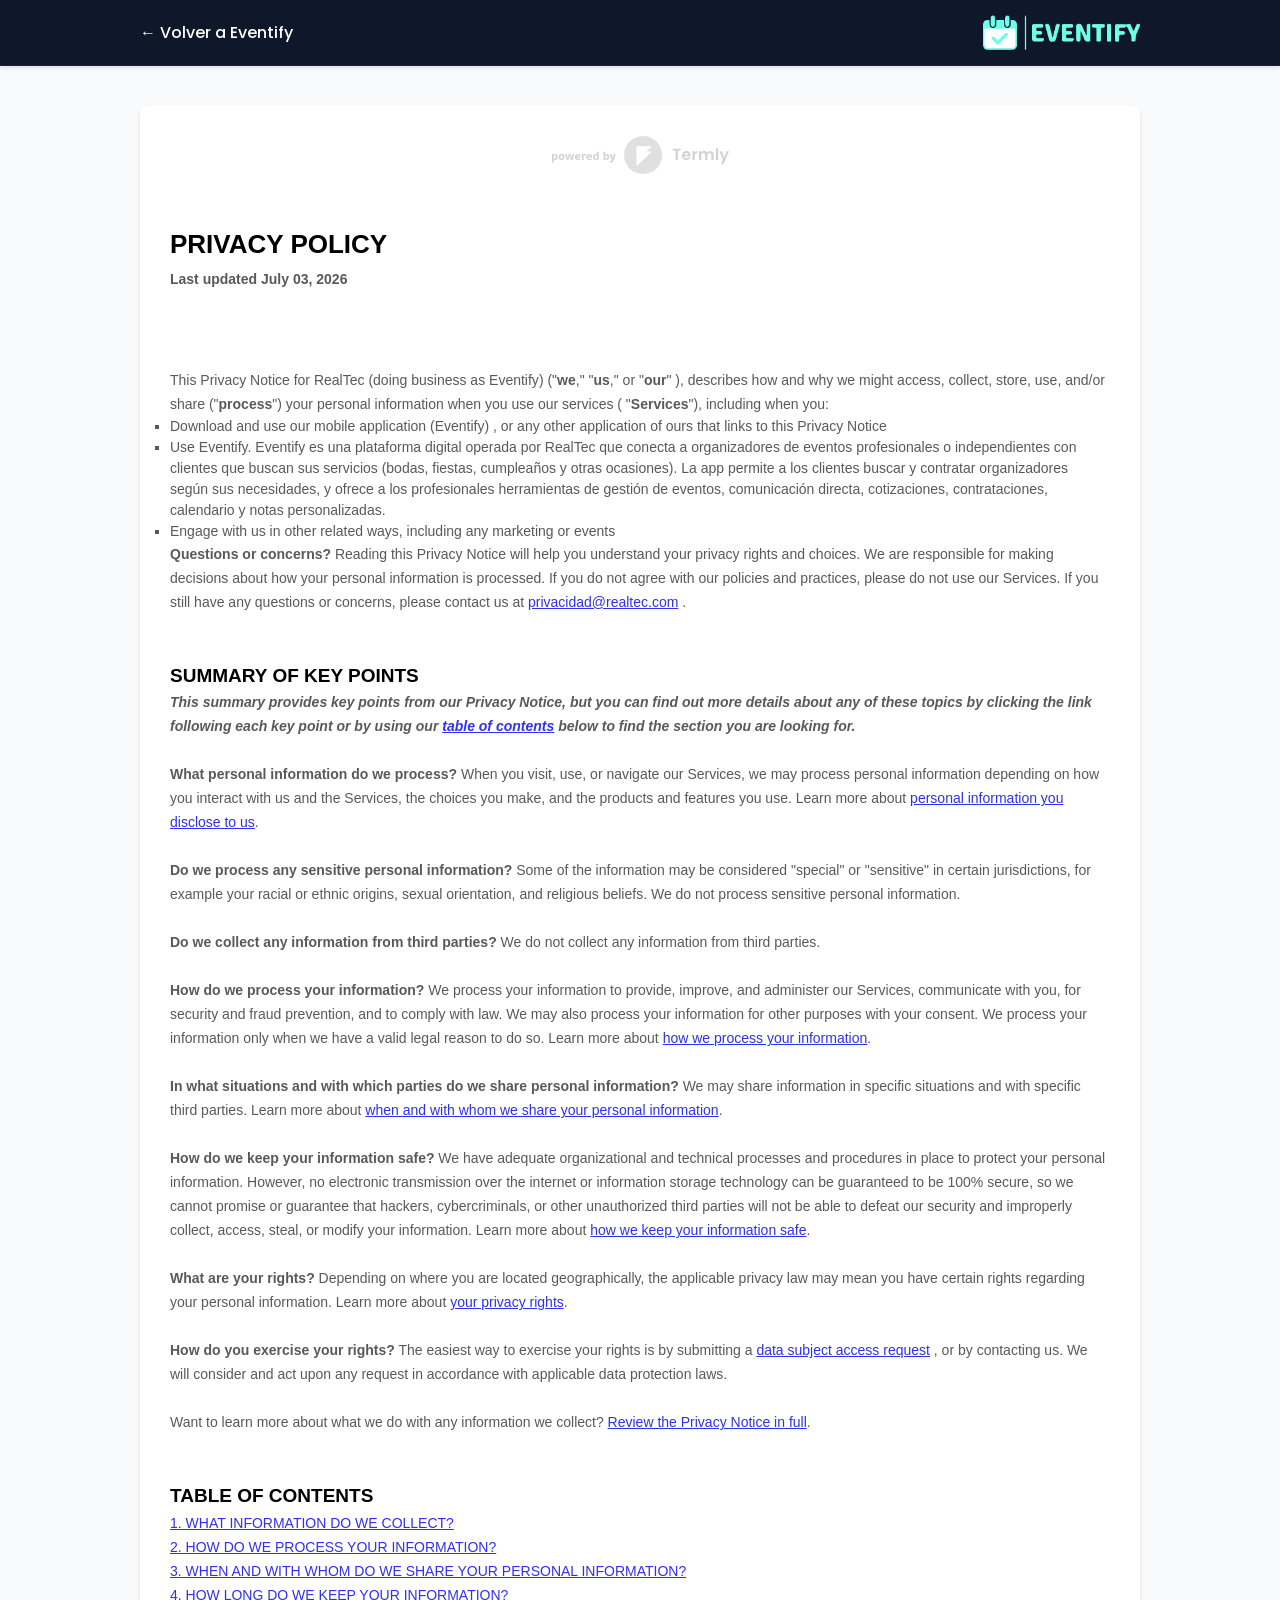
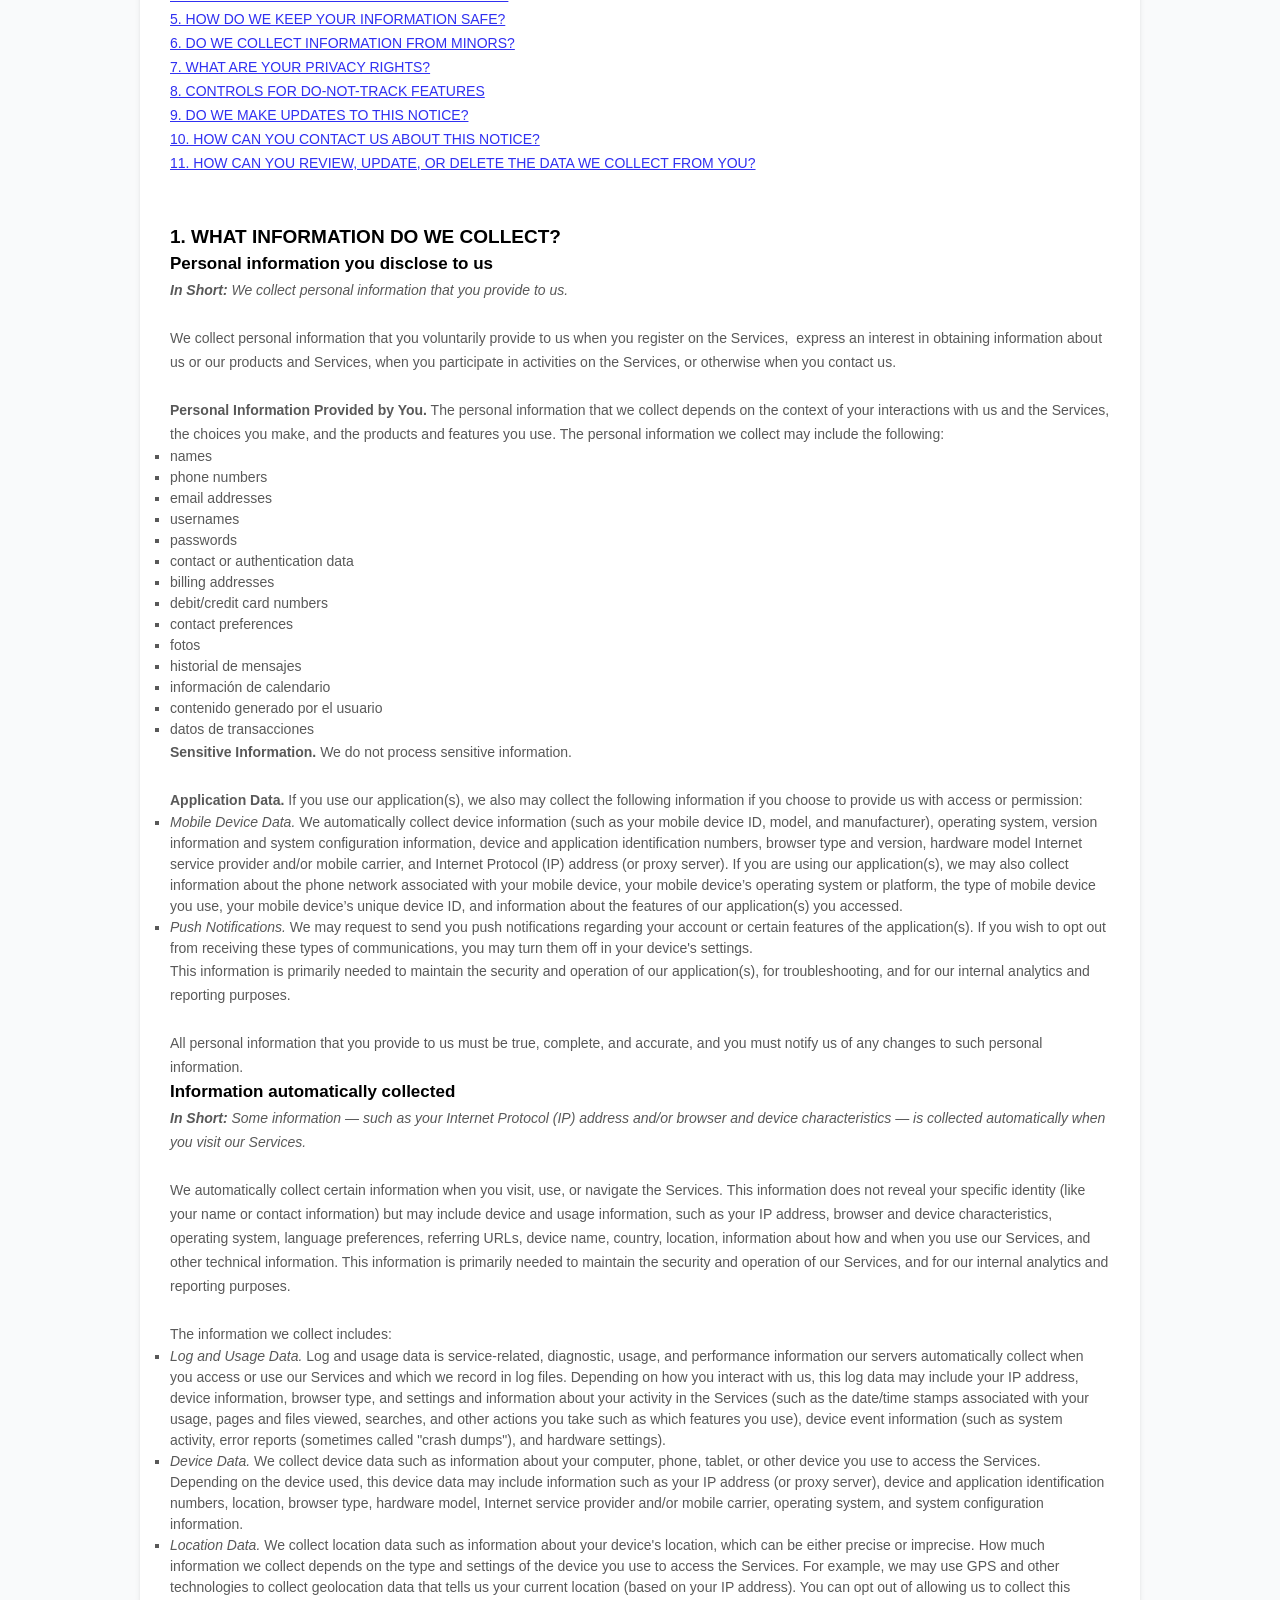
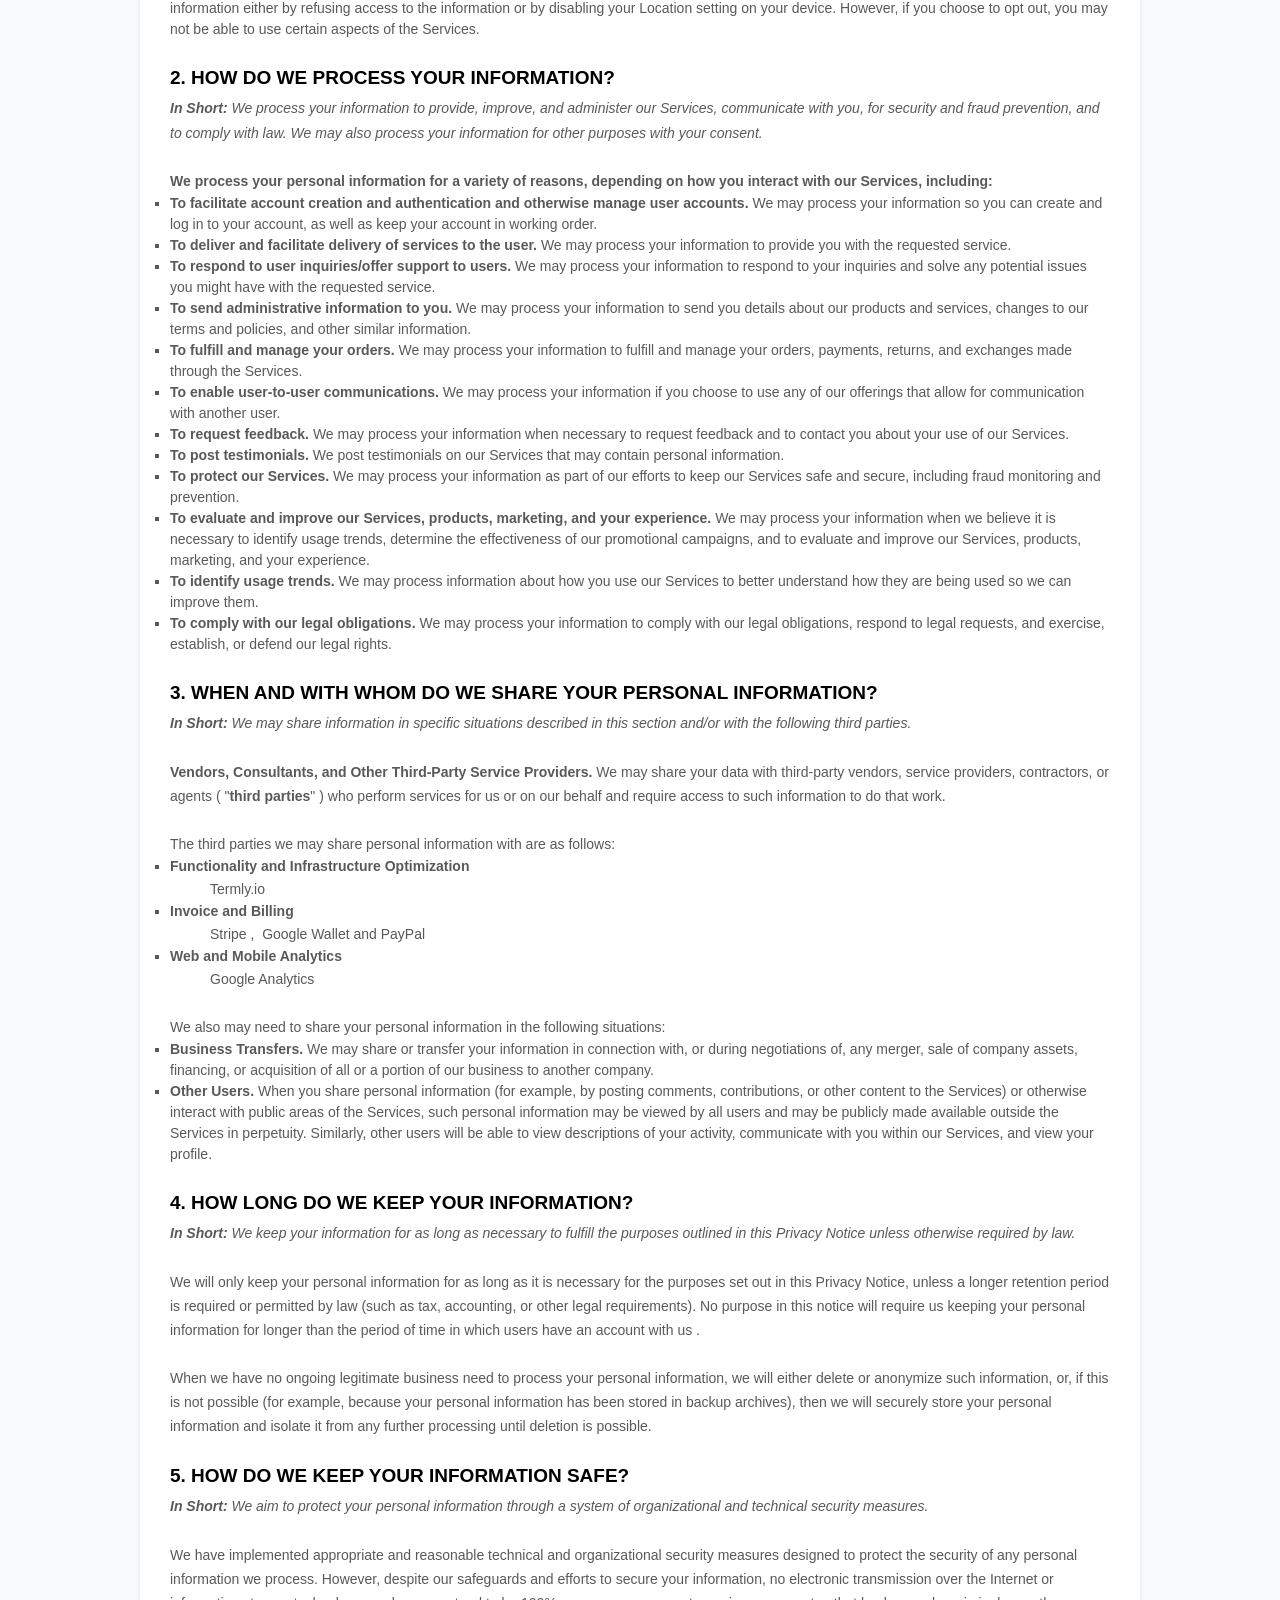
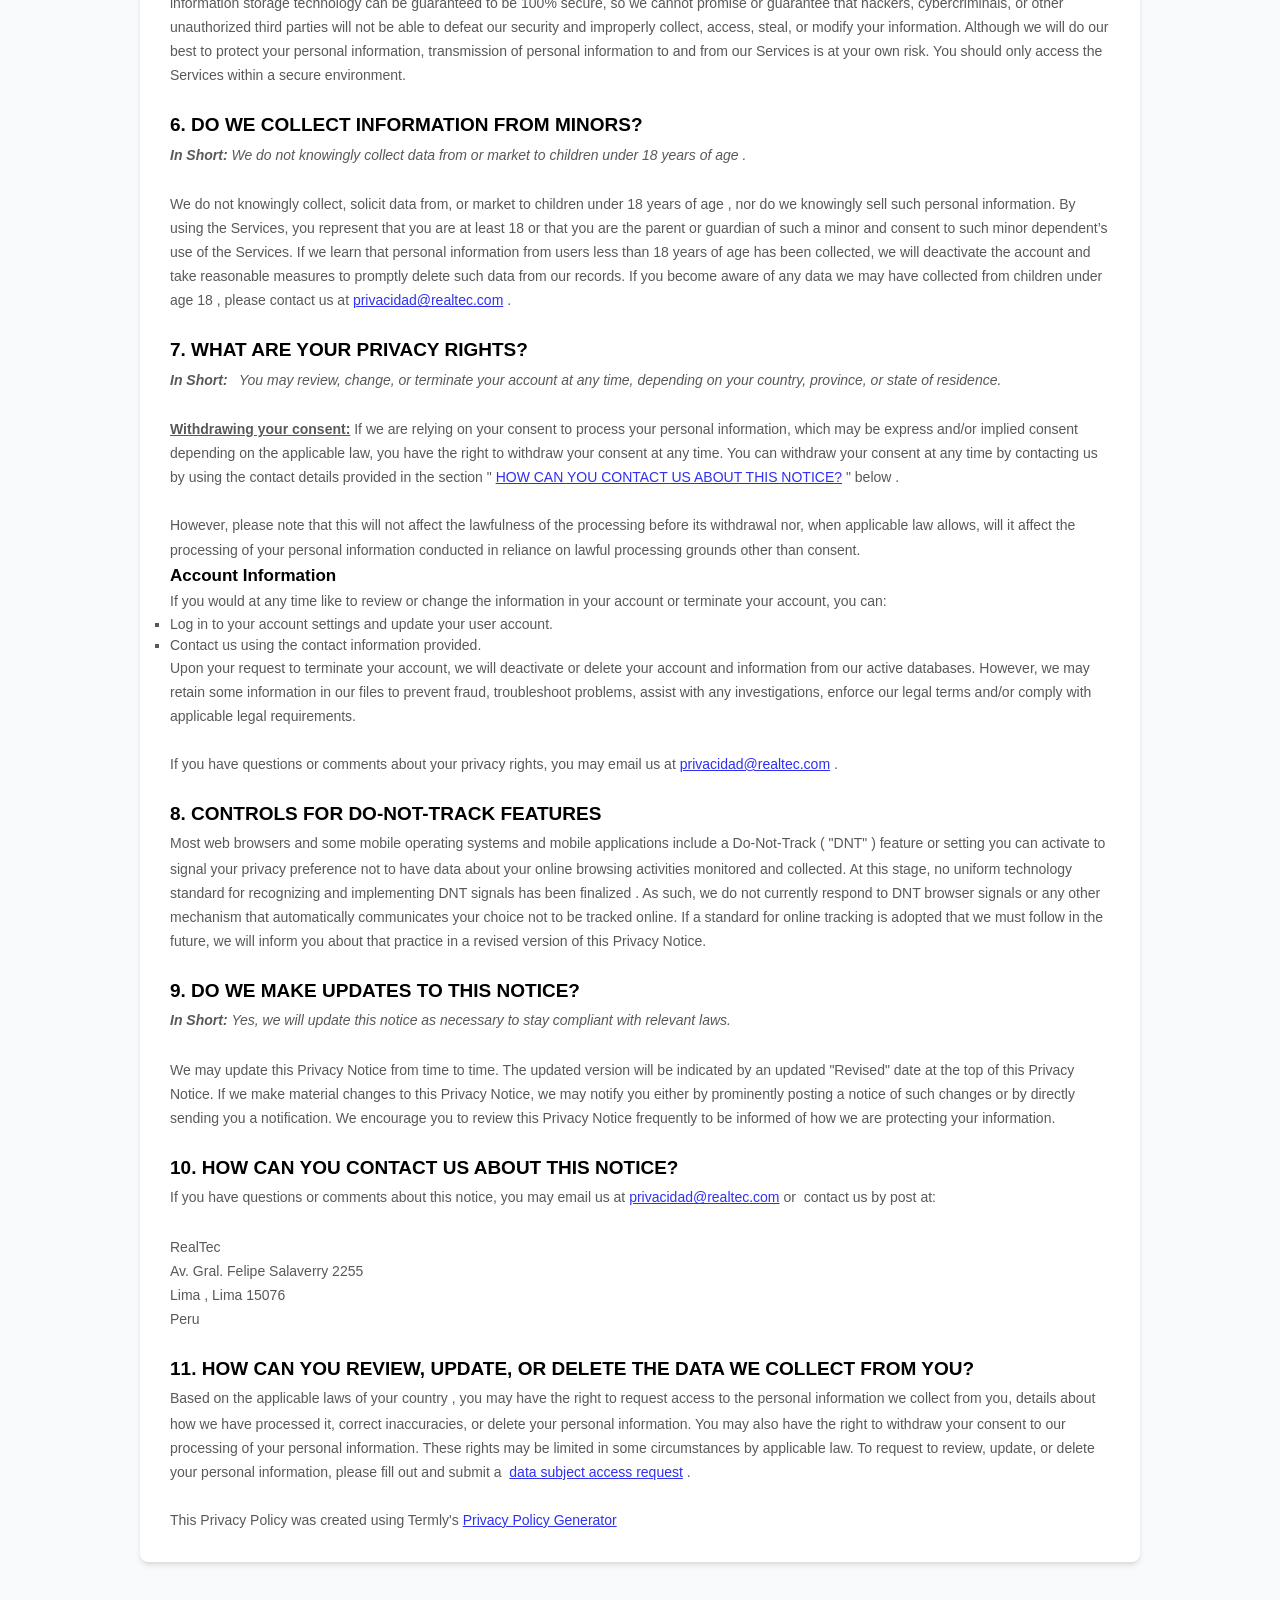
==== commit 7cfdde17: "style(policy): update header styles on privacy and terms pages" ====
--- a/privacidad.html
+++ b/privacidad.html
@@ -19,9 +19,10 @@
             line-height: 1.6;
         }
         header {
-            background-color: #4F46E5;
+            background-color: #0f172a;
             padding: 15px 20px;
             box-shadow: 0 2px 4px rgba(0, 0, 0, 0.1);
+            border-bottom: 1px solid rgba(255, 255, 255, 0.05);
         }
         .header-content {
             max-width: 1000px;
@@ -40,7 +41,7 @@
             transition: color 0.2s ease;
         }
         .back-link:hover {
-            color: #6FFFE9;
+            color: #22d3ee;
         }
         .header-logo {
             height: 35px;
